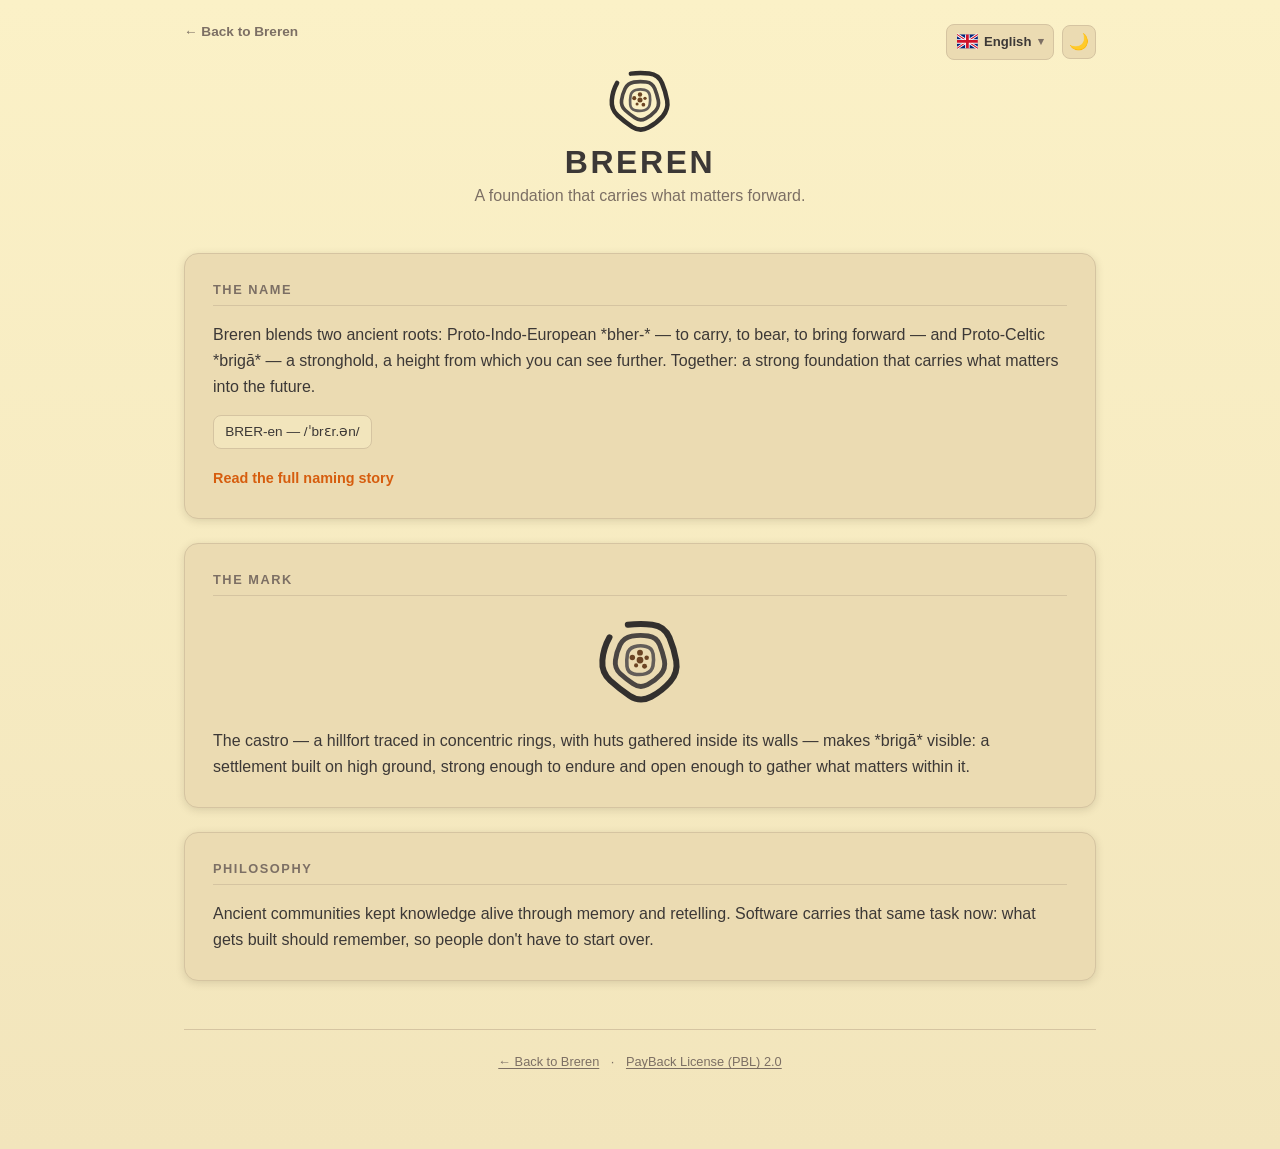
==== about/index.html @ 654175d2 "[A] add a dedicated About Breren page at /about feat: replace the toolbar info-button modal with a s" ====
<!doctype html>
<html lang="gl">
<head>
<meta charset="utf-8">
<meta name="viewport" content="width=device-width, initial-scale=1">
<title>About Breren</title>
<link rel="icon" type="image/svg+xml" href="../icons/breren-logo.svg">
<link rel="alternate icon" href="../icons/breren.ico">
<link rel="stylesheet" href="../common.css">
<style>
  .home-link {
    position: absolute;
    top: 1.5rem;
    left: 1.5rem;
    font: inherit;
    font-size: 0.85rem;
    font-weight: 600;
    color: var(--fg-muted);
    text-decoration: none;
  }
  .home-link:hover { color: var(--accent); }
  .card {
    background: var(--card-bg);
    border: 1px solid var(--card-border);
    border-radius: 14px;
    box-shadow: 0 2px 8px var(--shadow);
    padding: 1.75rem;
    margin-bottom: 1.5rem;
  }
  .card h2 {
    font-size: 0.8rem;
    text-transform: uppercase;
    letter-spacing: 0.12em;
    color: var(--fg-muted);
    margin: 0 0 1rem;
    padding-bottom: 0.5rem;
    border-bottom: 1px solid var(--card-border);
  }
  .card p {
    color: var(--fg);
    line-height: 1.6;
    margin: 0 0 1rem;
  }
  .card p:last-child { margin-bottom: 0; }
  .pronunciation {
    display: inline-block;
    font-size: 0.85rem;
    color: var(--fg-muted);
    background: var(--bg-alt);
    border: 1px solid var(--card-border);
    border-radius: 8px;
    padding: 0.3rem 0.7rem;
    margin: 0 0 1rem;
  }
  .more-link {
    color: var(--accent);
    text-decoration: none;
    font-weight: 600;
    font-size: 0.9rem;
  }
  .more-link:hover { text-decoration: underline; }
  .mark-lockup {
    display: block;
    width: 96px;
    height: 96px;
    margin: 0 auto 1.25rem;
  }
  .mark-lockup svg { display: block; width: 100%; height: 100%; }
</style>
</head>
<body>
<main>
  <a class="home-link" id="home-link" href="../"></a>
  <div class="toolbar">
    <div class="lang-picker">
      <button class="lang-trigger" id="lang-trigger" type="button" aria-haspopup="listbox" aria-expanded="false">
        <span class="flag" id="lang-trigger-flag"></span>
        <span id="lang-trigger-name"></span>
        <span class="chevron">▾</span>
      </button>
      <ul class="lang-menu" id="lang-menu" role="listbox" hidden></ul>
    </div>
    <button class="theme-btn" id="theme-toggle" type="button"></button>
  </div>
  <header>
    <div class="mark" id="logo-mark" role="button" tabindex="0" aria-label="Redraw logo" aria-disabled="false"></div>
    <h1 id="page-title">Breren</h1>
    <p class="tagline" id="page-tagline"></p>
  </header>

  <section class="card">
    <h2 id="name-head"></h2>
    <p id="name-body"></p>
    <p class="pronunciation">BRER-en — /ˈbrɛr.ən/</p>
    <p><a class="more-link" id="more-link" href="https://github.com/Ran-n/breren/blob/main/docs/naming.md" target="_blank" rel="noopener noreferrer"></a></p>
  </section>

  <section class="card">
    <h2 id="mark-head"></h2>
    <div class="mark-lockup" id="mark-lockup"></div>
    <p id="mark-body"></p>
  </section>

  <section class="card">
    <h2 id="philosophy-head"></h2>
    <p id="philosophy-body"></p>
  </section>

  <footer>
    <a id="home-link-2" href="../"></a>
    <span class="footer-sep">·</span>
    <a id="license-link" href="/licenses/pbl">PayBack License (PBL) 2.0</a>
  </footer>
</main>
<script src="../common.js"></script>
<script>
(function () {
  var STRINGS = {
    gl: {
      nameHead: 'O nome',
      markHead: 'A marca',
      markBody: 'O castro — un forte trazado en aneis concéntricos, coas cabanas reunidas dentro das súas murallas — fai visible *brigā*: un asentamento construído en alto, forte dabondo para perdurar e aberto dabondo para reunir o que importa dentro del.',
      philosophyHead: 'Filosofía',
      philosophyBody: 'As comunidades antigas mantiñan viva a sabedoría a través da memoria e do relato. O software carga agora esa mesma tarefa: o que se constrúe debe lembrar, para que a xente non teña que comezar de novo.'
    },
    en: {
      nameHead: 'The name',
      markHead: 'The mark',
      markBody: 'The castro — a hillfort traced in concentric rings, with huts gathered inside its walls — makes *brigā* visible: a settlement built on high ground, strong enough to endure and open enough to gather what matters within it.',
      philosophyHead: 'Philosophy',
      philosophyBody: "Ancient communities kept knowledge alive through memory and retelling. Software carries that same task now: what gets built should remember, so people don't have to start over."
    },
    eo: {
      nameHead: 'La nomo',
      markHead: 'La signo',
      markBody: 'La kastro — fortikaĵo desegnita per koncentraj ringoj, kun kabanoj kolektitaj interne de ĝiaj muroj — igas *brigā*n videbla: loĝejo konstruita sur alteco, sufiĉe forta por daŭri kaj sufiĉe malfermita por kolekti interne tion, kio gravas.',
      philosophyHead: 'Filozofio',
      philosophyBody: 'Antikvaj komunumoj konservis scion vivanta per memoro kaj rerakontado. Programaro nun portas la saman taskon: tio, kio estas konstruita, devas memori, por ke homoj ne devu rekomenci.'
    },
    es: {
      nameHead: 'El nombre',
      markHead: 'La marca',
      markBody: 'El castro — un fuerte trazado en anillos concéntricos, con las cabañas reunidas dentro de sus murallas — hace visible *brigā*: un asentamiento construido en alto, lo bastante fuerte para perdurar y lo bastante abierto para reunir lo que importa en su interior.',
      philosophyHead: 'Filosofía',
      philosophyBody: 'Las comunidades antiguas mantenían viva la sabiduría a través de la memoria y el relato. El software carga ahora esa misma tarea: lo que se construye debe recordar, para que las personas no tengan que empezar de nuevo.'
    },
    fr: {
      nameHead: 'Le nom',
      markHead: 'La marque',
      markBody: "Le castro — une forteresse tracée en anneaux concentriques, avec des huttes rassemblées derrière ses murailles — rend *brigā* visible : une implantation bâtie en hauteur, assez forte pour durer et assez ouverte pour rassembler ce qui compte en son sein.",
      philosophyHead: 'Philosophie',
      philosophyBody: "Les communautés anciennes gardaient le savoir vivant par la mémoire et le récit. Le logiciel porte aujourd'hui cette même tâche : ce qui est construit doit se souvenir, pour que les gens n'aient pas à tout recommencer."
    },
    pt: {
      nameHead: 'O nome',
      markHead: 'A marca',
      markBody: 'O castro — uma fortaleza traçada em anéis concêntricos, com cabanas reunidas dentro das suas muralhas — torna *brigā* visível: um povoado construído em altura, forte o bastante para perdurar e aberto o bastante para reunir o que importa no seu interior.',
      philosophyHead: 'Filosofia',
      philosophyBody: 'As comunidades antigas mantinham o conhecimento vivo através da memória e da narrativa. O software carrega agora essa mesma tarefa: o que é construído deve lembrar, para que as pessoas não precisem recomeçar.'
    },
    de: {
      nameHead: 'Der Name',
      markHead: 'Das Zeichen',
      markBody: 'Der Castro — eine in konzentrischen Ringen angelegte Wallburg mit Hütten innerhalb ihrer Mauern — macht *brigā* sichtbar: eine Siedlung auf einer Anhöhe, stark genug, um zu bestehen, und offen genug, um zu sammeln, was darin zählt.',
      philosophyHead: 'Philosophie',
      philosophyBody: 'Alte Gemeinschaften hielten Wissen durch Erinnerung und Weitererzählen lebendig. Software trägt heute dieselbe Aufgabe: Was gebaut wird, soll sich erinnern, damit Menschen nicht von vorn beginnen müssen.'
    },
    it: {
      nameHead: 'Il nome',
      markHead: 'Il marchio',
      markBody: "Il castro — una fortezza tracciata in anelli concentrici, con capanne raccolte entro le sue mura — rende visibile *brigā*: un insediamento costruito in altura, abbastanza forte da durare e abbastanza aperto da raccogliere ciò che conta al suo interno.",
      philosophyHead: 'Filosofia',
      philosophyBody: 'Le comunità antiche mantenevano viva la conoscenza attraverso la memoria e il racconto. Il software porta oggi lo stesso compito: ciò che si costruisce deve ricordare, perché le persone non debbano ricominciare da capo.'
    },
    ru: {
      nameHead: 'Название',
      markHead: 'Знак',
      markBody: 'Кастро — крепость, очерченная концентрическими кольцами, с хижинами, собранными внутри её стен, — делает *brigā* видимой: поселение, построенное на возвышенности, достаточно прочное, чтобы выстоять, и достаточно открытое, чтобы вместить в себе то, что важно.',
      philosophyHead: 'Философия',
      philosophyBody: 'Древние общины сохраняли знание живым через память и пересказ. Сегодня программное обеспечение несёт ту же задачу: то, что создаётся, должно помнить, чтобы людям не приходилось начинать заново.'
    },
    zh: {
      nameHead: '名字',
      markHead: '标志',
      markBody: '卡斯特罗(castro)——一座以同心环勾勒、内部聚居着房舍的山堡——让 *brigā* 变得可见:一处建于高地的聚落,坚固到足以长存,又开放到足以将重要之物汇聚其中。',
      philosophyHead: '理念',
      philosophyBody: '古代社群靠记忆与口述让知识长存。如今软件承担着同样的任务:被创造出来的东西应当记得,这样人们就不必从头再来。'
    },
    ja: {
      nameHead: '名前',
      markHead: '紋章',
      markBody: 'カストロ——同心円状の環で描かれ、城壁の内側に住居が集まる丘の砦——は *brigā* を目に見える形にしたものです。高台に築かれ、存続できるほど強く、大切なものを内に集められるほど開かれた集落です。',
      philosophyHead: '理念',
      philosophyBody: '古代の共同体は記憶と語り継ぎによって知識を生かし続けました。ソフトウェアは今、その同じ役割を担っています——作られたものは記憶するべきです。人々がゼロからやり直さずに済むように。'
    },
    ko: {
      nameHead: '이름',
      markHead: '상징',
      markBody: '카스트로(castro) — 동심원 모양으로 그려진 성채로, 성벽 안에 오두막들이 모여 있는 — 는 *brigā*를 눈에 보이게 만듭니다: 높은 곳에 세워져 지속될 만큼 튼튼하고, 중요한 것을 안에 모을 만큼 열려 있는 정착지입니다.',
      philosophyHead: '철학',
      philosophyBody: '고대 공동체는 기억과 구전을 통해 지식을 살아 있게 했습니다. 오늘날 소프트웨어가 그 같은 역할을 맡습니다: 만들어진 것은 기억해야 합니다, 사람들이 처음부터 다시 시작하지 않도록.'
    },
    ar: {
      nameHead: 'الاسم',
      markHead: 'الشعار',
      markBody: 'الكاسترو — حصن مرسوم في حلقات متحدة المركز، تتجمع الأكواخ داخل أسواره — يجعل *brigā* مرئية: مستوطنة بُنيت على مرتفع، قوية بما يكفي لتدوم، ومنفتحة بما يكفي لتجمع ما يهم بداخلها.',
      philosophyHead: 'الفلسفة',
      philosophyBody: 'حافظت المجتمعات القديمة على المعرفة حية عبر الذاكرة وإعادة السرد. تحمل البرمجيات اليوم المهمة ذاتها: ما يُبنى يجب أن يتذكر، حتى لا يضطر الناس إلى البدء من جديد.'
    },
    hi: {
      nameHead: 'नाम',
      markHead: 'चिह्न',
      markBody: 'कास्ट्रो — संकेंद्रित छल्लों में बना एक किला, जिसकी दीवारों के भीतर झोपड़ियाँ इकट्ठा हैं — *brigā* को दृश्य रूप देता है: ऊँचाई पर बना एक बसाव, इतना मज़बूत कि टिका रहे और इतना खुला कि जो महत्वपूर्ण है उसे अपने भीतर समेट सके।',
      philosophyHead: 'दर्शन',
      philosophyBody: 'प्राचीन समुदाय स्मृति और पुनः-कथन के ज़रिए ज्ञान को जीवित रखते थे। सॉफ़्टवेयर अब वही काम करता है: जो बनाया जाए उसे याद रखना चाहिए, ताकि लोगों को फिर से शुरुआत न करनी पड़े।'
    },
    bn: {
      nameHead: 'নাম',
      markHead: 'প্রতীক',
      markBody: 'কাস্ত্রো — কেন্দ্রীভূত বলয়ে আঁকা একটি দুর্গ, যার প্রাচীরের ভেতরে কুঁড়েঘরগুলো জড়ো হয়ে আছে — *brigā*-কে দৃশ্যমান করে তোলে: উঁচু জমিতে গড়া একটি বসতি, টিকে থাকার মতো শক্তিশালী এবং গুরুত্বপূর্ণ যা কিছু তার ভেতরে জড়ো করার মতো উন্মুক্ত।',
      philosophyHead: 'দর্শন',
      philosophyBody: 'প্রাচীন সম্প্রদায়গুলো স্মৃতি ও পুনর্কথনের মাধ্যমে জ্ঞানকে জীবন্ত রাখত। সফটওয়্যার এখন সেই একই কাজ বহন করে: যা তৈরি হয় তার মনে রাখা উচিত, যাতে মানুষকে আবার শুরু থেকে শুরু করতে না হয়।'
    },
    ur: {
      nameHead: 'نام',
      markHead: 'نشان',
      markBody: 'کاسترو — ایک قلعہ جو ہم مرکز حلقوں میں بنا ہے، جس کی دیواروں کے اندر جھونپڑیاں جمع ہیں — *brigā* کو نظر آنے کے قابل بناتا ہے: بلندی پر بنی ایک بستی، اتنی مضبوط کہ قائم رہے اور اتنی کھلی کہ اہم چیزوں کو اپنے اندر سمیٹ سکے۔',
      philosophyHead: 'فلسفہ',
      philosophyBody: 'قدیم برادریاں یادداشت اور دوبارہ بیان کے ذریعے علم کو زندہ رکھتی تھیں۔ سافٹ ویئر اب وہی کام سرانجام دیتا ہے: جو کچھ بنایا جائے اسے یاد رکھنا چاہیے، تاکہ لوگوں کو دوبارہ شروع نہ کرنا پڑے۔'
    },
    fa: {
      nameHead: 'نام',
      markHead: 'نشان',
      markBody: 'کاسترو — دژی ترسیم‌شده در حلقه‌های هم‌مرکز، با کلبه‌هایی که درون دیوارهایش گرد آمده‌اند — *brigā* را قابل‌مشاهده می‌کند: سکونتگاهی ساخته‌شده بر بلندا، به اندازه‌ای استوار که دوام بیاورد و به اندازه‌ای باز که آنچه اهمیت دارد را در خود گرد آورد.',
      philosophyHead: 'فلسفه',
      philosophyBody: 'جوامع باستانی دانش را از طریق حافظه و بازگویی زنده نگه می‌داشتند. نرم‌افزار امروز همان وظیفه را بر عهده دارد: آنچه ساخته می‌شود باید به یاد بیاورد، تا مردم مجبور نباشند از نو آغاز کنند.'
    },
    tr: {
      nameHead: 'İsim',
      markHead: 'Simge',
      markBody: "Castro — iç içe halkalar hâlinde çizilmiş, surlarının içinde kulübelerin toplandığı bir kale — *brigā*'yı görünür kılar: yükseklikte kurulmuş, dayanacak kadar güçlü ve içindeki önemli şeyleri toplayacak kadar açık bir yerleşim.",
      philosophyHead: 'Felsefe',
      philosophyBody: 'Eski topluluklar bilgiyi hafıza ve yeniden anlatım yoluyla canlı tutardı. Yazılım artık aynı görevi taşıyor: inşa edilen şey hatırlamalı, böylece insanların baştan başlamasına gerek kalmaz.'
    },
    vi: {
      nameHead: 'Tên gọi',
      markHead: 'Biểu tượng',
      markBody: 'Castro — một pháo đài được vẽ thành các vòng đồng tâm, với những túp lều tụ họp bên trong tường thành — làm cho *brigā* trở nên hữu hình: một khu định cư xây trên cao, đủ vững chắc để tồn tại và đủ rộng mở để quy tụ những điều quan trọng bên trong nó.',
      philosophyHead: 'Triết lý',
      philosophyBody: 'Các cộng đồng cổ xưa giữ cho tri thức sống động qua ký ức và lời kể. Phần mềm ngày nay mang cùng nhiệm vụ đó: những gì được xây dựng nên phải ghi nhớ, để con người không phải bắt đầu lại từ đầu.'
    },
    id: {
      nameHead: 'Nama',
      markHead: 'Lambang',
      markBody: 'Castro — benteng yang digambar dalam cincin konsentris, dengan gubuk-gubuk berkumpul di dalam temboknya — membuat *brigā* menjadi nyata: sebuah permukiman yang dibangun di dataran tinggi, cukup kuat untuk bertahan dan cukup terbuka untuk mengumpulkan hal-hal penting di dalamnya.',
      philosophyHead: 'Filosofi',
      philosophyBody: 'Komunitas kuno menjaga pengetahuan tetap hidup melalui ingatan dan penceritaan kembali. Perangkat lunak kini membawa tugas yang sama: apa yang dibangun harus mengingat, agar orang tidak perlu memulai dari awal lagi.'
    },
    th: {
      nameHead: 'ชื่อ',
      markHead: 'สัญลักษณ์',
      markBody: 'คาสโตร — ป้อมปราการที่ลากเป็นวงแหวนซ้อนกัน มีกระท่อมรวมกันอยู่ภายในกำแพง — ทำให้ *brigā* มองเห็นได้: ถิ่นฐานที่สร้างบนที่สูง แข็งแกร่งพอจะยืนยงและเปิดกว้างพอจะรวบรวมสิ่งสำคัญไว้ภายใน',
      philosophyHead: 'ปรัชญา',
      philosophyBody: 'ชุมชนโบราณรักษาความรู้ให้มีชีวิตผ่านความทรงจำและการเล่าขาน วันนี้ซอฟต์แวร์แบกรับหน้าที่เดียวกันนั้น สิ่งที่ถูกสร้างขึ้นควรจดจำไว้ เพื่อที่ผู้คนจะไม่ต้องเริ่มต้นใหม่'
    },
    sw: {
      nameHead: 'Jina',
      markHead: 'Alama',
      markBody: 'Castro — ngome iliyochorwa kwa miduara inayozunguka kituo kimoja, yenye vibanda vilivyokusanyika ndani ya kuta zake — inafanya *brigā* ionekane: makazi yaliyojengwa juu ya kilele, imara vya kutosha kudumu na wazi vya kutosha kukusanya yaliyo muhimu ndani yake.',
      philosophyHead: 'Falsafa',
      philosophyBody: 'Jamii za kale zilihifadhi maarifa hai kupitia kumbukumbu na usimuliaji. Programu sasa inabeba jukumu hilo hilo: kile kinachojengwa kinapaswa kukumbuka, ili watu wasilazimike kuanza upya.'
    },
    te: {
      nameHead: 'పేరు',
      markHead: 'చిహ్నం',
      markBody: 'కాస్ట్రో — కేంద్రీకృత వలయాలలో గీయబడిన కోట, దాని గోడల లోపల గుడిసెలు సమావేశమై ఉంటాయి — *brigā*ను కనిపించేలా చేస్తుంది: ఎత్తైన ప్రదేశంలో నిర్మించిన ఒక నివాసం, నిలదొక్కుకునేంత బలంగా మరియు ముఖ్యమైనవాటిని తనలో సమకూర్చుకునేంత తెరిచి ఉంటుంది.',
      philosophyHead: 'తత్వం',
      philosophyBody: 'పురాతన సమాజాలు జ్ఞాపకం మరియు తిరిగి చెప్పడం ద్వారా జ్ఞానాన్ని సజీవంగా ఉంచేవి. సాఫ్ట్‌వేర్ ఇప్పుడు అదే పనిని మోస్తుంది: నిర్మించినది గుర్తుంచుకోవాలి, తద్వారా ప్రజలు మళ్లీ మొదటి నుండి ప్రారంభించాల్సిన అవసరం లేకుండా.'
    },
    ta: {
      nameHead: 'பெயர்',
      markHead: 'சின்னம்',
      markBody: 'காஸ்ட்ரோ — செறிவான வளையங்களில் வரையப்பட்ட ஒரு கோட்டை, அதன் சுவர்களுக்குள் குடிசைகள் ஒன்றுகூடியிருக்கும் — *brigā*வை காணக்கூடியதாக ஆக்குகிறது: உயரமான இடத்தில் கட்டப்பட்ட ஒரு குடியேற்றம், நீடிக்கும் அளவுக்கு வலிமையானது மற்றும் முக்கியமானவற்றை தனக்குள் சேகரிக்கும் அளவுக்கு திறந்தது.',
      philosophyHead: 'தத்துவம்',
      philosophyBody: 'பண்டைய சமூகங்கள் நினைவு மற்றும் மறுசொல்லல் மூலம் அறிவை உயிருடன் வைத்திருந்தன. மென்பொருள் இப்போது அதே பணியை சுமக்கிறது: கட்டப்படுவது நினைவில் கொள்ள வேண்டும், மக்கள் மீண்டும் தொடங்க வேண்டியதில்லாதவாறு.'
    },
    pa: {
      nameHead: 'ਨਾਮ',
      markHead: 'ਨਿਸ਼ਾਨ',
      markBody: "ਕਾਸਤਰੋ — ਕੇਂਦਰਿਤ ਰਿੰਗਾਂ ਵਿੱਚ ਬਣਿਆ ਇੱਕ ਕਿਲ੍ਹਾ, ਜਿਸ ਦੀਆਂ ਦੀਵਾਰਾਂ ਅੰਦਰ ਝੌਂਪੜੀਆਂ ਇਕੱਠੀਆਂ ਹੁੰਦੀਆਂ ਹਨ — *brigā* ਨੂੰ ਦਿਖਾਈ ਦੇਣ ਯੋਗ ਬਣਾਉਂਦਾ ਹੈ: ਉਚਾਈ 'ਤੇ ਬਣੀ ਇੱਕ ਬਸਤੀ, ਟਿਕੇ ਰਹਿਣ ਜੋਗੀ ਮਜ਼ਬੂਤ ਅਤੇ ਜ਼ਰੂਰੀ ਚੀਜ਼ਾਂ ਨੂੰ ਆਪਣੇ ਅੰਦਰ ਇਕੱਠਾ ਕਰਨ ਜੋਗੀ ਖੁੱਲ੍ਹੀ।",
      philosophyHead: 'ਦਰਸ਼ਨ',
      philosophyBody: 'ਪ੍ਰਾਚੀਨ ਭਾਈਚਾਰੇ ਯਾਦ ਅਤੇ ਮੁੜ-ਕਥਨ ਰਾਹੀਂ ਗਿਆਨ ਨੂੰ ਜ਼ਿੰਦਾ ਰੱਖਦੇ ਸਨ। ਸਾਫਟਵੇਅਰ ਹੁਣ ਉਹੀ ਕੰਮ ਚੁੱਕਦਾ ਹੈ: ਜੋ ਬਣਾਇਆ ਜਾਂਦਾ ਹੈ ਉਸਨੂੰ ਯਾਦ ਰੱਖਣਾ ਚਾਹੀਦਾ ਹੈ, ਤਾਂ ਜੋ ਲੋਕਾਂ ਨੂੰ ਦੁਬਾਰਾ ਸ਼ੁਰੂ ਨਾ ਕਰਨਾ ਪਵੇ।'
    }
  };

  var currentLang;

  function t(key, vars) {
    var dict = STRINGS[currentLang] || STRINGS.gl;
    var common = BrerenCommon.COMMON_STRINGS[currentLang] || BrerenCommon.COMMON_STRINGS.gl;
    var str = dict[key] || common[key] || STRINGS.gl[key] || BrerenCommon.COMMON_STRINGS.gl[key] || key;
    if (vars) {
      Object.keys(vars).forEach(function (k) {
        str = str.replace('{' + k + '}', vars[k]);
      });
    }
    return str;
  }

  function selectLang(code) {
    currentLang = code;
    localStorage.setItem('breren-lang', code);
    document.documentElement.lang = code;
    BrerenCommon.applyDirection(code);
    applyTexts();
  }

  function applyTexts() {
    document.title = t('aboutTitle');
    document.getElementById('page-tagline').textContent = t('tagline');
    document.getElementById('home-link').textContent = t('backToHome');
    document.getElementById('home-link-2').textContent = t('backToHome');
    document.getElementById('name-head').textContent = t('nameHead');
    document.getElementById('name-body').textContent = t('aboutOrigin');
    document.getElementById('more-link').textContent = t('aboutMore');
    document.getElementById('mark-head').textContent = t('markHead');
    document.getElementById('mark-body').textContent = t('markBody');
    document.getElementById('philosophy-head').textContent = t('philosophyHead');
    document.getElementById('philosophy-body').textContent = t('philosophyBody');
  }

  BrerenCommon.applyIncomingPreset();
  currentLang = BrerenCommon.detectLang();

  BrerenCommon.setupLangPicker(function () { return currentLang; }, selectLang);
  BrerenCommon.setupThemeToggle(t);
  setupLogoMark();
  BrerenCommon.applyTheme(BrerenCommon.effectiveTheme(), t);
  BrerenCommon.applyDirection(currentLang);
  applyTexts();

  // ---- logo mark ----------------------------------------------------
  // Static (non-interactive replay) lockup for the card header, plus the
  // interactive header mark that matches index.html's redraw-on-click.

  function setupLogoMark() {
    var mark = document.getElementById('logo-mark');
    var lockup = document.getElementById('mark-lockup');
    var busy = false;

    fetch('../icons/breren-logo-animated.svg', { cache: 'no-store' })
      .then(function (r) { return r.text(); })
      .then(function (svgText) {
        mark.innerHTML = svgText;
        mark.addEventListener('click', replay);
        mark.addEventListener('keydown', function (e) {
          if (e.key === 'Enter' || e.key === ' ') {
            e.preventDefault();
            replay();
          }
        });
      })
      .catch(function () {}); // decorative; page works without it

    fetch('../icons/breren-logo.svg', { cache: 'no-store' })
      .then(function (r) { return r.text(); })
      .then(function (svgText) { lockup.innerHTML = svgText; })
      .catch(function () {});

    function replay() {
      if (busy) return;
      var animated = mark.querySelectorAll('.rampart, .hut');
      if (animated.length === 0) return;
      if (window.matchMedia('(prefers-reduced-motion: reduce)').matches) return;

      busy = true;
      mark.setAttribute('aria-disabled', 'true');
      var remaining = animated.length;

      Array.prototype.forEach.call(animated, function (el) { el.style.animation = 'none'; });
      void mark.offsetWidth; // force reflow so the animation restarts
      Array.prototype.forEach.call(animated, function (el) {
        el.style.animation = '';
        el.addEventListener('animationend', onEnd);
      });

      function onEnd(e) {
        e.currentTarget.removeEventListener('animationend', onEnd);
        remaining--;
        if (remaining === 0) {
          busy = false;
          mark.setAttribute('aria-disabled', 'false');
        }
      }
    }
  }
})();
</script>
</body>
</html>
---- common.css ----
/*
 * Shared look for every full page on breren.com (index.html, about/index.html,
 * ...): the Gruvbox palette, page shell, and toolbar (language picker + theme
 * toggle). Page-specific content (tile grid, about cards, ...) stays in each
 * page's own <style> block.
 */

/* Gruvbox palette: https://github.com/morhetz/gruvbox */
:root {
  color-scheme: light dark;
}
:root, :root[data-theme="light"] {
  --bg: #fbf1c7;        /* gruvbox light bg0 */
  --bg-alt: #f2e5bc;    /* gruvbox light bg0_s */
  --fg: #3c3836;        /* gruvbox light fg1 */
  --fg-muted: #7c6f64;  /* gruvbox light fg4 */
  --card-bg: #ebdbb2;   /* gruvbox light bg1 */
  --card-border: #d5c4a1; /* gruvbox light bg2 */
  --accent: #d65d0e;    /* gruvbox light orange */
  --shadow: rgba(60, 45, 20, 0.15);
}
@media (prefers-color-scheme: dark) {
  :root {
    --bg: #282828;        /* gruvbox dark bg0 */
    --bg-alt: #1d2021;    /* gruvbox dark bg0_h */
    --fg: #ebdbb2;        /* gruvbox dark fg1 */
    --fg-muted: #a89984;  /* gruvbox dark fg4 */
    --card-bg: #3c3836;   /* gruvbox dark bg1 */
    --card-border: #504945; /* gruvbox dark bg2 */
    --accent: #fe8019;    /* gruvbox dark bright orange */
    --shadow: rgba(0, 0, 0, 0.45);
  }
}
:root[data-theme="dark"] {
  --bg: #282828; --bg-alt: #1d2021; --fg: #ebdbb2; --fg-muted: #a89984;
  --card-bg: #3c3836; --card-border: #504945; --accent: #fe8019;
  --shadow: rgba(0, 0, 0, 0.45);
}

* { box-sizing: border-box; }
html, body {
  margin: 0; padding: 0; min-height: 100%;
  background: linear-gradient(180deg, var(--bg) 0%, var(--bg-alt) 100%);
  color: var(--fg);
  font-family: -apple-system, "Segoe UI", Roboto, Helvetica, Arial, sans-serif;
}
main {
  max-width: 960px;
  margin: 0 auto;
  padding: 4rem 1.5rem 5rem;
  position: relative;
}
.toolbar {
  position: absolute;
  top: 1.5rem;
  right: 1.5rem;
  display: flex;
  align-items: center;
  gap: 0.5rem;
}

/* Language picker */
.lang-picker {
  position: relative;
}
.lang-trigger {
  display: flex;
  align-items: center;
  gap: 0.4rem;
  font: inherit;
  cursor: pointer;
  border: 1px solid var(--card-border);
  border-radius: 8px;
  background: var(--card-bg);
  color: var(--fg);
  padding: 0.4rem 0.6rem;
  font-size: 0.82rem;
  font-weight: 600;
}
.lang-trigger:hover { border-color: var(--accent); }
.lang-trigger .chevron {
  color: var(--fg-muted);
  font-size: 0.7rem;
}
.lang-menu {
  position: absolute;
  top: calc(100% + 0.4rem);
  right: 0;
  margin: 0;
  padding: 0.35rem;
  list-style: none;
  width: 15rem;
  max-height: 20rem;
  overflow-y: auto;
  background: var(--card-bg);
  border: 1px solid var(--card-border);
  border-radius: 10px;
  box-shadow: 0 8px 24px var(--shadow);
  z-index: 20;
}
.lang-menu[hidden] { display: none; }
.lang-option {
  display: flex;
  align-items: center;
  gap: 0.55rem;
  width: 100%;
  font: inherit;
  text-align: left;
  cursor: pointer;
  border: none;
  border-radius: 6px;
  background: transparent;
  color: var(--fg);
  padding: 0.45rem 0.55rem;
  font-size: 0.86rem;
}
.lang-option:hover,
.lang-option:focus-visible {
  background: color-mix(in srgb, var(--accent) 18%, transparent);
  outline: none;
}
.lang-option[aria-selected="true"] {
  font-weight: 700;
  color: var(--accent);
}
.flag {
  flex: none;
  display: inline-flex;
  width: 1.3rem;
  height: 1.3rem;
  line-height: 1.3rem;
  font-size: 1.1rem;
}
.flag svg { width: 100%; height: 100%; border-radius: 2px; }

.theme-btn {
  font: inherit;
  cursor: pointer;
  border: 1px solid var(--card-border);
  border-radius: 8px;
  background: var(--card-bg);
  color: var(--fg-muted);
  width: 2.1rem;
  height: 2.1rem;
  display: flex;
  align-items: center;
  justify-content: center;
  font-size: 1rem;
}
.theme-btn:hover { border-color: var(--accent); }

header {
  text-align: center;
  margin-bottom: 3rem;
}
.mark {
  display: block;
  width: 72px;
  height: 72px;
  margin: 0 auto 0.5rem;
  cursor: pointer;
}
.mark svg { display: block; width: 100%; height: 100%; }
.mark:focus-visible { outline: 2px solid var(--accent); outline-offset: 4px; }
h1 {
  font-size: 2rem;
  letter-spacing: 0.08em;
  text-transform: uppercase;
  margin: 0 0 0.4rem;
  font-weight: 700;
}
.tagline {
  color: var(--fg-muted);
  font-size: 1rem;
  margin: 0;
}
footer {
  margin-top: 3rem;
  padding-top: 1.5rem;
  border-top: 1px solid var(--card-border);
  text-align: center;
  font-size: 0.8rem;
  color: var(--fg-muted);
}
footer a {
  color: var(--fg-muted);
  text-decoration: underline;
  text-underline-offset: 2px;
}
footer a:hover { color: var(--accent); }
footer .footer-sep {
  margin: 0 0.5rem;
}
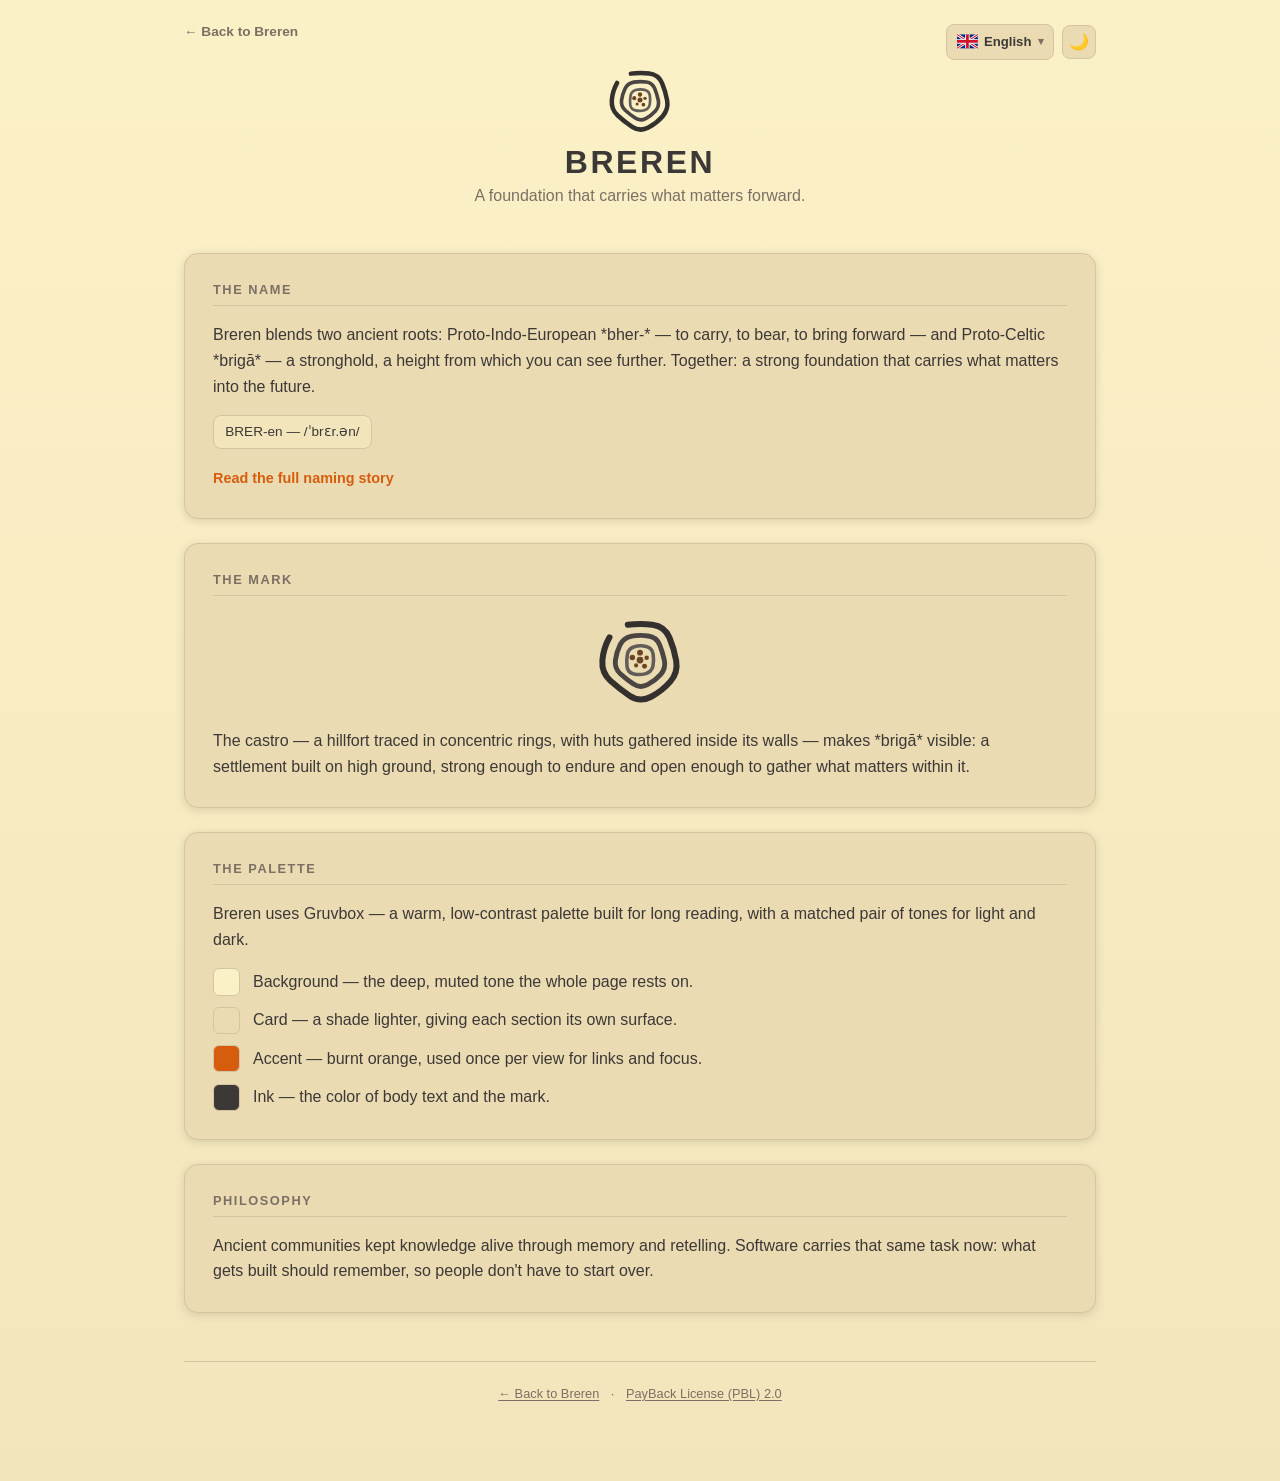
==== commit 656fad75: "[A] add a Palette section to the About page feat: show the Gruvbox background/card/accent/ink swatch" ====
--- a/about/index.html
+++ b/about/index.html
@@ -66,6 +66,28 @@
     margin: 0 auto 1.25rem;
   }
   .mark-lockup svg { display: block; width: 100%; height: 100%; }
+  .swatch-list {
+    display: flex;
+    flex-direction: column;
+    gap: 0.7rem;
+  }
+  .swatch {
+    display: flex;
+    align-items: center;
+    gap: 0.8rem;
+  }
+  .swatch-chip {
+    flex: none;
+    width: 1.7rem;
+    height: 1.7rem;
+    border-radius: 6px;
+    border: 1px solid var(--card-border);
+  }
+  .swatch p {
+    margin: 0;
+    color: var(--fg);
+    line-height: 1.5;
+  }
 </style>
 </head>
 <body>
@@ -102,6 +124,17 @@
   </section>
 
   <section class="card">
+    <h2 id="palette-head"></h2>
+    <p id="palette-body"></p>
+    <div class="swatch-list">
+      <div class="swatch"><span class="swatch-chip" style="background: var(--bg);"></span><p id="swatch-bg"></p></div>
+      <div class="swatch"><span class="swatch-chip" style="background: var(--card-bg);"></span><p id="swatch-card"></p></div>
+      <div class="swatch"><span class="swatch-chip" style="background: var(--accent);"></span><p id="swatch-accent"></p></div>
+      <div class="swatch"><span class="swatch-chip" style="background: var(--fg);"></span><p id="swatch-ink"></p></div>
+    </div>
+  </section>
+
+  <section class="card">
     <h2 id="philosophy-head"></h2>
     <p id="philosophy-body"></p>
   </section>
@@ -121,175 +154,325 @@
       markHead: 'A marca',
       markBody: 'O castro — un forte trazado en aneis concéntricos, coas cabanas reunidas dentro das súas murallas — fai visible *brigā*: un asentamento construído en alto, forte dabondo para perdurar e aberto dabondo para reunir o que importa dentro del.',
       philosophyHead: 'Filosofía',
-      philosophyBody: 'As comunidades antigas mantiñan viva a sabedoría a través da memoria e do relato. O software carga agora esa mesma tarefa: o que se constrúe debe lembrar, para que a xente non teña que comezar de novo.'
+      philosophyBody: 'As comunidades antigas mantiñan viva a sabedoría a través da memoria e do relato. O software carga agora esa mesma tarefa: o que se constrúe debe lembrar, para que a xente non teña que comezar de novo.',
+      paletteHead: 'A paleta',
+      paletteBody: 'Breren usa Gruvbox — unha paleta cálida e de baixo contraste pensada para lecturas longas, cun par de tons equivalente para claro e escuro.',
+      swatchBg: 'Fondo — o ton profundo e apagado sobre o que descansa toda a páxina.',
+      swatchCard: 'Tarxeta — un ton máis claro, que lle dá a cada sección a súa propia superficie.',
+      swatchAccent: 'Acento — laranxa queimado, usado unha vez por vista para as ligazóns e o foco.',
+      swatchInk: 'Tinta — a cor do texto e da marca.'
     },
     en: {
       nameHead: 'The name',
       markHead: 'The mark',
       markBody: 'The castro — a hillfort traced in concentric rings, with huts gathered inside its walls — makes *brigā* visible: a settlement built on high ground, strong enough to endure and open enough to gather what matters within it.',
       philosophyHead: 'Philosophy',
-      philosophyBody: "Ancient communities kept knowledge alive through memory and retelling. Software carries that same task now: what gets built should remember, so people don't have to start over."
+      philosophyBody: "Ancient communities kept knowledge alive through memory and retelling. Software carries that same task now: what gets built should remember, so people don't have to start over.",
+      paletteHead: 'The palette',
+      paletteBody: 'Breren uses Gruvbox — a warm, low-contrast palette built for long reading, with a matched pair of tones for light and dark.',
+      swatchBg: 'Background — the deep, muted tone the whole page rests on.',
+      swatchCard: 'Card — a shade lighter, giving each section its own surface.',
+      swatchAccent: 'Accent — burnt orange, used once per view for links and focus.',
+      swatchInk: 'Ink — the color of body text and the mark.'
     },
     eo: {
       nameHead: 'La nomo',
       markHead: 'La signo',
       markBody: 'La kastro — fortikaĵo desegnita per koncentraj ringoj, kun kabanoj kolektitaj interne de ĝiaj muroj — igas *brigā*n videbla: loĝejo konstruita sur alteco, sufiĉe forta por daŭri kaj sufiĉe malfermita por kolekti interne tion, kio gravas.',
       philosophyHead: 'Filozofio',
-      philosophyBody: 'Antikvaj komunumoj konservis scion vivanta per memoro kaj rerakontado. Programaro nun portas la saman taskon: tio, kio estas konstruita, devas memori, por ke homoj ne devu rekomenci.'
+      philosophyBody: 'Antikvaj komunumoj konservis scion vivanta per memoro kaj rerakontado. Programaro nun portas la saman taskon: tio, kio estas konstruita, devas memori, por ke homoj ne devu rekomenci.',
+      paletteHead: 'La paletro',
+      paletteBody: 'Breren uzas Gruvbox — varman, malaltkontrastan paletron konstruitan por longa legado, kun kongrua paro da tonoj por hela kaj malluma reĝimoj.',
+      swatchBg: 'Fono — la profunda, malbrila tono sur kiu ripozas la tuta paĝo.',
+      swatchCard: 'Karto — iom pli hela tono, donanta al ĉiu sekcio sian propran surfacon.',
+      swatchAccent: 'Akcento — bruligita oranĝo, uzata unufoje per vido por ligiloj kaj fokuso.',
+      swatchInk: 'Inko — la koloro de la teksto kaj de la signo.'
     },
     es: {
       nameHead: 'El nombre',
       markHead: 'La marca',
       markBody: 'El castro — un fuerte trazado en anillos concéntricos, con las cabañas reunidas dentro de sus murallas — hace visible *brigā*: un asentamiento construido en alto, lo bastante fuerte para perdurar y lo bastante abierto para reunir lo que importa en su interior.',
       philosophyHead: 'Filosofía',
-      philosophyBody: 'Las comunidades antiguas mantenían viva la sabiduría a través de la memoria y el relato. El software carga ahora esa misma tarea: lo que se construye debe recordar, para que las personas no tengan que empezar de nuevo.'
+      philosophyBody: 'Las comunidades antiguas mantenían viva la sabiduría a través de la memoria y el relato. El software carga ahora esa misma tarea: lo que se construye debe recordar, para que las personas no tengan que empezar de nuevo.',
+      paletteHead: 'La paleta',
+      paletteBody: 'Breren usa Gruvbox — una paleta cálida y de bajo contraste pensada para lecturas largas, con un par de tonos equivalente para claro y oscuro.',
+      swatchBg: 'Fondo — el tono profundo y apagado sobre el que descansa toda la página.',
+      swatchCard: 'Tarjeta — un tono más claro, que le da a cada sección su propia superficie.',
+      swatchAccent: 'Acento — naranja quemado, usado una vez por vista para los enlaces y el foco.',
+      swatchInk: 'Tinta — el color del texto y de la marca.'
     },
     fr: {
       nameHead: 'Le nom',
       markHead: 'La marque',
       markBody: "Le castro — une forteresse tracée en anneaux concentriques, avec des huttes rassemblées derrière ses murailles — rend *brigā* visible : une implantation bâtie en hauteur, assez forte pour durer et assez ouverte pour rassembler ce qui compte en son sein.",
       philosophyHead: 'Philosophie',
-      philosophyBody: "Les communautés anciennes gardaient le savoir vivant par la mémoire et le récit. Le logiciel porte aujourd'hui cette même tâche : ce qui est construit doit se souvenir, pour que les gens n'aient pas à tout recommencer."
+      philosophyBody: "Les communautés anciennes gardaient le savoir vivant par la mémoire et le récit. Le logiciel porte aujourd'hui cette même tâche : ce qui est construit doit se souvenir, pour que les gens n'aient pas à tout recommencer.",
+      paletteHead: 'La palette',
+      paletteBody: 'Breren utilise Gruvbox — une palette chaude et à faible contraste conçue pour la lecture longue, avec une paire de teintes équivalente pour le clair et le sombre.',
+      swatchBg: 'Fond — la teinte profonde et sourde sur laquelle repose toute la page.',
+      swatchCard: 'Carte — une teinte plus claire, qui donne à chaque section sa propre surface.',
+      swatchAccent: 'Accent — orange brûlé, utilisé une fois par vue pour les liens et le focus.',
+      swatchInk: 'Encre — la couleur du texte et de la marque.'
     },
     pt: {
       nameHead: 'O nome',
       markHead: 'A marca',
       markBody: 'O castro — uma fortaleza traçada em anéis concêntricos, com cabanas reunidas dentro das suas muralhas — torna *brigā* visível: um povoado construído em altura, forte o bastante para perdurar e aberto o bastante para reunir o que importa no seu interior.',
       philosophyHead: 'Filosofia',
-      philosophyBody: 'As comunidades antigas mantinham o conhecimento vivo através da memória e da narrativa. O software carrega agora essa mesma tarefa: o que é construído deve lembrar, para que as pessoas não precisem recomeçar.'
+      philosophyBody: 'As comunidades antigas mantinham o conhecimento vivo através da memória e da narrativa. O software carrega agora essa mesma tarefa: o que é construído deve lembrar, para que as pessoas não precisem recomeçar.',
+      paletteHead: 'A paleta',
+      paletteBody: 'A Breren usa Gruvbox — uma paleta quente e de baixo contraste pensada para leituras longas, com um par de tons equivalente para claro e escuro.',
+      swatchBg: 'Fundo — o tom profundo e suave sobre o qual repousa toda a página.',
+      swatchCard: 'Cartão — um tom mais claro, que dá a cada secção a sua própria superfície.',
+      swatchAccent: 'Destaque — laranja queimado, usado uma vez por vista para os links e o foco.',
+      swatchInk: 'Tinta — a cor do texto e da marca.'
     },
     de: {
       nameHead: 'Der Name',
       markHead: 'Das Zeichen',
       markBody: 'Der Castro — eine in konzentrischen Ringen angelegte Wallburg mit Hütten innerhalb ihrer Mauern — macht *brigā* sichtbar: eine Siedlung auf einer Anhöhe, stark genug, um zu bestehen, und offen genug, um zu sammeln, was darin zählt.',
       philosophyHead: 'Philosophie',
-      philosophyBody: 'Alte Gemeinschaften hielten Wissen durch Erinnerung und Weitererzählen lebendig. Software trägt heute dieselbe Aufgabe: Was gebaut wird, soll sich erinnern, damit Menschen nicht von vorn beginnen müssen.'
+      philosophyBody: 'Alte Gemeinschaften hielten Wissen durch Erinnerung und Weitererzählen lebendig. Software trägt heute dieselbe Aufgabe: Was gebaut wird, soll sich erinnern, damit Menschen nicht von vorn beginnen müssen.',
+      paletteHead: 'Die Palette',
+      paletteBody: 'Breren verwendet Gruvbox — eine warme, kontrastarme Palette für langes Lesen, mit einem passenden Tonpaar für Hell und Dunkel.',
+      swatchBg: 'Hintergrund — der tiefe, gedämpfte Ton, auf dem die ganze Seite ruht.',
+      swatchCard: 'Karte — ein hellerer Ton, der jedem Abschnitt seine eigene Fläche gibt.',
+      swatchAccent: 'Akzent — gebranntes Orange, einmal pro Ansicht für Links und Fokus verwendet.',
+      swatchInk: 'Tinte — die Farbe von Text und Zeichen.'
     },
     it: {
       nameHead: 'Il nome',
       markHead: 'Il marchio',
       markBody: "Il castro — una fortezza tracciata in anelli concentrici, con capanne raccolte entro le sue mura — rende visibile *brigā*: un insediamento costruito in altura, abbastanza forte da durare e abbastanza aperto da raccogliere ciò che conta al suo interno.",
       philosophyHead: 'Filosofia',
-      philosophyBody: 'Le comunità antiche mantenevano viva la conoscenza attraverso la memoria e il racconto. Il software porta oggi lo stesso compito: ciò che si costruisce deve ricordare, perché le persone non debbano ricominciare da capo.'
+      philosophyBody: 'Le comunità antiche mantenevano viva la conoscenza attraverso la memoria e il racconto. Il software porta oggi lo stesso compito: ciò che si costruisce deve ricordare, perché le persone non debbano ricominciare da capo.',
+      paletteHead: 'La palette',
+      paletteBody: 'Breren usa Gruvbox — una palette calda e a basso contrasto pensata per letture lunghe, con una coppia di toni equivalente per chiaro e scuro.',
+      swatchBg: "Sfondo — il tono profondo e smorzato su cui poggia l'intera pagina.",
+      swatchCard: 'Scheda — un tono più chiaro, che dà a ogni sezione la propria superficie.',
+      swatchAccent: 'Accento — arancio bruciato, usato una volta per vista per i link e il focus.',
+      swatchInk: 'Inchiostro — il colore del testo e del marchio.'
     },
     ru: {
       nameHead: 'Название',
       markHead: 'Знак',
       markBody: 'Кастро — крепость, очерченная концентрическими кольцами, с хижинами, собранными внутри её стен, — делает *brigā* видимой: поселение, построенное на возвышенности, достаточно прочное, чтобы выстоять, и достаточно открытое, чтобы вместить в себе то, что важно.',
       philosophyHead: 'Философия',
-      philosophyBody: 'Древние общины сохраняли знание живым через память и пересказ. Сегодня программное обеспечение несёт ту же задачу: то, что создаётся, должно помнить, чтобы людям не приходилось начинать заново.'
+      philosophyBody: 'Древние общины сохраняли знание живым через память и пересказ. Сегодня программное обеспечение несёт ту же задачу: то, что создаётся, должно помнить, чтобы людям не приходилось начинать заново.',
+      paletteHead: 'Палитра',
+      paletteBody: 'Breren использует Gruvbox — тёплую палитру с низким контрастом, созданную для долгого чтения, с согласованной парой оттенков для светлой и тёмной темы.',
+      swatchBg: 'Фон — глубокий, приглушённый тон, на котором держится вся страница.',
+      swatchCard: 'Карточка — тон светлее, дающий каждому разделу свою поверхность.',
+      swatchAccent: 'Акцент — жжёный оранжевый, используется один раз на экран для ссылок и фокуса.',
+      swatchInk: 'Чернила — цвет текста и знака.'
     },
     zh: {
       nameHead: '名字',
       markHead: '标志',
       markBody: '卡斯特罗(castro)——一座以同心环勾勒、内部聚居着房舍的山堡——让 *brigā* 变得可见:一处建于高地的聚落,坚固到足以长存,又开放到足以将重要之物汇聚其中。',
       philosophyHead: '理念',
-      philosophyBody: '古代社群靠记忆与口述让知识长存。如今软件承担着同样的任务:被创造出来的东西应当记得,这样人们就不必从头再来。'
+      philosophyBody: '古代社群靠记忆与口述让知识长存。如今软件承担着同样的任务:被创造出来的东西应当记得,这样人们就不必从头再来。',
+      paletteHead: '配色',
+      paletteBody: 'Breren 使用 Gruvbox——一套为长时间阅读设计的暖色调低对比度配色方案,浅色与深色各有一套对应的色调。',
+      swatchBg: '背景——整个页面所依托的深沉柔和色调。',
+      swatchCard: '卡片——较浅的色调,让每个区块拥有自己的表面。',
+      swatchAccent: '强调色——烧橙色,每个页面仅用于链接与焦点状态。',
+      swatchInk: '墨色——文字与标志的颜色。'
     },
     ja: {
       nameHead: '名前',
       markHead: '紋章',
       markBody: 'カストロ——同心円状の環で描かれ、城壁の内側に住居が集まる丘の砦——は *brigā* を目に見える形にしたものです。高台に築かれ、存続できるほど強く、大切なものを内に集められるほど開かれた集落です。',
       philosophyHead: '理念',
-      philosophyBody: '古代の共同体は記憶と語り継ぎによって知識を生かし続けました。ソフトウェアは今、その同じ役割を担っています——作られたものは記憶するべきです。人々がゼロからやり直さずに済むように。'
+      philosophyBody: '古代の共同体は記憶と語り継ぎによって知識を生かし続けました。ソフトウェアは今、その同じ役割を担っています——作られたものは記憶するべきです。人々がゼロからやり直さずに済むように。',
+      paletteHead: 'カラーパレット',
+      paletteBody: 'Breren は Gruvbox を使用しています——長時間の読書のために作られた、暖かく低コントラストなパレットで、ライトとダークそれぞれに対応する色調のペアがあります。',
+      swatchBg: '背景——ページ全体を支える、深く落ち着いた色調。',
+      swatchCard: 'カード——各セクションに独自の面を与える、やや明るい色調。',
+      swatchAccent: 'アクセント——焦がしたオレンジ。1画面につき一度、リンクやフォーカスに使用します。',
+      swatchInk: 'インク——本文とマークの色。'
     },
     ko: {
       nameHead: '이름',
       markHead: '상징',
       markBody: '카스트로(castro) — 동심원 모양으로 그려진 성채로, 성벽 안에 오두막들이 모여 있는 — 는 *brigā*를 눈에 보이게 만듭니다: 높은 곳에 세워져 지속될 만큼 튼튼하고, 중요한 것을 안에 모을 만큼 열려 있는 정착지입니다.',
       philosophyHead: '철학',
-      philosophyBody: '고대 공동체는 기억과 구전을 통해 지식을 살아 있게 했습니다. 오늘날 소프트웨어가 그 같은 역할을 맡습니다: 만들어진 것은 기억해야 합니다, 사람들이 처음부터 다시 시작하지 않도록.'
+      philosophyBody: '고대 공동체는 기억과 구전을 통해 지식을 살아 있게 했습니다. 오늘날 소프트웨어가 그 같은 역할을 맡습니다: 만들어진 것은 기억해야 합니다, 사람들이 처음부터 다시 시작하지 않도록.',
+      paletteHead: '팔레트',
+      paletteBody: 'Breren은 Gruvbox를 사용합니다 — 오랜 읽기를 위해 만들어진 따뜻하고 저대비인 팔레트로, 라이트와 다크 각각에 어울리는 색조 쌍을 갖추고 있습니다.',
+      swatchBg: '배경 — 페이지 전체가 놓이는 깊고 차분한 색조.',
+      swatchCard: '카드 — 각 섹션에 고유한 표면을 주는 더 밝은 색조.',
+      swatchAccent: '강조색 — 그을린 오렌지, 화면마다 한 번 링크와 포커스에 사용됩니다.',
+      swatchInk: '잉크 — 본문과 마크의 색상.'
     },
     ar: {
       nameHead: 'الاسم',
       markHead: 'الشعار',
       markBody: 'الكاسترو — حصن مرسوم في حلقات متحدة المركز، تتجمع الأكواخ داخل أسواره — يجعل *brigā* مرئية: مستوطنة بُنيت على مرتفع، قوية بما يكفي لتدوم، ومنفتحة بما يكفي لتجمع ما يهم بداخلها.',
       philosophyHead: 'الفلسفة',
-      philosophyBody: 'حافظت المجتمعات القديمة على المعرفة حية عبر الذاكرة وإعادة السرد. تحمل البرمجيات اليوم المهمة ذاتها: ما يُبنى يجب أن يتذكر، حتى لا يضطر الناس إلى البدء من جديد.'
+      philosophyBody: 'حافظت المجتمعات القديمة على المعرفة حية عبر الذاكرة وإعادة السرد. تحمل البرمجيات اليوم المهمة ذاتها: ما يُبنى يجب أن يتذكر، حتى لا يضطر الناس إلى البدء من جديد.',
+      paletteHead: 'لوحة الألوان',
+      paletteBody: 'تستخدم Breren لوحة Gruvbox — لوحة دافئة ومنخفضة التباين مصممة للقراءة الطويلة، بزوج ألوان متكافئ للوضعين الفاتح والداكن.',
+      swatchBg: 'الخلفية — الدرجة العميقة والخافتة التي ترتكز عليها الصفحة بأكملها.',
+      swatchCard: 'البطاقة — درجة أفتح، تمنح كل قسم سطحه الخاص.',
+      swatchAccent: 'اللون المميز — برتقالي محروق، يُستخدم مرة واحدة في كل عرض للروابط والتركيز.',
+      swatchInk: 'الحبر — لون النص والشعار.'
     },
     hi: {
       nameHead: 'नाम',
       markHead: 'चिह्न',
       markBody: 'कास्ट्रो — संकेंद्रित छल्लों में बना एक किला, जिसकी दीवारों के भीतर झोपड़ियाँ इकट्ठा हैं — *brigā* को दृश्य रूप देता है: ऊँचाई पर बना एक बसाव, इतना मज़बूत कि टिका रहे और इतना खुला कि जो महत्वपूर्ण है उसे अपने भीतर समेट सके।',
       philosophyHead: 'दर्शन',
-      philosophyBody: 'प्राचीन समुदाय स्मृति और पुनः-कथन के ज़रिए ज्ञान को जीवित रखते थे। सॉफ़्टवेयर अब वही काम करता है: जो बनाया जाए उसे याद रखना चाहिए, ताकि लोगों को फिर से शुरुआत न करनी पड़े।'
+      philosophyBody: 'प्राचीन समुदाय स्मृति और पुनः-कथन के ज़रिए ज्ञान को जीवित रखते थे। सॉफ़्टवेयर अब वही काम करता है: जो बनाया जाए उसे याद रखना चाहिए, ताकि लोगों को फिर से शुरुआत न करनी पड़े।',
+      paletteHead: 'रंग पैलेट',
+      paletteBody: 'Breren Gruvbox का उपयोग करता है — लंबे समय तक पढ़ने के लिए बनाया गया एक गर्म, कम-कंट्रास्ट पैलेट, जिसमें हल्के और गहरे के लिए मेल खाते रंगों की जोड़ी है।',
+      swatchBg: 'पृष्ठभूमि — वह गहरा, मद्धम रंग जिस पर पूरा पृष्ठ टिका है।',
+      swatchCard: 'कार्ड — थोड़ा हल्का रंग, जो हर सेक्शन को अपनी सतह देता है।',
+      swatchAccent: 'एक्सेंट — जला हुआ नारंगी, हर दृश्य में एक बार लिंक और फ़ोकस के लिए उपयोग होता है।',
+      swatchInk: 'स्याही — मुख्य पाठ और चिह्न का रंग।'
     },
     bn: {
       nameHead: 'নাম',
       markHead: 'প্রতীক',
       markBody: 'কাস্ত্রো — কেন্দ্রীভূত বলয়ে আঁকা একটি দুর্গ, যার প্রাচীরের ভেতরে কুঁড়েঘরগুলো জড়ো হয়ে আছে — *brigā*-কে দৃশ্যমান করে তোলে: উঁচু জমিতে গড়া একটি বসতি, টিকে থাকার মতো শক্তিশালী এবং গুরুত্বপূর্ণ যা কিছু তার ভেতরে জড়ো করার মতো উন্মুক্ত।',
       philosophyHead: 'দর্শন',
-      philosophyBody: 'প্রাচীন সম্প্রদায়গুলো স্মৃতি ও পুনর্কথনের মাধ্যমে জ্ঞানকে জীবন্ত রাখত। সফটওয়্যার এখন সেই একই কাজ বহন করে: যা তৈরি হয় তার মনে রাখা উচিত, যাতে মানুষকে আবার শুরু থেকে শুরু করতে না হয়।'
+      philosophyBody: 'প্রাচীন সম্প্রদায়গুলো স্মৃতি ও পুনর্কথনের মাধ্যমে জ্ঞানকে জীবন্ত রাখত। সফটওয়্যার এখন সেই একই কাজ বহন করে: যা তৈরি হয় তার মনে রাখা উচিত, যাতে মানুষকে আবার শুরু থেকে শুরু করতে না হয়।',
+      paletteHead: 'রঙ প্যালেট',
+      paletteBody: 'Breren Gruvbox ব্যবহার করে — দীর্ঘ পড়ার জন্য তৈরি একটি উষ্ণ, কম-কনট্রাস্ট প্যালেট, যেখানে হালকা ও গাঢ়ের জন্য মিলে যাওয়া রঙের জোড়া রয়েছে।',
+      swatchBg: 'পটভূমি — গভীর, নিস্তেজ রঙ যার উপর পুরো পৃষ্ঠা দাঁড়িয়ে আছে।',
+      swatchCard: 'কার্ড — কিছুটা হালকা রঙ, যা প্রতিটি অংশকে নিজস্ব পৃষ্ঠতল দেয়।',
+      swatchAccent: 'অ্যাকসেন্ট — পোড়া কমলা, প্রতিটি দৃশ্যে একবার লিঙ্ক ও ফোকাসের জন্য ব্যবহৃত।',
+      swatchInk: 'কালি — মূল লেখা ও প্রতীকের রঙ।'
     },
     ur: {
       nameHead: 'نام',
       markHead: 'نشان',
       markBody: 'کاسترو — ایک قلعہ جو ہم مرکز حلقوں میں بنا ہے، جس کی دیواروں کے اندر جھونپڑیاں جمع ہیں — *brigā* کو نظر آنے کے قابل بناتا ہے: بلندی پر بنی ایک بستی، اتنی مضبوط کہ قائم رہے اور اتنی کھلی کہ اہم چیزوں کو اپنے اندر سمیٹ سکے۔',
       philosophyHead: 'فلسفہ',
-      philosophyBody: 'قدیم برادریاں یادداشت اور دوبارہ بیان کے ذریعے علم کو زندہ رکھتی تھیں۔ سافٹ ویئر اب وہی کام سرانجام دیتا ہے: جو کچھ بنایا جائے اسے یاد رکھنا چاہیے، تاکہ لوگوں کو دوبارہ شروع نہ کرنا پڑے۔'
+      philosophyBody: 'قدیم برادریاں یادداشت اور دوبارہ بیان کے ذریعے علم کو زندہ رکھتی تھیں۔ سافٹ ویئر اب وہی کام سرانجام دیتا ہے: جو کچھ بنایا جائے اسے یاد رکھنا چاہیے، تاکہ لوگوں کو دوبارہ شروع نہ کرنا پڑے۔',
+      paletteHead: 'رنگ پیلیٹ',
+      paletteBody: 'Breren Gruvbox استعمال کرتا ہے — ایک گرم، کم کنٹراسٹ پیلیٹ جو طویل مطالعے کے لیے بنایا گیا ہے، جس میں ہلکے اور گہرے رنگوں کا ملتا جلتا جوڑا ہے۔',
+      swatchBg: 'پس منظر — وہ گہرا، دھیما رنگ جس پر پورا صفحہ ٹکا ہے۔',
+      swatchCard: 'کارڈ — قدرے ہلکا رنگ، جو ہر حصے کو اپنی سطح دیتا ہے۔',
+      swatchAccent: 'نمایاں رنگ — جلا ہوا نارنجی، ہر منظر میں ایک بار روابط اور فوکس کے لیے استعمال ہوتا ہے۔',
+      swatchInk: 'روشنائی — متن اور نشان کا رنگ۔'
     },
     fa: {
       nameHead: 'نام',
       markHead: 'نشان',
       markBody: 'کاسترو — دژی ترسیم‌شده در حلقه‌های هم‌مرکز، با کلبه‌هایی که درون دیوارهایش گرد آمده‌اند — *brigā* را قابل‌مشاهده می‌کند: سکونتگاهی ساخته‌شده بر بلندا، به اندازه‌ای استوار که دوام بیاورد و به اندازه‌ای باز که آنچه اهمیت دارد را در خود گرد آورد.',
       philosophyHead: 'فلسفه',
-      philosophyBody: 'جوامع باستانی دانش را از طریق حافظه و بازگویی زنده نگه می‌داشتند. نرم‌افزار امروز همان وظیفه را بر عهده دارد: آنچه ساخته می‌شود باید به یاد بیاورد، تا مردم مجبور نباشند از نو آغاز کنند.'
+      philosophyBody: 'جوامع باستانی دانش را از طریق حافظه و بازگویی زنده نگه می‌داشتند. نرم‌افزار امروز همان وظیفه را بر عهده دارد: آنچه ساخته می‌شود باید به یاد بیاورد، تا مردم مجبور نباشند از نو آغاز کنند.',
+      paletteHead: 'پالت رنگ',
+      paletteBody: 'Breren از Gruvbox استفاده می‌کند — پالتی گرم و کم‌کنتراست که برای خواندن طولانی طراحی شده، با جفتی از رنگ‌های همتراز برای حالت روشن و تیره.',
+      swatchBg: 'پس‌زمینه — رنگ عمیق و ملایمی که کل صفحه بر آن استوار است.',
+      swatchCard: 'کارت — رنگی روشن‌تر که به هر بخش سطح مخصوص خودش را می‌دهد.',
+      swatchAccent: 'رنگ برجسته — نارنجی سوخته، یک‌بار در هر نما برای پیوندها و فوکوس استفاده می‌شود.',
+      swatchInk: 'جوهر — رنگ متن و نشان.'
     },
     tr: {
       nameHead: 'İsim',
       markHead: 'Simge',
       markBody: "Castro — iç içe halkalar hâlinde çizilmiş, surlarının içinde kulübelerin toplandığı bir kale — *brigā*'yı görünür kılar: yükseklikte kurulmuş, dayanacak kadar güçlü ve içindeki önemli şeyleri toplayacak kadar açık bir yerleşim.",
       philosophyHead: 'Felsefe',
-      philosophyBody: 'Eski topluluklar bilgiyi hafıza ve yeniden anlatım yoluyla canlı tutardı. Yazılım artık aynı görevi taşıyor: inşa edilen şey hatırlamalı, böylece insanların baştan başlamasına gerek kalmaz.'
+      philosophyBody: 'Eski topluluklar bilgiyi hafıza ve yeniden anlatım yoluyla canlı tutardı. Yazılım artık aynı görevi taşıyor: inşa edilen şey hatırlamalı, böylece insanların baştan başlamasına gerek kalmaz.',
+      paletteHead: 'Palet',
+      paletteBody: "Breren, uzun okumalar için tasarlanmış sıcak, düşük kontrastlı bir palet olan Gruvbox'ı kullanır; açık ve koyu için birbirine denk bir ton çifti içerir.",
+      swatchBg: 'Arka plan — tüm sayfanın üzerine oturduğu derin, mat ton.',
+      swatchCard: 'Kart — her bölüme kendi yüzeyini veren daha açık bir ton.',
+      swatchAccent: 'Vurgu — yanık turuncu, her görünümde bir kez bağlantılar ve odak için kullanılır.',
+      swatchInk: 'Mürekkep — metnin ve işaretin rengi.'
     },
     vi: {
       nameHead: 'Tên gọi',
       markHead: 'Biểu tượng',
       markBody: 'Castro — một pháo đài được vẽ thành các vòng đồng tâm, với những túp lều tụ họp bên trong tường thành — làm cho *brigā* trở nên hữu hình: một khu định cư xây trên cao, đủ vững chắc để tồn tại và đủ rộng mở để quy tụ những điều quan trọng bên trong nó.',
       philosophyHead: 'Triết lý',
-      philosophyBody: 'Các cộng đồng cổ xưa giữ cho tri thức sống động qua ký ức và lời kể. Phần mềm ngày nay mang cùng nhiệm vụ đó: những gì được xây dựng nên phải ghi nhớ, để con người không phải bắt đầu lại từ đầu.'
+      philosophyBody: 'Các cộng đồng cổ xưa giữ cho tri thức sống động qua ký ức và lời kể. Phần mềm ngày nay mang cùng nhiệm vụ đó: những gì được xây dựng nên phải ghi nhớ, để con người không phải bắt đầu lại từ đầu.',
+      paletteHead: 'Bảng màu',
+      paletteBody: 'Breren sử dụng Gruvbox — một bảng màu ấm, độ tương phản thấp, được thiết kế cho việc đọc lâu, với một cặp tông màu tương ứng cho chế độ sáng và tối.',
+      swatchBg: 'Nền — tông màu sâu, dịu mà toàn bộ trang dựa vào.',
+      swatchCard: 'Thẻ — tông màu sáng hơn một chút, mang lại cho mỗi phần bề mặt riêng.',
+      swatchAccent: 'Điểm nhấn — cam cháy, được dùng một lần trên mỗi màn hình cho liên kết và tiêu điểm.',
+      swatchInk: 'Mực — màu của văn bản và biểu tượng.'
     },
     id: {
       nameHead: 'Nama',
       markHead: 'Lambang',
       markBody: 'Castro — benteng yang digambar dalam cincin konsentris, dengan gubuk-gubuk berkumpul di dalam temboknya — membuat *brigā* menjadi nyata: sebuah permukiman yang dibangun di dataran tinggi, cukup kuat untuk bertahan dan cukup terbuka untuk mengumpulkan hal-hal penting di dalamnya.',
       philosophyHead: 'Filosofi',
-      philosophyBody: 'Komunitas kuno menjaga pengetahuan tetap hidup melalui ingatan dan penceritaan kembali. Perangkat lunak kini membawa tugas yang sama: apa yang dibangun harus mengingat, agar orang tidak perlu memulai dari awal lagi.'
+      philosophyBody: 'Komunitas kuno menjaga pengetahuan tetap hidup melalui ingatan dan penceritaan kembali. Perangkat lunak kini membawa tugas yang sama: apa yang dibangun harus mengingat, agar orang tidak perlu memulai dari awal lagi.',
+      paletteHead: 'Palet warna',
+      paletteBody: 'Breren menggunakan Gruvbox — palet hangat berkontras rendah yang dirancang untuk membaca lama, dengan pasangan nada yang setara untuk mode terang dan gelap.',
+      swatchBg: 'Latar belakang — nada dalam dan redup tempat seluruh halaman bertumpu.',
+      swatchCard: 'Kartu — nada yang sedikit lebih terang, memberi setiap bagian permukaannya sendiri.',
+      swatchAccent: 'Aksen — oranye gosong, digunakan sekali per tampilan untuk tautan dan fokus.',
+      swatchInk: 'Tinta — warna teks utama dan lambang.'
     },
     th: {
       nameHead: 'ชื่อ',
       markHead: 'สัญลักษณ์',
       markBody: 'คาสโตร — ป้อมปราการที่ลากเป็นวงแหวนซ้อนกัน มีกระท่อมรวมกันอยู่ภายในกำแพง — ทำให้ *brigā* มองเห็นได้: ถิ่นฐานที่สร้างบนที่สูง แข็งแกร่งพอจะยืนยงและเปิดกว้างพอจะรวบรวมสิ่งสำคัญไว้ภายใน',
       philosophyHead: 'ปรัชญา',
-      philosophyBody: 'ชุมชนโบราณรักษาความรู้ให้มีชีวิตผ่านความทรงจำและการเล่าขาน วันนี้ซอฟต์แวร์แบกรับหน้าที่เดียวกันนั้น สิ่งที่ถูกสร้างขึ้นควรจดจำไว้ เพื่อที่ผู้คนจะไม่ต้องเริ่มต้นใหม่'
+      philosophyBody: 'ชุมชนโบราณรักษาความรู้ให้มีชีวิตผ่านความทรงจำและการเล่าขาน วันนี้ซอฟต์แวร์แบกรับหน้าที่เดียวกันนั้น สิ่งที่ถูกสร้างขึ้นควรจดจำไว้ เพื่อที่ผู้คนจะไม่ต้องเริ่มต้นใหม่',
+      paletteHead: 'ชุดสี',
+      paletteBody: 'Breren ใช้ Gruvbox — ชุดสีโทนอุ่นคอนทราสต์ต่ำที่ออกแบบมาเพื่อการอ่านนาน ๆ พร้อมคู่โทนสีที่เข้าชุดกันสำหรับโหมดสว่างและมืด',
+      swatchBg: 'พื้นหลัง — โทนสีเข้มนุ่มที่ทั้งหน้ารองรับอยู่',
+      swatchCard: 'การ์ด — โทนสีที่สว่างขึ้นเล็กน้อย ให้แต่ละส่วนมีพื้นผิวของตัวเอง',
+      swatchAccent: 'สีเน้น — ส้มไหม้ ใช้ครั้งเดียวต่อหน้าจอสำหรับลิงก์และโฟกัส',
+      swatchInk: 'หมึก — สีของข้อความและสัญลักษณ์'
     },
     sw: {
       nameHead: 'Jina',
       markHead: 'Alama',
       markBody: 'Castro — ngome iliyochorwa kwa miduara inayozunguka kituo kimoja, yenye vibanda vilivyokusanyika ndani ya kuta zake — inafanya *brigā* ionekane: makazi yaliyojengwa juu ya kilele, imara vya kutosha kudumu na wazi vya kutosha kukusanya yaliyo muhimu ndani yake.',
       philosophyHead: 'Falsafa',
-      philosophyBody: 'Jamii za kale zilihifadhi maarifa hai kupitia kumbukumbu na usimuliaji. Programu sasa inabeba jukumu hilo hilo: kile kinachojengwa kinapaswa kukumbuka, ili watu wasilazimike kuanza upya.'
+      philosophyBody: 'Jamii za kale zilihifadhi maarifa hai kupitia kumbukumbu na usimuliaji. Programu sasa inabeba jukumu hilo hilo: kile kinachojengwa kinapaswa kukumbuka, ili watu wasilazimike kuanza upya.',
+      paletteHead: 'Mchoro wa rangi',
+      paletteBody: 'Breren hutumia Gruvbox — mchoro wa rangi za joto, tofauti ndogo, ulioundwa kwa ajili ya usomaji wa muda mrefu, ukiwa na jozi ya rangi zinazolingana kwa hali nyepesi na nyeusi.',
+      swatchBg: 'Mandhari — rangi ya kina, iliyopoa ambayo ukurasa mzima hukaa juu yake.',
+      swatchCard: 'Kadi — rangi nyepesi kidogo, inayotoa kila sehemu uso wake.',
+      swatchAccent: 'Msisitizo — rangi ya machungwa iliyoungua, inayotumika mara moja kwa kila mwonekano kwa viungo na umakini.',
+      swatchInk: 'Wino — rangi ya maandishi na alama.'
     },
     te: {
       nameHead: 'పేరు',
       markHead: 'చిహ్నం',
       markBody: 'కాస్ట్రో — కేంద్రీకృత వలయాలలో గీయబడిన కోట, దాని గోడల లోపల గుడిసెలు సమావేశమై ఉంటాయి — *brigā*ను కనిపించేలా చేస్తుంది: ఎత్తైన ప్రదేశంలో నిర్మించిన ఒక నివాసం, నిలదొక్కుకునేంత బలంగా మరియు ముఖ్యమైనవాటిని తనలో సమకూర్చుకునేంత తెరిచి ఉంటుంది.',
       philosophyHead: 'తత్వం',
-      philosophyBody: 'పురాతన సమాజాలు జ్ఞాపకం మరియు తిరిగి చెప్పడం ద్వారా జ్ఞానాన్ని సజీవంగా ఉంచేవి. సాఫ్ట్‌వేర్ ఇప్పుడు అదే పనిని మోస్తుంది: నిర్మించినది గుర్తుంచుకోవాలి, తద్వారా ప్రజలు మళ్లీ మొదటి నుండి ప్రారంభించాల్సిన అవసరం లేకుండా.'
+      philosophyBody: 'పురాతన సమాజాలు జ్ఞాపకం మరియు తిరిగి చెప్పడం ద్వారా జ్ఞానాన్ని సజీవంగా ఉంచేవి. సాఫ్ట్‌వేర్ ఇప్పుడు అదే పనిని మోస్తుంది: నిర్మించినది గుర్తుంచుకోవాలి, తద్వారా ప్రజలు మళ్లీ మొదటి నుండి ప్రారంభించాల్సిన అవసరం లేకుండా.',
+      paletteHead: 'వర్ణ పలిత',
+      paletteBody: 'Breren Gruvbox ఉపయోగిస్తుంది — దీర్ఘకాల చదవడానికి రూపొందించిన వెచ్చని, తక్కువ-వ్యత్యాస పలిత, తేలికపాటి మరియు చీకటి కోసం సరిపోలే రంగుల జత తో.',
+      swatchBg: 'నేపథ్యం — మొత్తం పేజీ ఆధారపడిన లోతైన, మసక రంగు.',
+      swatchCard: 'కార్డ్ — కొంచెం తేలికైన రంగు, ఇది ప్రతి విభాగానికి దాని స్వంత ఉపరితలం ఇస్తుంది.',
+      swatchAccent: 'యాక్సెంట్ — కాలిన నారింజ, ప్రతి వీక్షణలో ఒకసారి లింకులు మరియు ఫోకస్ కోసం ఉపయోగించబడుతుంది.',
+      swatchInk: 'సిరా — వచనం మరియు గుర్తు యొక్క రంగు.'
     },
     ta: {
       nameHead: 'பெயர்',
       markHead: 'சின்னம்',
       markBody: 'காஸ்ட்ரோ — செறிவான வளையங்களில் வரையப்பட்ட ஒரு கோட்டை, அதன் சுவர்களுக்குள் குடிசைகள் ஒன்றுகூடியிருக்கும் — *brigā*வை காணக்கூடியதாக ஆக்குகிறது: உயரமான இடத்தில் கட்டப்பட்ட ஒரு குடியேற்றம், நீடிக்கும் அளவுக்கு வலிமையானது மற்றும் முக்கியமானவற்றை தனக்குள் சேகரிக்கும் அளவுக்கு திறந்தது.',
       philosophyHead: 'தத்துவம்',
-      philosophyBody: 'பண்டைய சமூகங்கள் நினைவு மற்றும் மறுசொல்லல் மூலம் அறிவை உயிருடன் வைத்திருந்தன. மென்பொருள் இப்போது அதே பணியை சுமக்கிறது: கட்டப்படுவது நினைவில் கொள்ள வேண்டும், மக்கள் மீண்டும் தொடங்க வேண்டியதில்லாதவாறு.'
+      philosophyBody: 'பண்டைய சமூகங்கள் நினைவு மற்றும் மறுசொல்லல் மூலம் அறிவை உயிருடன் வைத்திருந்தன. மென்பொருள் இப்போது அதே பணியை சுமக்கிறது: கட்டப்படுவது நினைவில் கொள்ள வேண்டும், மக்கள் மீண்டும் தொடங்க வேண்டியதில்லாதவாறு.',
+      paletteHead: 'வண்ணத் தட்டு',
+      paletteBody: 'Breren Gruvbox-ஐப் பயன்படுத்துகிறது — நீண்ட நேர வாசிப்பிற்காக வடிவமைக்கப்பட்ட வெதுவெதுப்பான, குறைந்த மாறுபாடு கொண்ட வண்ணத் தட்டு, வெளிச்சம் மற்றும் இருள் நிலைகளுக்கு பொருந்தும் நிற ஜோடியுடன்.',
+      swatchBg: 'பின்னணி — முழுப் பக்கமும் சார்ந்திருக்கும் ஆழமான, மங்கலான நிறம்.',
+      swatchCard: 'அட்டை — ஒவ்வொரு பகுதிக்கும் அதன் சொந்த மேற்பரப்பைத் தரும் சற்று வெளிர் நிறம்.',
+      swatchAccent: 'முதன்மைச் சாயல் — எரிந்த ஆரஞ்சு, ஒவ்வொரு காட்சிக்கும் ஒருமுறை இணைப்புகள் மற்றும் கவனத்திற்குப் பயன்படுத்தப்படுகிறது.',
+      swatchInk: 'மை — உரை மற்றும் சின்னத்தின் நிறம்.'
     },
     pa: {
       nameHead: 'ਨਾਮ',
       markHead: 'ਨਿਸ਼ਾਨ',
       markBody: "ਕਾਸਤਰੋ — ਕੇਂਦਰਿਤ ਰਿੰਗਾਂ ਵਿੱਚ ਬਣਿਆ ਇੱਕ ਕਿਲ੍ਹਾ, ਜਿਸ ਦੀਆਂ ਦੀਵਾਰਾਂ ਅੰਦਰ ਝੌਂਪੜੀਆਂ ਇਕੱਠੀਆਂ ਹੁੰਦੀਆਂ ਹਨ — *brigā* ਨੂੰ ਦਿਖਾਈ ਦੇਣ ਯੋਗ ਬਣਾਉਂਦਾ ਹੈ: ਉਚਾਈ 'ਤੇ ਬਣੀ ਇੱਕ ਬਸਤੀ, ਟਿਕੇ ਰਹਿਣ ਜੋਗੀ ਮਜ਼ਬੂਤ ਅਤੇ ਜ਼ਰੂਰੀ ਚੀਜ਼ਾਂ ਨੂੰ ਆਪਣੇ ਅੰਦਰ ਇਕੱਠਾ ਕਰਨ ਜੋਗੀ ਖੁੱਲ੍ਹੀ।",
       philosophyHead: 'ਦਰਸ਼ਨ',
-      philosophyBody: 'ਪ੍ਰਾਚੀਨ ਭਾਈਚਾਰੇ ਯਾਦ ਅਤੇ ਮੁੜ-ਕਥਨ ਰਾਹੀਂ ਗਿਆਨ ਨੂੰ ਜ਼ਿੰਦਾ ਰੱਖਦੇ ਸਨ। ਸਾਫਟਵੇਅਰ ਹੁਣ ਉਹੀ ਕੰਮ ਚੁੱਕਦਾ ਹੈ: ਜੋ ਬਣਾਇਆ ਜਾਂਦਾ ਹੈ ਉਸਨੂੰ ਯਾਦ ਰੱਖਣਾ ਚਾਹੀਦਾ ਹੈ, ਤਾਂ ਜੋ ਲੋਕਾਂ ਨੂੰ ਦੁਬਾਰਾ ਸ਼ੁਰੂ ਨਾ ਕਰਨਾ ਪਵੇ।'
+      philosophyBody: 'ਪ੍ਰਾਚੀਨ ਭਾਈਚਾਰੇ ਯਾਦ ਅਤੇ ਮੁੜ-ਕਥਨ ਰਾਹੀਂ ਗਿਆਨ ਨੂੰ ਜ਼ਿੰਦਾ ਰੱਖਦੇ ਸਨ। ਸਾਫਟਵੇਅਰ ਹੁਣ ਉਹੀ ਕੰਮ ਚੁੱਕਦਾ ਹੈ: ਜੋ ਬਣਾਇਆ ਜਾਂਦਾ ਹੈ ਉਸਨੂੰ ਯਾਦ ਰੱਖਣਾ ਚਾਹੀਦਾ ਹੈ, ਤਾਂ ਜੋ ਲੋਕਾਂ ਨੂੰ ਦੁਬਾਰਾ ਸ਼ੁਰੂ ਨਾ ਕਰਨਾ ਪਵੇ।',
+      paletteHead: 'ਰੰਗ ਪੈਲੇਟ',
+      paletteBody: 'Breren Gruvbox ਵਰਤਦਾ ਹੈ — ਲੰਬੇ ਸਮੇਂ ਲਈ ਪੜ੍ਹਨ ਵਾਸਤੇ ਬਣਾਇਆ ਗਰਮ, ਘੱਟ-ਕੰਟਰਾਸਟ ਪੈਲੇਟ, ਜਿਸ ਵਿੱਚ ਹਲਕੇ ਅਤੇ ਗੂੜ੍ਹੇ ਲਈ ਮੇਲ ਖਾਂਦੇ ਰੰਗਾਂ ਦਾ ਜੋੜਾ ਹੈ।',
+      swatchBg: 'ਪਿਛੋਕੜ — ਡੂੰਘਾ, ਮੱਧਮ ਰੰਗ ਜਿਸ ਉੱਤੇ ਪੂਰਾ ਸਫ਼ਾ ਟਿਕਿਆ ਹੈ।',
+      swatchCard: 'ਕਾਰਡ — ਥੋੜ੍ਹਾ ਹਲਕਾ ਰੰਗ, ਜੋ ਹਰੇਕ ਭਾਗ ਨੂੰ ਆਪਣੀ ਸਤਹ ਦਿੰਦਾ ਹੈ।',
+      swatchAccent: 'ਉਭਾਰ — ਸੜਿਆ ਸੰਤਰੀ, ਹਰੇਕ ਦ੍ਰਿਸ਼ ਵਿੱਚ ਇੱਕ ਵਾਰ ਲਿੰਕਾਂ ਅਤੇ ਫੋਕਸ ਲਈ ਵਰਤਿਆ ਜਾਂਦਾ ਹੈ।',
+      swatchInk: 'ਸਿਆਹੀ — ਲਿਖਤ ਅਤੇ ਨਿਸ਼ਾਨ ਦਾ ਰੰਗ।'
     }
   };
 
@@ -325,6 +508,12 @@
     document.getElementById('more-link').textContent = t('aboutMore');
     document.getElementById('mark-head').textContent = t('markHead');
     document.getElementById('mark-body').textContent = t('markBody');
+    document.getElementById('palette-head').textContent = t('paletteHead');
+    document.getElementById('palette-body').textContent = t('paletteBody');
+    document.getElementById('swatch-bg').textContent = t('swatchBg');
+    document.getElementById('swatch-card').textContent = t('swatchCard');
+    document.getElementById('swatch-accent').textContent = t('swatchAccent');
+    document.getElementById('swatch-ink').textContent = t('swatchInk');
     document.getElementById('philosophy-head').textContent = t('philosophyHead');
     document.getElementById('philosophy-body').textContent = t('philosophyBody');
   }
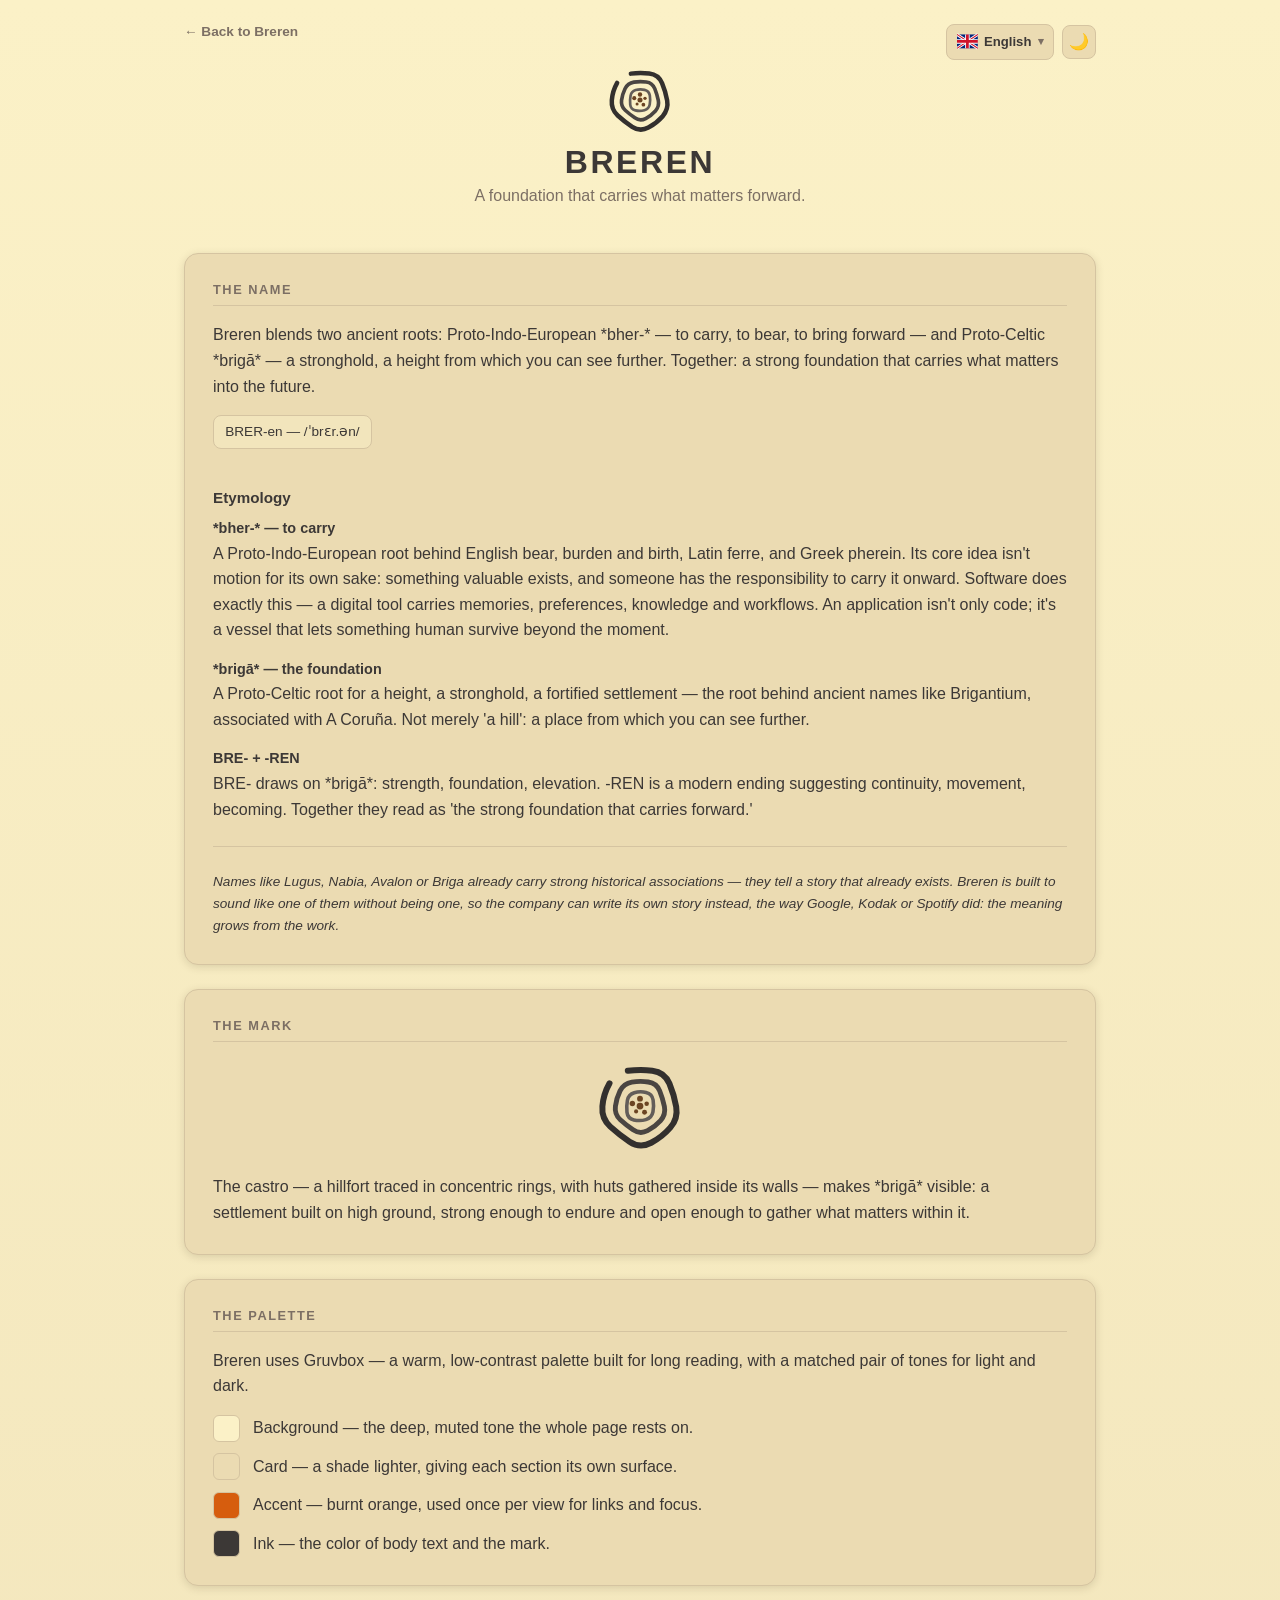
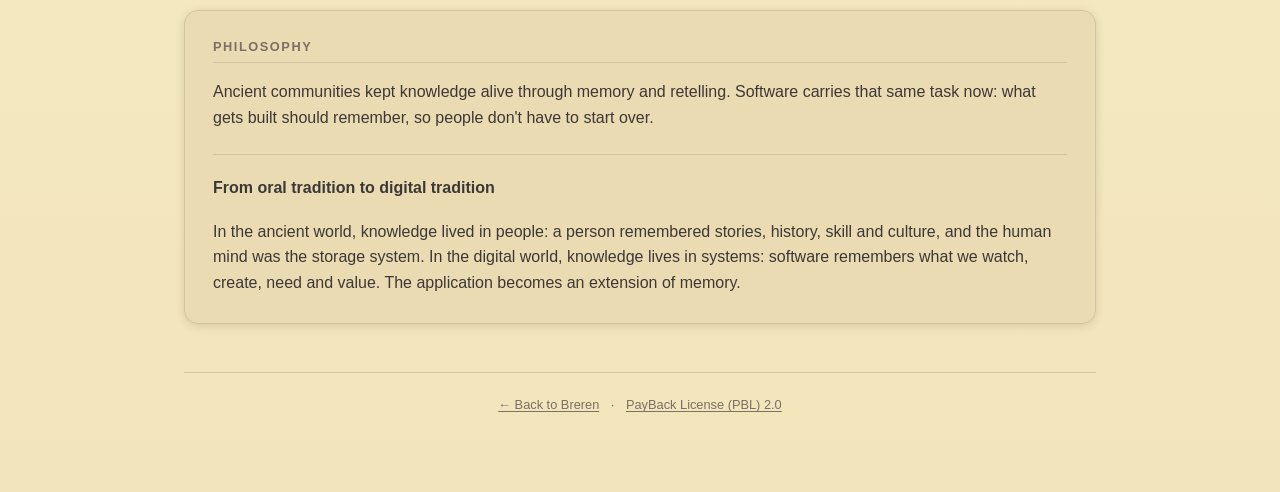
==== commit 449116aa: "[R] integrate the full naming story into the About page feat: replace the external "read the full na" ====
--- a/about/index.html
+++ b/about/index.html
@@ -52,13 +52,35 @@
     padding: 0.3rem 0.7rem;
     margin: 0 0 1rem;
   }
-  .more-link {
-    color: var(--accent);
-    text-decoration: none;
+  .section-head {
+    font-size: 0.95rem;
+    font-weight: 700;
+    margin: 1.5rem 0 0.9rem;
+    color: var(--fg);
+  }
+  .pair {
+    margin: 0 0 1.1rem;
+  }
+  .pair:last-child { margin-bottom: 0; }
+  .pair h4 {
+    font-size: 0.9rem;
     font-weight: 600;
-    font-size: 0.9rem;
-  }
-  .more-link:hover { text-decoration: underline; }
+    margin: 0 0 0.3rem;
+    color: var(--fg);
+  }
+  .pair p { margin: 0; line-height: 1.6; }
+  .divider {
+    border: none;
+    border-top: 1px solid var(--card-border);
+    margin: 1.5rem 0;
+  }
+  .aside {
+    font-style: italic;
+    color: var(--fg-muted);
+    font-size: 0.85rem;
+    line-height: 1.6;
+    margin: 0;
+  }
   .mark-lockup {
     display: block;
     width: 96px;
@@ -114,7 +136,23 @@
     <h2 id="name-head"></h2>
     <p id="name-body"></p>
     <p class="pronunciation">BRER-en — /ˈbrɛr.ən/</p>
-    <p><a class="more-link" id="more-link" href="https://github.com/Ran-n/breren/blob/main/docs/naming.md" target="_blank" rel="noopener noreferrer"></a></p>
+
+    <h3 class="section-head" id="etymology-head"></h3>
+    <div class="pair">
+      <h4 id="bher-head"></h4>
+      <p id="bher-body"></p>
+    </div>
+    <div class="pair">
+      <h4 id="briga-head"></h4>
+      <p id="briga-body"></p>
+    </div>
+    <div class="pair">
+      <h4 id="combining-head"></h4>
+      <p id="combining-body"></p>
+    </div>
+
+    <hr class="divider">
+    <p class="aside" id="why-not-aside"></p>
   </section>
 
   <section class="card">
@@ -137,6 +175,9 @@
   <section class="card">
     <h2 id="philosophy-head"></h2>
     <p id="philosophy-body"></p>
+    <hr class="divider">
+    <h4 id="oral-digital-head"></h4>
+    <p id="oral-digital-body"></p>
   </section>
 
   <footer>
@@ -153,6 +194,16 @@
       nameHead: 'O nome',
       markHead: 'A marca',
       markBody: 'O castro — un forte trazado en aneis concéntricos, coas cabanas reunidas dentro das súas murallas — fai visible *brigā*: un asentamento construído en alto, forte dabondo para perdurar e aberto dabondo para reunir o que importa dentro del.',
+      etymologyHead: 'Etimoloxía',
+      bherHead: '*bher-* — levar',
+      bherBody: 'Unha raíz protoindoeuropea detrás do inglés bear, burden e birth, do latín ferre e do grego pherein. A idea central non é o movemento en si: algo valioso existe, e alguén ten a responsabilidade de levalo adiante. O software fai exactamente iso — unha ferramenta dixital leva memorias, preferencias, coñecemento e fluxos de traballo. Unha aplicación non é só código; é un recipiente que permite que algo humano sobreviva máis alá do momento.',
+      brigaHead: '*brigā* — o alicerce',
+      brigaBody: 'Unha raíz protoceltra para unha altura, unha fortaleza, un asentamento fortificado — a raíz detrás de nomes antigos coma Brigantium, asociado á antiga A Coruña. Non é só "un outeiro": é un lugar desde o que se ve máis lonxe.',
+      combiningHead: 'BRE- + -REN',
+      combiningBody: 'BRE- parte de *brigā*: forza, alicerce, elevación. -REN é unha terminación moderna que suxire continuidade, movemento, devir. Xuntas lense coma "o alicerce forte que leva adiante".',
+      oralDigitalHead: 'Da tradición oral á tradición dixital',
+      oralDigitalBody: 'No mundo antigo, o coñecemento vivía nas persoas: alguén lembraba historias, historia, oficio e cultura, e a mente humana era o sistema de almacenamento. No mundo dixital, o coñecemento vive nos sistemas: o software lembra o que vemos, creamos, precisamos e valoramos. A aplicación convértese nunha extensión da memoria.',
+      whyNotAside: 'Nomes coma Lugus, Nabia, Avalon ou Briga xa levan asociacións históricas fortes — contan unha historia que xa existe. Breren está feito para soar coma un deses nomes sen selo, para que a compañía poida escribir a súa propia historia, tal e como fixeron Google, Kodak ou Spotify: o significado medra a partir do traballo.',
       philosophyHead: 'Filosofía',
       philosophyBody: 'As comunidades antigas mantiñan viva a sabedoría a través da memoria e do relato. O software carga agora esa mesma tarefa: o que se constrúe debe lembrar, para que a xente non teña que comezar de novo.',
       paletteHead: 'A paleta',
@@ -166,6 +217,16 @@
       nameHead: 'The name',
       markHead: 'The mark',
       markBody: 'The castro — a hillfort traced in concentric rings, with huts gathered inside its walls — makes *brigā* visible: a settlement built on high ground, strong enough to endure and open enough to gather what matters within it.',
+      etymologyHead: 'Etymology',
+      bherHead: '*bher-* — to carry',
+      bherBody: 'A Proto-Indo-European root behind English bear, burden and birth, Latin ferre, and Greek pherein. Its core idea isn\'t motion for its own sake: something valuable exists, and someone has the responsibility to carry it onward. Software does exactly this — a digital tool carries memories, preferences, knowledge and workflows. An application isn\'t only code; it\'s a vessel that lets something human survive beyond the moment.',
+      brigaHead: '*brigā* — the foundation',
+      brigaBody: 'A Proto-Celtic root for a height, a stronghold, a fortified settlement — the root behind ancient names like Brigantium, associated with A Coruña. Not merely \'a hill\': a place from which you can see further.',
+      combiningHead: 'BRE- + -REN',
+      combiningBody: 'BRE- draws on *brigā*: strength, foundation, elevation. -REN is a modern ending suggesting continuity, movement, becoming. Together they read as \'the strong foundation that carries forward.\'',
+      oralDigitalHead: 'From oral tradition to digital tradition',
+      oralDigitalBody: 'In the ancient world, knowledge lived in people: a person remembered stories, history, skill and culture, and the human mind was the storage system. In the digital world, knowledge lives in systems: software remembers what we watch, create, need and value. The application becomes an extension of memory.',
+      whyNotAside: 'Names like Lugus, Nabia, Avalon or Briga already carry strong historical associations — they tell a story that already exists. Breren is built to sound like one of them without being one, so the company can write its own story instead, the way Google, Kodak or Spotify did: the meaning grows from the work.',
       philosophyHead: 'Philosophy',
       philosophyBody: "Ancient communities kept knowledge alive through memory and retelling. Software carries that same task now: what gets built should remember, so people don't have to start over.",
       paletteHead: 'The palette',
@@ -179,6 +240,16 @@
       nameHead: 'La nomo',
       markHead: 'La signo',
       markBody: 'La kastro — fortikaĵo desegnita per koncentraj ringoj, kun kabanoj kolektitaj interne de ĝiaj muroj — igas *brigā*n videbla: loĝejo konstruita sur alteco, sufiĉe forta por daŭri kaj sufiĉe malfermita por kolekti interne tion, kio gravas.',
+      etymologyHead: 'Etimologio',
+      bherHead: '*bher-* — porti',
+      bherBody: 'Praindeŭropa radiko malantaŭ la angla bear, burden kaj birth, la latina ferre, kaj la greka pherein. Ĝia kerna ideo ne estas movado por si mem: io valora ekzistas, kaj iu havas la respondecon porti ĝin plu. Programaro faras ĝuste tion — cifereca ilo portas memorojn, preferojn, scion kaj laborfluojn. Aplikaĵo ne estas nur kodo; ĝi estas ujo, kiu lasas ion homan postvivi la momenton.',
+      brigaHead: '*brigā* — la fundamento',
+      brigaBody: 'Prakelta radiko por alto, fortikaĵo, fortikigita loĝejo — la radiko malantaŭ antikvaj nomoj kiel Brigantium, asociita kun la antikva A Coruña. Ne simple "monteto": loko de kie oni vidas pli malproksimen.',
+      combiningHead: 'BRE- + -REN',
+      combiningBody: 'BRE- ĉerpas el *brigā*: forto, fundamento, alteco. -REN estas moderna finaĵo sugestanta kontinuecon, moviĝon, iĝon. Kune ili legiĝas kiel "la forta fundamento kiu portas antaŭen".',
+      oralDigitalHead: 'De buŝa tradicio al cifereca tradicio',
+      oralDigitalBody: 'En la antikva mondo, scio vivis en homoj: iu memoris rakontojn, historion, lertecon kaj kulturon, kaj la homa menso estis la stokada sistemo. En la cifereca mondo, scio vivas en sistemoj: programaro memoras kion ni spektas, kreas, bezonas kaj valoras. La aplikaĵo iĝas etendo de memoro.',
+      whyNotAside: 'Nomoj kiel Lugus, Nabia, Avalon aŭ Briga jam portas fortajn historiajn asociojn — ili rakontas historion jam ekzistantan. Breren estas konstruita por soni kiel unu el ili sen esti tia, por ke la kompanio povu skribi sian propran historion, kiel faris Google, Kodak aŭ Spotify: la signifo kreskas el la laboro.',
       philosophyHead: 'Filozofio',
       philosophyBody: 'Antikvaj komunumoj konservis scion vivanta per memoro kaj rerakontado. Programaro nun portas la saman taskon: tio, kio estas konstruita, devas memori, por ke homoj ne devu rekomenci.',
       paletteHead: 'La paletro',
@@ -192,6 +263,16 @@
       nameHead: 'El nombre',
       markHead: 'La marca',
       markBody: 'El castro — un fuerte trazado en anillos concéntricos, con las cabañas reunidas dentro de sus murallas — hace visible *brigā*: un asentamiento construido en alto, lo bastante fuerte para perdurar y lo bastante abierto para reunir lo que importa en su interior.',
+      etymologyHead: 'Etimología',
+      bherHead: '*bher-* — llevar',
+      bherBody: 'Una raíz protoindoeuropea detrás del inglés bear, burden y birth, del latín ferre y del griego pherein. Su idea central no es el movimiento por sí mismo: algo valioso existe, y alguien tiene la responsabilidad de llevarlo hacia adelante. El software hace exactamente eso — una herramienta digital lleva recuerdos, preferencias, conocimiento y flujos de trabajo. Una aplicación no es solo código; es un recipiente que permite que algo humano sobreviva más allá del momento.',
+      brigaHead: '*brigā* — el fundamento',
+      brigaBody: 'Una raíz protoceltal para una altura, una fortaleza, un asentamiento fortificado — la raíz detrás de nombres antiguos como Brigantium, asociado a la antigua A Coruña. No es solo "una colina": es un lugar desde el que se ve más lejos.',
+      combiningHead: 'BRE- + -REN',
+      combiningBody: 'BRE- parte de *brigā*: fuerza, fundamento, elevación. -REN es una terminación moderna que sugiere continuidad, movimiento, devenir. Juntas se leen como "el fundamento fuerte que impulsa hacia adelante".',
+      oralDigitalHead: 'De la tradición oral a la tradición digital',
+      oralDigitalBody: 'En el mundo antiguo, el conocimiento vivía en las personas: alguien recordaba historias, historia, oficio y cultura, y la mente humana era el sistema de almacenamiento. En el mundo digital, el conocimiento vive en los sistemas: el software recuerda lo que vemos, creamos, necesitamos y valoramos. La aplicación se convierte en una extensión de la memoria.',
+      whyNotAside: 'Nombres como Lugus, Nabia, Avalon o Briga ya llevan asociaciones históricas fuertes — cuentan una historia que ya existe. Breren está construido para sonar como uno de ellos sin serlo, para que la compañía pueda escribir su propia historia, como hicieron Google, Kodak o Spotify: el significado crece a partir del trabajo.',
       philosophyHead: 'Filosofía',
       philosophyBody: 'Las comunidades antiguas mantenían viva la sabiduría a través de la memoria y el relato. El software carga ahora esa misma tarea: lo que se construye debe recordar, para que las personas no tengan que empezar de nuevo.',
       paletteHead: 'La paleta',
@@ -205,6 +286,16 @@
       nameHead: 'Le nom',
       markHead: 'La marque',
       markBody: "Le castro — une forteresse tracée en anneaux concentriques, avec des huttes rassemblées derrière ses murailles — rend *brigā* visible : une implantation bâtie en hauteur, assez forte pour durer et assez ouverte pour rassembler ce qui compte en son sein.",
+      etymologyHead: 'Étymologie',
+      bherHead: '*bher-* — porter',
+      bherBody: 'Une racine proto-indo-européenne à l\'origine de l\'anglais bear, burden et birth, du latin ferre et du grec pherein. Son idée centrale n\'est pas le mouvement pour lui-même : quelque chose de précieux existe, et quelqu\'un a la responsabilité de le porter plus loin. Le logiciel fait exactement cela — un outil numérique porte des souvenirs, des préférences, des connaissances et des habitudes de travail. Une application n\'est pas seulement du code ; c\'est un vase qui permet à quelque chose d\'humain de survivre au-delà de l\'instant.',
+      brigaHead: '*brigā* — la fondation',
+      brigaBody: 'Une racine proto-celtique désignant une hauteur, une forteresse, une implantation fortifiée — la racine derrière des noms anciens comme Brigantium, associé à l\'ancienne A Coruña. Pas simplement « une colline » : un lieu d\'où l\'on voit plus loin.',
+      combiningHead: 'BRE- + -REN',
+      combiningBody: 'BRE- s\'inspire de *brigā* : force, fondation, élévation. -REN est une terminaison moderne suggérant la continuité, le mouvement, le devenir. Ensemble, elles se lisent comme « la fondation solide qui fait avancer ».',
+      oralDigitalHead: 'De la tradition orale à la tradition numérique',
+      oralDigitalBody: 'Dans le monde ancien, le savoir vivait dans les personnes : quelqu\'un se souvenait des récits, de l\'histoire, du savoir-faire et de la culture, et l\'esprit humain était le système de stockage. Dans le monde numérique, le savoir vit dans les systèmes : le logiciel se souvient de ce que nous regardons, créons, cherchons et valorisons. L\'application devient une extension de la mémoire.',
+      whyNotAside: 'Des noms comme Lugus, Nabia, Avalon ou Briga portent déjà de fortes associations historiques — ils racontent une histoire qui existe déjà. Breren est conçu pour sonner comme l\'un d\'eux sans l\'être, afin que l\'entreprise puisse écrire sa propre histoire, comme l\'ont fait Google, Kodak ou Spotify : le sens naît du travail.',
       philosophyHead: 'Philosophie',
       philosophyBody: "Les communautés anciennes gardaient le savoir vivant par la mémoire et le récit. Le logiciel porte aujourd'hui cette même tâche : ce qui est construit doit se souvenir, pour que les gens n'aient pas à tout recommencer.",
       paletteHead: 'La palette',
@@ -218,6 +309,16 @@
       nameHead: 'O nome',
       markHead: 'A marca',
       markBody: 'O castro — uma fortaleza traçada em anéis concêntricos, com cabanas reunidas dentro das suas muralhas — torna *brigā* visível: um povoado construído em altura, forte o bastante para perdurar e aberto o bastante para reunir o que importa no seu interior.',
+      etymologyHead: 'Etimologia',
+      bherHead: '*bher-* — levar',
+      bherBody: 'Uma raiz proto-indo-europeia por trás do inglês bear, burden e birth, do latim ferre e do grego pherein. A sua ideia central não é o movimento por si só: algo valioso existe, e alguém tem a responsabilidade de o levar adiante. O software faz exatamente isso — uma ferramenta digital carrega memórias, preferências, conhecimento e fluxos de trabalho. Uma aplicação não é apenas código; é um recipiente que permite que algo humano sobreviva além do momento.',
+      brigaHead: '*brigā* — a base',
+      brigaBody: 'Uma raiz proto-celta para uma altura, uma fortaleza, um povoado fortificado — a raiz por trás de nomes antigos como Brigantium, associado à antiga A Coruña. Não é apenas "uma colina": é um lugar de onde se vê mais longe.',
+      combiningHead: 'BRE- + -REN',
+      combiningBody: 'BRE- parte de *brigā*: força, base, elevação. -REN é uma terminação moderna que sugere continuidade, movimento, devir. Juntas lêem-se como "a base forte que leva adiante".',
+      oralDigitalHead: 'Da tradição oral à tradição digital',
+      oralDigitalBody: 'No mundo antigo, o conhecimento vivia nas pessoas: alguém lembrava histórias, história, ofício e cultura, e a mente humana era o sistema de armazenamento. No mundo digital, o conhecimento vive nos sistemas: o software lembra o que vemos, criamos, precisamos e valorizamos. A aplicação torna-se uma extensão da memória.',
+      whyNotAside: 'Nomes como Lugus, Nabia, Avalon ou Briga já carregam fortes associações históricas — contam uma história que já existe. A Breren foi construída para soar como um deles sem o ser, para que a empresa possa escrever a sua própria história, como fizeram a Google, a Kodak ou o Spotify: o significado cresce a partir do trabalho.',
       philosophyHead: 'Filosofia',
       philosophyBody: 'As comunidades antigas mantinham o conhecimento vivo através da memória e da narrativa. O software carrega agora essa mesma tarefa: o que é construído deve lembrar, para que as pessoas não precisem recomeçar.',
       paletteHead: 'A paleta',
@@ -231,6 +332,16 @@
       nameHead: 'Der Name',
       markHead: 'Das Zeichen',
       markBody: 'Der Castro — eine in konzentrischen Ringen angelegte Wallburg mit Hütten innerhalb ihrer Mauern — macht *brigā* sichtbar: eine Siedlung auf einer Anhöhe, stark genug, um zu bestehen, und offen genug, um zu sammeln, was darin zählt.',
+      etymologyHead: 'Etymologie',
+      bherHead: '*bher-* — tragen',
+      bherBody: 'Eine urindogermanische Wurzel hinter dem englischen bear, burden und birth, dem lateinischen ferre und dem griechischen pherein. Ihr Kerngedanke ist nicht Bewegung um ihrer selbst willen: Etwas Wertvolles existiert, und jemand trägt die Verantwortung, es weiterzutragen. Genau das tut Software — ein digitales Werkzeug trägt Erinnerungen, Vorlieben, Wissen und Arbeitsabläufe. Eine Anwendung ist nicht nur Code; sie ist ein Gefäß, das etwas Menschliches den Moment überdauern lässt.',
+      brigaHead: '*brigā* — das Fundament',
+      brigaBody: 'Eine urkeltische Wurzel für eine Anhöhe, eine Festung, eine befestigte Siedlung — die Wurzel hinter alten Namen wie Brigantium, verbunden mit dem antiken A Coruña. Nicht nur „ein Hügel": ein Ort, von dem aus man weiter sieht.',
+      combiningHead: 'BRE- + -REN',
+      combiningBody: 'BRE- schöpft aus *brigā*: Stärke, Fundament, Erhöhung. -REN ist eine moderne Endung, die Kontinuität, Bewegung, Werden andeutet. Zusammen lesen sie sich als „das starke Fundament, das weiterträgt".',
+      oralDigitalHead: 'Von der mündlichen zur digitalen Überlieferung',
+      oralDigitalBody: 'In der alten Welt lebte Wissen in Menschen: Jemand erinnerte sich an Geschichten, Historie, Handwerk und Kultur, und der menschliche Geist war das Speichersystem. In der digitalen Welt lebt Wissen in Systemen: Software erinnert sich, was wir sehen, schaffen, brauchen und schätzen. Die Anwendung wird zu einer Erweiterung des Gedächtnisses.',
+      whyNotAside: 'Namen wie Lugus, Nabia, Avalon oder Briga tragen bereits starke historische Assoziationen — sie erzählen eine Geschichte, die schon existiert. Breren ist so gebaut, dass es wie einer dieser Namen klingt, ohne einer zu sein, damit das Unternehmen seine eigene Geschichte schreiben kann, so wie es Google, Kodak oder Spotify getan haben: Die Bedeutung wächst aus der Arbeit.',
       philosophyHead: 'Philosophie',
       philosophyBody: 'Alte Gemeinschaften hielten Wissen durch Erinnerung und Weitererzählen lebendig. Software trägt heute dieselbe Aufgabe: Was gebaut wird, soll sich erinnern, damit Menschen nicht von vorn beginnen müssen.',
       paletteHead: 'Die Palette',
@@ -244,6 +355,16 @@
       nameHead: 'Il nome',
       markHead: 'Il marchio',
       markBody: "Il castro — una fortezza tracciata in anelli concentrici, con capanne raccolte entro le sue mura — rende visibile *brigā*: un insediamento costruito in altura, abbastanza forte da durare e abbastanza aperto da raccogliere ciò che conta al suo interno.",
+      etymologyHead: 'Etimologia',
+      bherHead: '*bher-* — portare',
+      bherBody: 'Una radice proto-indoeuropea dietro l\'inglese bear, burden e birth, il latino ferre e il greco pherein. La sua idea centrale non è il movimento fine a se stesso: qualcosa di prezioso esiste, e qualcuno ha la responsabilità di portarlo avanti. Il software fa esattamente questo — uno strumento digitale porta ricordi, preferenze, conoscenza e flussi di lavoro. Un\'applicazione non è solo codice; è un recipiente che permette a qualcosa di umano di sopravvivere oltre l\'istante.',
+      brigaHead: '*brigā* — la fondazione',
+      brigaBody: 'Una radice proto-celtica per un\'altura, una fortezza, un insediamento fortificato — la radice dietro nomi antichi come Brigantium, associato all\'antica A Coruña. Non semplicemente \'una collina\': un luogo da cui si vede più lontano.',
+      combiningHead: 'BRE- + -REN',
+      combiningBody: 'BRE- attinge a *brigā*: forza, fondazione, elevazione. -REN è una desinenza moderna che suggerisce continuità, movimento, divenire. Insieme si leggono come \'la solida fondazione che porta avanti\'.',
+      oralDigitalHead: 'Dalla tradizione orale alla tradizione digitale',
+      oralDigitalBody: 'Nel mondo antico, la conoscenza viveva nelle persone: qualcuno ricordava storie, storia, mestiere e cultura, e la mente umana era il sistema di archiviazione. Nel mondo digitale, la conoscenza vive nei sistemi: il software ricorda ciò che guardiamo, creiamo, ci serve e apprezziamo. L\'applicazione diventa un\'estensione della memoria.',
+      whyNotAside: 'Nomi come Lugus, Nabia, Avalon o Briga portano già forti associazioni storiche — raccontano una storia che esiste già. Breren è costruito per suonare come uno di loro senza esserlo, così l\'azienda può scrivere la propria storia, come hanno fatto Google, Kodak o Spotify: il significato cresce dal lavoro.',
       philosophyHead: 'Filosofia',
       philosophyBody: 'Le comunità antiche mantenevano viva la conoscenza attraverso la memoria e il racconto. Il software porta oggi lo stesso compito: ciò che si costruisce deve ricordare, perché le persone non debbano ricominciare da capo.',
       paletteHead: 'La palette',
@@ -257,6 +378,16 @@
       nameHead: 'Название',
       markHead: 'Знак',
       markBody: 'Кастро — крепость, очерченная концентрическими кольцами, с хижинами, собранными внутри её стен, — делает *brigā* видимой: поселение, построенное на возвышенности, достаточно прочное, чтобы выстоять, и достаточно открытое, чтобы вместить в себе то, что важно.',
+      etymologyHead: 'Этимология',
+      bherHead: '*bher-* — нести',
+      bherBody: 'Праиндоевропейский корень, лежащий в основе английских bear, burden и birth, латинского ferre и греческого pherein. Его суть не в движении ради движения: существует нечто ценное, и кто-то несёт ответственность нести это дальше. Именно это делает программное обеспечение — цифровой инструмент несёт воспоминания, предпочтения, знания и рабочие процессы. Приложение — не просто код; это сосуд, позволяющий чему-то человеческому пережить момент.',
+      brigaHead: '*brigā* — основа',
+      brigaBody: 'Пракельтский корень со значением возвышенности, крепости, укреплённого поселения — корень, лежащий в основе древних названий вроде Brigantium, связанного с древней А-Коруньей. Не просто «холм»: место, с которого видно дальше.',
+      combiningHead: 'BRE- + -REN',
+      combiningBody: 'BRE- опирается на *brigā*: сила, основа, возвышение. -REN — современное окончание, намекающее на непрерывность, движение, становление. Вместе они читаются как «прочная основа, несущая вперёд».',
+      oralDigitalHead: 'От устной традиции к цифровой',
+      oralDigitalBody: 'В древнем мире знание жило в людях: человек помнил истории, историю, ремесло и культуру, и человеческий разум был хранилищем. В цифровом мире знание живёт в системах: программное обеспечение помнит, что мы смотрим, создаём, нуждаемся и ценим. Приложение становится продолжением памяти.',
+      whyNotAside: 'Такие имена, как Lugus, Nabia, Avalon или Briga, уже несут сильные исторические ассоциации — они рассказывают уже существующую историю. Breren создано так, чтобы звучать как одно из них, не являясь им, чтобы компания могла написать свою собственную историю, как это сделали Google, Kodak или Spotify: смысл вырастает из самой работы.',
       philosophyHead: 'Философия',
       philosophyBody: 'Древние общины сохраняли знание живым через память и пересказ. Сегодня программное обеспечение несёт ту же задачу: то, что создаётся, должно помнить, чтобы людям не приходилось начинать заново.',
       paletteHead: 'Палитра',
@@ -270,6 +401,16 @@
       nameHead: '名字',
       markHead: '标志',
       markBody: '卡斯特罗(castro)——一座以同心环勾勒、内部聚居着房舍的山堡——让 *brigā* 变得可见:一处建于高地的聚落,坚固到足以长存,又开放到足以将重要之物汇聚其中。',
+      etymologyHead: '词源',
+      bherHead: '*bher-*——承载',
+      bherBody: '这是一个原始印欧语词根,是英语 bear、burden、birth,拉丁语 ferre,以及希腊语 pherein 的共同来源。它的核心并非单纯的移动:某种有价值的东西存在着,而某人有责任将它继续传递下去。软件正是如此——一款数字工具承载着记忆、偏好、知识与工作流程。一个应用程序不仅仅是代码;它是一个容器,让某种属于人的东西得以在当下之外延续。',
+      brigaHead: '*brigā*——根基',
+      brigaBody: '这是一个原始凯尔特语词根,意为高地、堡垒、设防的聚落——正是它孕育了诸如 Brigantium(与古代 A 科鲁尼亚相关)之类的古老地名。它不仅仅是"一座山丘",而是一处能望得更远的地方。',
+      combiningHead: 'BRE- + -REN',
+      combiningBody: 'BRE- 取自 *brigā*:力量、根基、高度。-REN 是一个现代词尾,暗示着延续、运动与生成。合在一起,便读作"承载向前的坚实根基"。',
+      oralDigitalHead: '从口述传统到数字传统',
+      oralDigitalBody: '在古代世界,知识存活于人之中:一个人记得故事、历史、技艺与文化,人的心智便是存储系统。在数字世界,知识存活于系统之中:软件记得我们观看、创造、需要与珍视的东西。应用程序由此成为记忆的延伸。',
+      whyNotAside: '像 Lugus、Nabia、Avalon 或 Briga 这样的名字早已带有强烈的历史联想——它们讲述的是一个已然存在的故事。Breren 被设计成听起来像其中之一,却并非真的如此,这样公司才能书写属于自己的故事,正如 Google、柯达(Kodak)或 Spotify 所做的那样:意义从实际的作为中生长出来。',
       philosophyHead: '理念',
       philosophyBody: '古代社群靠记忆与口述让知识长存。如今软件承担着同样的任务:被创造出来的东西应当记得,这样人们就不必从头再来。',
       paletteHead: '配色',
@@ -283,6 +424,16 @@
       nameHead: '名前',
       markHead: '紋章',
       markBody: 'カストロ——同心円状の環で描かれ、城壁の内側に住居が集まる丘の砦——は *brigā* を目に見える形にしたものです。高台に築かれ、存続できるほど強く、大切なものを内に集められるほど開かれた集落です。',
+      etymologyHead: '語源',
+      bherHead: '*bher-*——運ぶ',
+      bherBody: '英語の bear、burden、birth、ラテン語の ferre、ギリシャ語の pherein の背後にある印欧祖語の語根です。その核心にあるのは、単なる移動ではありません——価値あるものが存在し、誰かがそれを運び続ける責任を負う、という考えです。ソフトウェアはまさにそれを行います——デジタルツールは記憶、好み、知識、ワークフローを運びます。アプリケーションは単なるコードではなく、人間的な何かをその瞬間を超えて生き続けさせる器なのです。',
+      brigaHead: '*brigā*——土台',
+      brigaBody: '高台、砦、防備を固めた集落を意味するケルト祖語の語根で、古代 A コルーニャに関連する Brigantium のような古い地名の由来です。単なる「丘」ではなく、そこからより遠くを見渡せる場所を意味します。',
+      combiningHead: 'BRE- + -REN',
+      combiningBody: 'BRE- は *brigā* に由来し、強さ、土台、高さを表します。-REN は継続、動き、生成を示唆する現代的な語尾です。合わせると「前へと運ぶ強固な土台」と読めます。',
+      oralDigitalHead: '口承の伝統からデジタルの伝統へ',
+      oralDigitalBody: '古代の世界では、知識は人の中に生きていました——人は物語、歴史、技能、文化を記憶し、人間の心が記憶装置そのものでした。デジタルの世界では、知識はシステムの中に生きています——ソフトウェアは私たちが見るもの、作るもの、必要とするもの、大切にするものを記憶します。アプリケーションは記憶の延長となるのです。',
+      whyNotAside: 'Lugus、Nabia、Avalon、Briga のような名前は、すでに強い歴史的連想を帯びています——それらはすでに存在する物語を語っています。Breren はそのような名前の一つのように響くよう作られていますが、実際にはそうではありません。それによって、Google、Kodak、Spotify がそうしてきたように、この会社は自らの物語を書くことができるのです——意味は仕事そのものから育っていきます。',
       philosophyHead: '理念',
       philosophyBody: '古代の共同体は記憶と語り継ぎによって知識を生かし続けました。ソフトウェアは今、その同じ役割を担っています——作られたものは記憶するべきです。人々がゼロからやり直さずに済むように。',
       paletteHead: 'カラーパレット',
@@ -296,6 +447,16 @@
       nameHead: '이름',
       markHead: '상징',
       markBody: '카스트로(castro) — 동심원 모양으로 그려진 성채로, 성벽 안에 오두막들이 모여 있는 — 는 *brigā*를 눈에 보이게 만듭니다: 높은 곳에 세워져 지속될 만큼 튼튼하고, 중요한 것을 안에 모을 만큼 열려 있는 정착지입니다.',
+      etymologyHead: '어원',
+      bherHead: '*bher-* — 나르다',
+      bherBody: '영어 bear, burden, birth, 라틴어 ferre, 그리스어 pherein의 뿌리가 된 인도유럽조어 어근입니다. 그 핵심은 단순한 이동이 아닙니다 — 가치 있는 무언가가 존재하고, 누군가가 그것을 계속 나를 책임을 진다는 것입니다. 소프트웨어가 하는 일이 바로 그것입니다 — 디지털 도구는 기억, 선호, 지식, 작업 흐름을 나릅니다. 애플리케이션은 단순한 코드가 아니라, 인간적인 무언가가 그 순간을 넘어 살아남게 하는 그릇입니다.',
+      brigaHead: '*brigā* — 토대',
+      brigaBody: '높은 곳, 요새, 방어된 정착지를 뜻하는 켈트조어 어근으로, 고대 A 코루냐와 연관된 Brigantium 같은 옛 지명의 뿌리입니다. 단순한 "언덕"이 아니라 더 멀리 볼 수 있는 곳을 뜻합니다.',
+      combiningHead: 'BRE- + -REN',
+      combiningBody: 'BRE-는 *brigā*에서 왔습니다: 힘, 토대, 높이. -REN은 지속, 움직임, 되어감을 암시하는 현대적 어미입니다. 함께 읽으면 "앞으로 나아가게 하는 튼튼한 토대"가 됩니다.',
+      oralDigitalHead: '구전 전통에서 디지털 전통으로',
+      oralDigitalBody: '고대 세계에서 지식은 사람 안에 살아 있었습니다: 누군가가 이야기, 역사, 기술, 문화를 기억했고, 인간의 정신이 저장 시스템이었습니다. 디지털 세계에서 지식은 시스템 안에 살아 있습니다: 소프트웨어는 우리가 보고, 만들고, 필요로 하고, 소중히 여기는 것을 기억합니다. 애플리케이션은 기억의 확장이 됩니다.',
+      whyNotAside: 'Lugus, Nabia, Avalon, Briga 같은 이름들은 이미 강한 역사적 연상을 지니고 있습니다 — 그것들은 이미 존재하는 이야기를 들려줍니다. Breren은 그런 이름처럼 들리도록 만들어졌지만 실제로 그런 이름은 아닙니다. 그래서 Google, Kodak, Spotify가 그랬듯 회사가 스스로의 이야기를 써 내려갈 수 있습니다: 의미는 일 자체에서 자라납니다.',
       philosophyHead: '철학',
       philosophyBody: '고대 공동체는 기억과 구전을 통해 지식을 살아 있게 했습니다. 오늘날 소프트웨어가 그 같은 역할을 맡습니다: 만들어진 것은 기억해야 합니다, 사람들이 처음부터 다시 시작하지 않도록.',
       paletteHead: '팔레트',
@@ -309,6 +470,16 @@
       nameHead: 'الاسم',
       markHead: 'الشعار',
       markBody: 'الكاسترو — حصن مرسوم في حلقات متحدة المركز، تتجمع الأكواخ داخل أسواره — يجعل *brigā* مرئية: مستوطنة بُنيت على مرتفع، قوية بما يكفي لتدوم، ومنفتحة بما يكفي لتجمع ما يهم بداخلها.',
+      etymologyHead: 'أصل الكلمة',
+      bherHead: '*bher-* — يحمل',
+      bherBody: 'جذر هندي أوروبي بدائي يقف وراء الإنجليزية bear وburden وbirth، واللاتينية ferre، واليونانية pherein. فكرته الجوهرية ليست الحركة لذاتها: شيء ثمين موجود، وعلى أحد مسؤولية حمله إلى الأمام. هذا بالضبط ما تفعله البرمجيات — أداة رقمية تحمل الذكريات والتفضيلات والمعرفة وسير العمل. التطبيق ليس مجرد شيفرة؛ إنه وعاء يتيح لشيء إنساني أن يبقى بعد اللحظة.',
+      brigaHead: '*brigā* — الأساس',
+      brigaBody: 'جذر سلتي بدائي يعني مرتفعًا أو حصنًا أو مستوطنة محصّنة — الجذر وراء أسماء قديمة مثل Brigantium، المرتبطة بمدينة A Coruña القديمة. ليست مجرد "تلة": بل مكان يُرى منه أبعد.',
+      combiningHead: 'BRE- + -REN',
+      combiningBody: 'يستمد BRE- من *brigā*: القوة والأساس والارتفاع. أما -REN فهو لاحقة حديثة توحي بالاستمرارية والحركة والصيرورة. معًا تُقرآن كـ"الأساس القوي الذي يحمل إلى الأمام".',
+      oralDigitalHead: 'من التقليد الشفهي إلى التقليد الرقمي',
+      oralDigitalBody: 'في العالم القديم، كانت المعرفة تعيش في الناس: كان الشخص يتذكر القصص والتاريخ والحرفة والثقافة، وكان العقل البشري هو نظام التخزين. في العالم الرقمي، تعيش المعرفة في الأنظمة: تتذكر البرمجيات ما نشاهده ونصنعه ونحتاجه ونقدّره. يصبح التطبيق امتدادًا للذاكرة.',
+      whyNotAside: 'أسماء مثل Lugus وNabia وAvalon أو Briga تحمل بالفعل ارتباطات تاريخية قوية — فهي تروي قصة موجودة سلفًا. صُمم اسم Breren ليبدو كأحد هذه الأسماء دون أن يكون كذلك، لتتمكن الشركة من كتابة قصتها الخاصة بدلًا من ذلك، كما فعلت Google وKodak وSpotify: المعنى ينمو من العمل نفسه.',
       philosophyHead: 'الفلسفة',
       philosophyBody: 'حافظت المجتمعات القديمة على المعرفة حية عبر الذاكرة وإعادة السرد. تحمل البرمجيات اليوم المهمة ذاتها: ما يُبنى يجب أن يتذكر، حتى لا يضطر الناس إلى البدء من جديد.',
       paletteHead: 'لوحة الألوان',
@@ -322,6 +493,16 @@
       nameHead: 'नाम',
       markHead: 'चिह्न',
       markBody: 'कास्ट्रो — संकेंद्रित छल्लों में बना एक किला, जिसकी दीवारों के भीतर झोपड़ियाँ इकट्ठा हैं — *brigā* को दृश्य रूप देता है: ऊँचाई पर बना एक बसाव, इतना मज़बूत कि टिका रहे और इतना खुला कि जो महत्वपूर्ण है उसे अपने भीतर समेट सके।',
+      etymologyHead: 'व्युत्पत्ति',
+      bherHead: '*bher-* — ले जाना',
+      bherBody: 'एक प्रोटो-इंडो-यूरोपीय मूल जो अंग्रेज़ी के bear, burden और birth, लातिन के ferre, और यूनानी के pherein के पीछे है। इसका मूल विचार केवल गति नहीं है: कुछ मूल्यवान अस्तित्व में है, और किसी की ज़िम्मेदारी है उसे आगे ले जाना। सॉफ़्टवेयर ठीक यही करता है — एक डिजिटल उपकरण यादें, प्राथमिकताएँ, ज्ञान और कार्यप्रवाह ले जाता है। एक ऐप केवल कोड नहीं है; यह एक पात्र है जो किसी मानवीय चीज़ को उस पल से आगे जीवित रहने देता है।',
+      brigaHead: '*brigā* — नींव',
+      brigaBody: 'एक प्रोटो-सेल्टिक मूल जिसका अर्थ है ऊँचाई, किला, सुरक्षित बस्ती — यह Brigantium जैसे प्राचीन नामों के पीछे की जड़ है, जो प्राचीन A Coruña से जुड़ा है। केवल "एक पहाड़ी" नहीं: वह स्थान जहाँ से और दूर तक देखा जा सके।',
+      combiningHead: 'BRE- + -REN',
+      combiningBody: 'BRE- *brigā* से लिया गया है: शक्ति, नींव, ऊँचाई। -REN एक आधुनिक अंत है जो निरंतरता, गति, बनते जाने का संकेत देता है। साथ में इन्हें "आगे ले जाने वाली मज़बूत नींव" के रूप में पढ़ा जा सकता है।',
+      oralDigitalHead: 'मौखिक परंपरा से डिजिटल परंपरा तक',
+      oralDigitalBody: 'प्राचीन दुनिया में, ज्ञान लोगों में जीवित रहता था: कोई व्यक्ति कहानियाँ, इतिहास, कौशल और संस्कृति याद रखता था, और मानव मन ही भंडारण प्रणाली था। डिजिटल दुनिया में, ज्ञान प्रणालियों में रहता है: सॉफ़्टवेयर याद रखता है कि हम क्या देखते हैं, बनाते हैं, चाहते हैं और महत्व देते हैं। ऐप स्मृति का विस्तार बन जाता है।',
+      whyNotAside: 'Lugus, Nabia, Avalon या Briga जैसे नाम पहले से ही मज़बूत ऐतिहासिक जुड़ाव रखते हैं — वे एक ऐसी कहानी बताते हैं जो पहले से मौजूद है। Breren को इनमें से किसी एक जैसा लगने के लिए बनाया गया है, बिना वैसा हुए, ताकि कंपनी अपनी खुद की कहानी लिख सके, जैसा Google, Kodak या Spotify ने किया: अर्थ काम से ही उभरता है।',
       philosophyHead: 'दर्शन',
       philosophyBody: 'प्राचीन समुदाय स्मृति और पुनः-कथन के ज़रिए ज्ञान को जीवित रखते थे। सॉफ़्टवेयर अब वही काम करता है: जो बनाया जाए उसे याद रखना चाहिए, ताकि लोगों को फिर से शुरुआत न करनी पड़े।',
       paletteHead: 'रंग पैलेट',
@@ -335,6 +516,16 @@
       nameHead: 'নাম',
       markHead: 'প্রতীক',
       markBody: 'কাস্ত্রো — কেন্দ্রীভূত বলয়ে আঁকা একটি দুর্গ, যার প্রাচীরের ভেতরে কুঁড়েঘরগুলো জড়ো হয়ে আছে — *brigā*-কে দৃশ্যমান করে তোলে: উঁচু জমিতে গড়া একটি বসতি, টিকে থাকার মতো শক্তিশালী এবং গুরুত্বপূর্ণ যা কিছু তার ভেতরে জড়ো করার মতো উন্মুক্ত।',
+      etymologyHead: 'ব্যুৎপত্তি',
+      bherHead: '*bher-* — বহন করা',
+      bherBody: 'একটি প্রোটো-ইন্দো-ইউরোপীয় মূল, যা ইংরেজি bear, burden ও birth, ল্যাটিন ferre এবং গ্রিক pherein-এর পেছনে রয়েছে। এর মূল ভাব শুধু গতি নয়: মূল্যবান কিছু বিদ্যমান, এবং কারো দায়িত্ব তা সামনে বহন করে নেওয়া। সফটওয়্যার ঠিক এটাই করে — একটি ডিজিটাল হাতিয়ার স্মৃতি, পছন্দ, জ্ঞান ও কর্মপ্রবাহ বহন করে। একটি অ্যাপ কেবল কোড নয়; এটি এমন এক পাত্র যা মানবিক কিছুকে মুহূর্তের পরেও টিকে থাকতে দেয়।',
+      brigaHead: '*brigā* — ভিত্তি',
+      brigaBody: 'উচ্চতা, দুর্গ, সুরক্ষিত বসতির অর্থে একটি প্রোটো-কেল্টিক মূল — Brigantium-এর মতো প্রাচীন নামের পেছনের মূল, যা প্রাচীন A Coruña-র সাথে যুক্ত। শুধু "একটি পাহাড়" নয়: এমন একটি জায়গা যেখান থেকে আরও দূর দেখা যায়।',
+      combiningHead: 'BRE- + -REN',
+      combiningBody: 'BRE- এসেছে *brigā* থেকে: শক্তি, ভিত্তি, উচ্চতা। -REN একটি আধুনিক প্রত্যয় যা ধারাবাহিকতা, গতি, রূপান্তরের ইঙ্গিত দেয়। একসাথে এগুলো পড়া যায় "সামনে এগিয়ে নেওয়া শক্তিশালী ভিত্তি" হিসেবে।',
+      oralDigitalHead: 'মৌখিক ঐতিহ্য থেকে ডিজিটাল ঐতিহ্যে',
+      oralDigitalBody: 'প্রাচীন বিশ্বে জ্ঞান বাস করত মানুষের মধ্যে: কেউ গল্প, ইতিহাস, দক্ষতা ও সংস্কৃতি মনে রাখত, আর মানুষের মন ছিল সংরক্ষণ ব্যবস্থা। ডিজিটাল বিশ্বে জ্ঞান বাস করে সিস্টেমে: সফটওয়্যার মনে রাখে আমরা কী দেখি, তৈরি করি, প্রয়োজন করি ও মূল্য দিই। অ্যাপটি স্মৃতির সম্প্রসারণ হয়ে ওঠে।',
+      whyNotAside: 'Lugus, Nabia, Avalon বা Briga-র মতো নামগুলো ইতিমধ্যেই শক্তিশালী ঐতিহাসিক সংযোগ বহন করে — তারা এমন একটি গল্প বলে যা আগে থেকেই আছে। Breren তৈরি করা হয়েছে এমনভাবে যাতে এটি তাদের একটির মতো শোনায়, কিন্তু আসলে তা নয়, যাতে কোম্পানিটি নিজের গল্প লিখতে পারে, যেমনটা করেছে Google, Kodak বা Spotify: অর্থ জন্ম নেয় কাজ থেকেই।',
       philosophyHead: 'দর্শন',
       philosophyBody: 'প্রাচীন সম্প্রদায়গুলো স্মৃতি ও পুনর্কথনের মাধ্যমে জ্ঞানকে জীবন্ত রাখত। সফটওয়্যার এখন সেই একই কাজ বহন করে: যা তৈরি হয় তার মনে রাখা উচিত, যাতে মানুষকে আবার শুরু থেকে শুরু করতে না হয়।',
       paletteHead: 'রঙ প্যালেট',
@@ -348,6 +539,16 @@
       nameHead: 'نام',
       markHead: 'نشان',
       markBody: 'کاسترو — ایک قلعہ جو ہم مرکز حلقوں میں بنا ہے، جس کی دیواروں کے اندر جھونپڑیاں جمع ہیں — *brigā* کو نظر آنے کے قابل بناتا ہے: بلندی پر بنی ایک بستی، اتنی مضبوط کہ قائم رہے اور اتنی کھلی کہ اہم چیزوں کو اپنے اندر سمیٹ سکے۔',
+      etymologyHead: 'اشتقاقیات',
+      bherHead: '*bher-* — لے جانا',
+      bherBody: 'ایک پروٹو-انڈو-یورپی جڑ جو انگریزی کے bear، burden اور birth، لاطینی کے ferre، اور یونانی کے pherein کے پیچھے ہے۔ اس کا بنیادی خیال محض حرکت نہیں: کوئی قیمتی چیز موجود ہے، اور کسی کی ذمہ داری ہے اسے آگے لے جانا۔ سافٹ ویئر بالکل یہی کرتا ہے — ایک ڈیجیٹل ٹول یادیں، ترجیحات، علم اور ورک فلو لے جاتا ہے۔ ایک ایپ محض کوڈ نہیں؛ یہ ایک برتن ہے جو کسی انسانی چیز کو اُس لمحے سے آگے زندہ رہنے دیتا ہے۔',
+      brigaHead: '*brigā* — بنیاد',
+      brigaBody: 'بلندی، قلعہ، محفوظ بستی کے معنی میں ایک پروٹو-سیلٹک جڑ — Brigantium جیسے قدیم ناموں کے پیچھے کی جڑ، جو قدیم A Coruña سے منسلک ہے۔ محض "ایک ٹیلہ" نہیں: ایک ایسی جگہ جہاں سے مزید دور دیکھا جا سکے۔',
+      combiningHead: 'BRE- + -REN',
+      combiningBody: 'BRE- کا ماخذ *brigā* ہے: طاقت، بنیاد، بلندی۔ -REN ایک جدید لاحقہ ہے جو تسلسل، حرکت، بننے کی طرف اشارہ کرتا ہے۔ ملا کر انہیں "آگے لے جانے والی مضبوط بنیاد" پڑھا جا سکتا ہے۔',
+      oralDigitalHead: 'زبانی روایت سے ڈیجیٹل روایت تک',
+      oralDigitalBody: 'قدیم دنیا میں، علم لوگوں میں زندہ رہتا تھا: کوئی شخص کہانیاں، تاریخ، ہنر اور ثقافت یاد رکھتا تھا، اور انسانی ذہن ہی ذخیرہ کرنے کا نظام تھا۔ ڈیجیٹل دنیا میں، علم نظاموں میں زندہ رہتا ہے: سافٹ ویئر یاد رکھتا ہے کہ ہم کیا دیکھتے، بناتے، چاہتے اور قدر کرتے ہیں۔ ایپ یادداشت کی توسیع بن جاتی ہے۔',
+      whyNotAside: 'Lugus، Nabia، Avalon یا Briga جیسے نام پہلے ہی مضبوط تاریخی وابستگیاں رکھتے ہیں — وہ ایک ایسی کہانی سناتے ہیں جو پہلے سے موجود ہے۔ Breren کو ایسا بنایا گیا ہے کہ وہ ان میں سے کسی ایک جیسا لگے بغیر ویسا ہوئے، تاکہ کمپنی اپنی کہانی خود لکھ سکے، جیسا کہ Google، Kodak یا Spotify نے کیا: معنی کام سے ہی جنم لیتا ہے۔',
       philosophyHead: 'فلسفہ',
       philosophyBody: 'قدیم برادریاں یادداشت اور دوبارہ بیان کے ذریعے علم کو زندہ رکھتی تھیں۔ سافٹ ویئر اب وہی کام سرانجام دیتا ہے: جو کچھ بنایا جائے اسے یاد رکھنا چاہیے، تاکہ لوگوں کو دوبارہ شروع نہ کرنا پڑے۔',
       paletteHead: 'رنگ پیلیٹ',
@@ -361,6 +562,16 @@
       nameHead: 'نام',
       markHead: 'نشان',
       markBody: 'کاسترو — دژی ترسیم‌شده در حلقه‌های هم‌مرکز، با کلبه‌هایی که درون دیوارهایش گرد آمده‌اند — *brigā* را قابل‌مشاهده می‌کند: سکونتگاهی ساخته‌شده بر بلندا، به اندازه‌ای استوار که دوام بیاورد و به اندازه‌ای باز که آنچه اهمیت دارد را در خود گرد آورد.',
+      etymologyHead: 'ریشه‌شناسی',
+      bherHead: '*bher-* — بردن',
+      bherBody: 'ریشه‌ای پروتوهندواروپایی که پشت واژه‌های انگلیسی bear، burden و birth، لاتین ferre، و یونانی pherein قرار دارد. ایده اصلی آن صرفاً حرکت نیست: چیزی ارزشمند وجود دارد و کسی مسئولیت دارد آن را به پیش ببرد. نرم‌افزار دقیقاً همین کار را می‌کند — ابزاری دیجیتال خاطرات، ترجیحات، دانش و روندهای کاری را حمل می‌کند. یک برنامه صرفاً کد نیست؛ ظرفی است که اجازه می‌دهد چیزی انسانی از آن لحظه فراتر باقی بماند.',
+      brigaHead: '*brigā* — بنیاد',
+      brigaBody: 'ریشه‌ای پروتوکلتیک به معنای بلندا، دژ، سکونتگاه مستحکم — ریشه‌ای پشت نام‌های باستانی مانند Brigantium، مرتبط با A Coruña باستانی. نه صرفاً «یک تپه»: مکانی که از آن دورتر می‌توان دید.',
+      combiningHead: 'BRE- + -REN',
+      combiningBody: 'BRE- برگرفته از *brigā* است: قدرت، بنیاد، بلندا. -REN پسوندی مدرن است که تداوم، حرکت و شدن را القا می‌کند. با هم به معنای «بنیاد استواری که به پیش می‌برد» خوانده می‌شوند.',
+      oralDigitalHead: 'از سنت شفاهی تا سنت دیجیتال',
+      oralDigitalBody: 'در دنیای باستان، دانش در وجود انسان‌ها زندگی می‌کرد: کسی داستان‌ها، تاریخ، مهارت و فرهنگ را به یاد می‌سپرد، و ذهن انسان همان سامانه ذخیره‌سازی بود. در دنیای دیجیتال، دانش در سامانه‌ها زندگی می‌کند: نرم‌افزار آنچه را می‌بینیم، می‌سازیم، نیاز داریم و ارزش می‌گذاریم به خاطر می‌سپارد. برنامه به بسطی از حافظه تبدیل می‌شود.',
+      whyNotAside: 'نام‌هایی مانند Lugus، Nabia، Avalon یا Briga از پیش پیوندهای تاریخی قدرتمندی دارند — آن‌ها داستانی را روایت می‌کنند که از پیش وجود دارد. Breren طوری ساخته شده که مانند یکی از آن‌ها به نظر برسد بی‌آنکه واقعاً چنین باشد، تا شرکت بتواند داستان خودش را بنویسد، همان‌طور که Google، Kodak یا Spotify این کار را کردند: معنا از دل کار می‌روید.',
       philosophyHead: 'فلسفه',
       philosophyBody: 'جوامع باستانی دانش را از طریق حافظه و بازگویی زنده نگه می‌داشتند. نرم‌افزار امروز همان وظیفه را بر عهده دارد: آنچه ساخته می‌شود باید به یاد بیاورد، تا مردم مجبور نباشند از نو آغاز کنند.',
       paletteHead: 'پالت رنگ',
@@ -374,6 +585,16 @@
       nameHead: 'İsim',
       markHead: 'Simge',
       markBody: "Castro — iç içe halkalar hâlinde çizilmiş, surlarının içinde kulübelerin toplandığı bir kale — *brigā*'yı görünür kılar: yükseklikte kurulmuş, dayanacak kadar güçlü ve içindeki önemli şeyleri toplayacak kadar açık bir yerleşim.",
+      etymologyHead: 'Köken bilgisi',
+      bherHead: '*bher-* — taşımak',
+      bherBody: 'İngilizce bear, burden ve birth, Latince ferre ve Yunanca pherein\'in ardındaki Proto-Hint-Avrupa kökü. Temel fikri kendi başına hareket değildir: değerli bir şey vardır ve birinin onu ileriye taşıma sorumluluğu vardır. Yazılım tam olarak bunu yapar — dijital bir araç anıları, tercihleri, bilgiyi ve iş akışlarını taşır. Bir uygulama yalnızca kod değildir; insani bir şeyin o andan öteye hayatta kalmasını sağlayan bir kaptır.',
+      brigaHead: '*brigā* — temel',
+      brigaBody: 'Bir yükseklik, kale, tahkim edilmiş yerleşim anlamına gelen Proto-Kelt kökü — antik A Coruña ile ilişkilendirilen Brigantium gibi eski isimlerin arkasındaki kök. Sadece \'bir tepe\' değil: daha uzağı görebileceğiniz bir yer.',
+      combiningHead: 'BRE- + -REN',
+      combiningBody: 'BRE-, *brigā*\'dan gelir: güç, temel, yükseklik. -REN, süreklilik, hareket, oluş çağrıştıran modern bir ek. Birlikte \'ileriye taşıyan güçlü temel\' olarak okunurlar.',
+      oralDigitalHead: 'Sözlü gelenekten dijital geleneğe',
+      oralDigitalBody: 'Antik dünyada bilgi insanlarda yaşardı: biri hikâyeleri, tarihi, zanaatı ve kültürü hatırlardı ve insan zihni depolama sistemiydi. Dijital dünyada bilgi sistemlerde yaşar: yazılım izlediklerimizi, yarattıklarımızı, ihtiyaç duyduklarımızı ve değer verdiklerimizi hatırlar. Uygulama, belleğin bir uzantısı hâline gelir.',
+      whyNotAside: 'Lugus, Nabia, Avalon ya da Briga gibi isimler zaten güçlü tarihsel çağrışımlar taşır — zaten var olan bir hikâyeyi anlatırlar. Breren, Google, Kodak ya da Spotify\'ın yaptığı gibi şirketin kendi hikâyesini yazabilmesi için, onlardan biri gibi ama biri olmadan ses çıkaracak şekilde tasarlandı: anlam, işin kendisinden büyür.',
       philosophyHead: 'Felsefe',
       philosophyBody: 'Eski topluluklar bilgiyi hafıza ve yeniden anlatım yoluyla canlı tutardı. Yazılım artık aynı görevi taşıyor: inşa edilen şey hatırlamalı, böylece insanların baştan başlamasına gerek kalmaz.',
       paletteHead: 'Palet',
@@ -387,6 +608,16 @@
       nameHead: 'Tên gọi',
       markHead: 'Biểu tượng',
       markBody: 'Castro — một pháo đài được vẽ thành các vòng đồng tâm, với những túp lều tụ họp bên trong tường thành — làm cho *brigā* trở nên hữu hình: một khu định cư xây trên cao, đủ vững chắc để tồn tại và đủ rộng mở để quy tụ những điều quan trọng bên trong nó.',
+      etymologyHead: 'Từ nguyên',
+      bherHead: '*bher-* — mang',
+      bherBody: 'Một gốc từ Tiền Ấn-Âu đứng sau tiếng Anh bear, burden và birth, tiếng Latin ferre, và tiếng Hy Lạp pherein. Ý tưởng cốt lõi của nó không phải là sự chuyển động vì bản thân nó: một điều gì đó quý giá tồn tại, và ai đó có trách nhiệm mang nó tiếp tục về phía trước. Phần mềm làm chính xác điều đó — một công cụ số mang theo ký ức, sở thích, kiến thức và quy trình làm việc. Một ứng dụng không chỉ là mã nguồn; nó là một vật chứa cho phép điều gì đó thuộc về con người tồn tại vượt khỏi khoảnh khắc.',
+      brigaHead: '*brigā* — nền tảng',
+      brigaBody: 'Một gốc từ Tiền Celt mang nghĩa độ cao, pháo đài, khu định cư kiên cố — gốc từ đứng sau các địa danh cổ như Brigantium, gắn với A Coruña cổ đại. Không chỉ đơn thuần là "một ngọn đồi": mà là nơi có thể nhìn xa hơn.',
+      combiningHead: 'BRE- + -REN',
+      combiningBody: 'BRE- bắt nguồn từ *brigā*: sức mạnh, nền tảng, độ cao. -REN là một hậu tố hiện đại gợi ý sự tiếp nối, chuyển động, sự trở thành. Kết hợp lại, chúng đọc như "nền tảng vững chắc mang tới tương lai".',
+      oralDigitalHead: 'Từ truyền thống truyền miệng đến truyền thống số',
+      oralDigitalBody: 'Trong thế giới cổ đại, tri thức sống trong con người: một người ghi nhớ những câu chuyện, lịch sử, kỹ năng và văn hóa, và tâm trí con người chính là hệ thống lưu trữ. Trong thế giới số, tri thức sống trong các hệ thống: phần mềm ghi nhớ những gì chúng ta xem, tạo ra, cần và trân trọng. Ứng dụng trở thành phần mở rộng của ký ức.',
+      whyNotAside: 'Những cái tên như Lugus, Nabia, Avalon hay Briga đã mang những liên tưởng lịch sử mạnh mẽ — chúng kể một câu chuyện đã tồn tại sẵn. Breren được xây dựng để nghe giống một trong số đó mà không thực sự là như vậy, để công ty có thể viết nên câu chuyện của riêng mình, như cách Google, Kodak hay Spotify đã làm: ý nghĩa lớn lên từ chính công việc.',
       philosophyHead: 'Triết lý',
       philosophyBody: 'Các cộng đồng cổ xưa giữ cho tri thức sống động qua ký ức và lời kể. Phần mềm ngày nay mang cùng nhiệm vụ đó: những gì được xây dựng nên phải ghi nhớ, để con người không phải bắt đầu lại từ đầu.',
       paletteHead: 'Bảng màu',
@@ -400,6 +631,16 @@
       nameHead: 'Nama',
       markHead: 'Lambang',
       markBody: 'Castro — benteng yang digambar dalam cincin konsentris, dengan gubuk-gubuk berkumpul di dalam temboknya — membuat *brigā* menjadi nyata: sebuah permukiman yang dibangun di dataran tinggi, cukup kuat untuk bertahan dan cukup terbuka untuk mengumpulkan hal-hal penting di dalamnya.',
+      etymologyHead: 'Etimologi',
+      bherHead: '*bher-* — membawa',
+      bherBody: 'Akar Proto-Indo-Eropa di balik bahasa Inggris bear, burden, dan birth, bahasa Latin ferre, dan bahasa Yunani pherein. Gagasan intinya bukan sekadar gerakan: sesuatu yang berharga ada, dan seseorang memiliki tanggung jawab untuk membawanya maju. Perangkat lunak melakukan persis itu — alat digital membawa kenangan, preferensi, pengetahuan, dan alur kerja. Sebuah aplikasi bukan hanya kode; ia adalah wadah yang memungkinkan sesuatu yang manusiawi bertahan melampaui momennya.',
+      brigaHead: '*brigā* — fondasi',
+      brigaBody: 'Akar Proto-Celtic untuk ketinggian, benteng, permukiman berbenteng — akar di balik nama-nama kuno seperti Brigantium, yang terkait dengan A Coruña kuno. Bukan sekadar "bukit": tempat untuk memandang lebih jauh.',
+      combiningHead: 'BRE- + -REN',
+      combiningBody: 'BRE- berasal dari *brigā*: kekuatan, fondasi, ketinggian. -REN adalah akhiran modern yang menyiratkan kesinambungan, gerakan, dan menjadi. Bersama-sama, keduanya terbaca sebagai "fondasi kuat yang membawa maju".',
+      oralDigitalHead: 'Dari tradisi lisan ke tradisi digital',
+      oralDigitalBody: 'Di dunia kuno, pengetahuan hidup dalam diri manusia: seseorang mengingat cerita, sejarah, keterampilan, dan budaya, dan pikiran manusia adalah sistem penyimpanannya. Di dunia digital, pengetahuan hidup dalam sistem: perangkat lunak mengingat apa yang kita tonton, ciptakan, butuhkan, dan hargai. Aplikasi menjadi perpanjangan dari ingatan.',
+      whyNotAside: 'Nama-nama seperti Lugus, Nabia, Avalon, atau Briga sudah membawa asosiasi historis yang kuat — mereka menceritakan kisah yang sudah ada. Breren dibangun untuk terdengar seperti salah satunya tanpa benar-benar menjadi itu, sehingga perusahaan bisa menulis kisahnya sendiri, seperti yang dilakukan Google, Kodak, atau Spotify: makna tumbuh dari karya itu sendiri.',
       philosophyHead: 'Filosofi',
       philosophyBody: 'Komunitas kuno menjaga pengetahuan tetap hidup melalui ingatan dan penceritaan kembali. Perangkat lunak kini membawa tugas yang sama: apa yang dibangun harus mengingat, agar orang tidak perlu memulai dari awal lagi.',
       paletteHead: 'Palet warna',
@@ -413,6 +654,16 @@
       nameHead: 'ชื่อ',
       markHead: 'สัญลักษณ์',
       markBody: 'คาสโตร — ป้อมปราการที่ลากเป็นวงแหวนซ้อนกัน มีกระท่อมรวมกันอยู่ภายในกำแพง — ทำให้ *brigā* มองเห็นได้: ถิ่นฐานที่สร้างบนที่สูง แข็งแกร่งพอจะยืนยงและเปิดกว้างพอจะรวบรวมสิ่งสำคัญไว้ภายใน',
+      etymologyHead: 'รากศัพท์',
+      bherHead: '*bher-* — แบก',
+      bherBody: 'รากศัพท์ Proto-Indo-European ที่อยู่เบื้องหลังคำภาษาอังกฤษ bear, burden และ birth, ภาษาละติน ferre และภาษากรีก pherein แนวคิดหลักของมันไม่ใช่การเคลื่อนไหวเพื่อตัวมันเอง แต่คือ สิ่งมีค่าบางอย่างมีอยู่ และมีใครสักคนมีหน้าที่นำพามันต่อไปข้างหน้า ซอฟต์แวร์ทำสิ่งนี้เป๊ะ ๆ — เครื่องมือดิจิทัลแบกความทรงจำ ความชอบ ความรู้ และขั้นตอนการทำงาน แอปพลิเคชันไม่ใช่แค่โค้ด แต่เป็นภาชนะที่ทำให้สิ่งที่เป็นมนุษย์อยู่รอดเกินกว่าช่วงเวลานั้น',
+      brigaHead: '*brigā* — รากฐาน',
+      brigaBody: 'รากศัพท์ Proto-Celtic ที่หมายถึงที่สูง ป้อมปราการ ถิ่นฐานที่มีการป้องกัน — รากศัพท์เบื้องหลังชื่อโบราณอย่าง Brigantium ซึ่งเชื่อมโยงกับ A Coruña โบราณ ไม่ใช่แค่ "เนินเขา" แต่เป็นสถานที่ที่มองเห็นได้ไกลกว่า',
+      combiningHead: 'BRE- + -REN',
+      combiningBody: 'BRE- นำมาจาก *brigā*: พลัง รากฐาน ความสูง ส่วน -REN เป็นคำลงท้ายสมัยใหม่ที่สื่อถึงความต่อเนื่อง การเคลื่อนไหว การกลายเป็น เมื่อรวมกันจะอ่านได้ว่า "รากฐานที่มั่นคงซึ่งนำพาไปข้างหน้า"',
+      oralDigitalHead: 'จากประเพณีมุขปาฐะสู่ประเพณีดิจิทัล',
+      oralDigitalBody: 'ในโลกโบราณ ความรู้อาศัยอยู่ในตัวผู้คน คนคนหนึ่งจดจำเรื่องเล่า ประวัติศาสตร์ ฝีมือ และวัฒนธรรม จิตใจมนุษย์คือระบบจัดเก็บข้อมูล ในโลกดิจิทัล ความรู้อาศัยอยู่ในระบบ ซอฟต์แวร์จดจำสิ่งที่เราดู สร้าง ต้องการ และให้คุณค่า แอปพลิเคชันจึงกลายเป็นส่วนขยายของความทรงจำ',
+      whyNotAside: 'ชื่ออย่าง Lugus, Nabia, Avalon หรือ Briga ล้วนมีความเชื่อมโยงทางประวัติศาสตร์ที่แข็งแรงอยู่แล้ว พวกมันเล่าเรื่องราวที่มีอยู่แล้ว Breren ถูกสร้างขึ้นให้ฟังดูเหมือนหนึ่งในชื่อเหล่านั้นโดยไม่ได้เป็นชื่อนั้นจริง ๆ เพื่อให้บริษัทสามารถเขียนเรื่องราวของตัวเองได้ เช่นเดียวกับที่ Google, Kodak หรือ Spotify เคยทำ ความหมายเติบโตขึ้นจากงานที่ทำ',
       philosophyHead: 'ปรัชญา',
       philosophyBody: 'ชุมชนโบราณรักษาความรู้ให้มีชีวิตผ่านความทรงจำและการเล่าขาน วันนี้ซอฟต์แวร์แบกรับหน้าที่เดียวกันนั้น สิ่งที่ถูกสร้างขึ้นควรจดจำไว้ เพื่อที่ผู้คนจะไม่ต้องเริ่มต้นใหม่',
       paletteHead: 'ชุดสี',
@@ -426,6 +677,16 @@
       nameHead: 'Jina',
       markHead: 'Alama',
       markBody: 'Castro — ngome iliyochorwa kwa miduara inayozunguka kituo kimoja, yenye vibanda vilivyokusanyika ndani ya kuta zake — inafanya *brigā* ionekane: makazi yaliyojengwa juu ya kilele, imara vya kutosha kudumu na wazi vya kutosha kukusanya yaliyo muhimu ndani yake.',
+      etymologyHead: 'Asili ya neno',
+      bherHead: '*bher-* — kubeba',
+      bherBody: 'Mzizi wa Proto-Indo-European ulio nyuma ya maneno ya Kiingereza bear, burden na birth, Kilatini ferre, na Kigiriki pherein. Wazo lake kuu si mwendo wenyewe: kitu chenye thamani kipo, na mtu ana jukumu la kukibeba mbele. Programu hufanya hivyo hasa — chombo cha kidijitali hubeba kumbukumbu, mapendeleo, maarifa na mtiririko wa kazi. Programu si msimbo tu; ni chombo kinachoruhusu jambo la kibinadamu kuendelea kuishi zaidi ya wakati huo.',
+      brigaHead: '*brigā* — msingi',
+      brigaBody: 'Mzizi wa Proto-Celtic wenye maana ya kilele, ngome, makazi yaliyoimarishwa — mzizi ulio nyuma ya majina ya kale kama Brigantium, yanayohusiana na A Coruña ya kale. Si tu "kilima": ni mahali ambapo unaweza kuona mbali zaidi.',
+      combiningHead: 'BRE- + -REN',
+      combiningBody: 'BRE- hutokana na *brigā*: nguvu, msingi, kimo. -REN ni kiambishi cha kisasa kinachoashiria mwendelezo, mwendo, kuwa. Pamoja husomeka kama "msingi imara unaopeleka mbele".',
+      oralDigitalHead: 'Kutoka mapokeo ya mdomo hadi mapokeo ya kidijitali',
+      oralDigitalBody: 'Katika dunia ya kale, maarifa yaliishi ndani ya watu: mtu alikumbuka hadithi, historia, ustadi na utamaduni, na akili ya binadamu ndiyo iliyokuwa mfumo wa kuhifadhi. Katika dunia ya kidijitali, maarifa huishi ndani ya mifumo: programu hukumbuka tunachotazama, kuunda, kuhitaji na kuthamini. Programu inakuwa upanuzi wa kumbukumbu.',
+      whyNotAside: 'Majina kama Lugus, Nabia, Avalon au Briga tayari yana miunganiko mikubwa ya kihistoria — yanasimulia hadithi iliyokwishakuwepo. Breren limeundwa lisikike kama mojawapo yao bila kuwa hivyo, ili kampuni iweze kuandika hadithi yake yenyewe, kama walivyofanya Google, Kodak au Spotify: maana hukua kutoka kwenye kazi yenyewe.',
       philosophyHead: 'Falsafa',
       philosophyBody: 'Jamii za kale zilihifadhi maarifa hai kupitia kumbukumbu na usimuliaji. Programu sasa inabeba jukumu hilo hilo: kile kinachojengwa kinapaswa kukumbuka, ili watu wasilazimike kuanza upya.',
       paletteHead: 'Mchoro wa rangi',
@@ -439,6 +700,16 @@
       nameHead: 'పేరు',
       markHead: 'చిహ్నం',
       markBody: 'కాస్ట్రో — కేంద్రీకృత వలయాలలో గీయబడిన కోట, దాని గోడల లోపల గుడిసెలు సమావేశమై ఉంటాయి — *brigā*ను కనిపించేలా చేస్తుంది: ఎత్తైన ప్రదేశంలో నిర్మించిన ఒక నివాసం, నిలదొక్కుకునేంత బలంగా మరియు ముఖ్యమైనవాటిని తనలో సమకూర్చుకునేంత తెరిచి ఉంటుంది.',
+      etymologyHead: 'పదవ్యుత్పత్తి',
+      bherHead: '*bher-* — మోయడం',
+      bherBody: 'ఆంగ్లంలోని bear, burden మరియు birth, లాటిన్ ferre, గ్రీక్ pherein వెనుక ఉన్న ప్రోటో-ఇండో-యూరోపియన్ మూలం. దీని ప్రధాన భావన కేవలం కదలిక కాదు: విలువైనది ఏదో ఉంది, మరియు దానిని ముందుకు మోసుకెళ్లే బాధ్యత ఎవరికైనా ఉంది. సాఫ్ట్‌వేర్ సరిగ్గా అదే చేస్తుంది — డిజిటల్ సాధనం జ్ఞాపకాలు, ప్రాధాన్యతలు, జ్ఞానం మరియు కార్యప్రవాహాలను మోస్తుంది. యాప్ కేవలం కోడ్ కాదు; అది మానవీయమైనది ఆ క్షణాన్ని దాటి మనుగడ సాగించేలా చేసే పాత్ర.',
+      brigaHead: '*brigā* — పునాది',
+      brigaBody: 'ఎత్తు, కోట, రక్షిత నివాసం అనే అర్థంలో ప్రోటో-సెల్టిక్ మూలం — పురాతన A Coruña తో ముడిపడిన Brigantium వంటి పురాతన పేర్ల వెనుక ఉన్న మూలం. కేవలం "కొండ" కాదు: మరింత దూరం చూడగలిగే ప్రదేశం.',
+      combiningHead: 'BRE- + -REN',
+      combiningBody: 'BRE- *brigā* నుండి వచ్చింది: శక్తి, పునాది, ఎత్తు. -REN అనేది కొనసాగింపు, కదలిక, మారుతూ ఉండటం సూచించే ఆధునిక ప్రత్యయం. కలిపి చదివితే "ముందుకు తీసుకెళ్లే బలమైన పునాది"గా అర్థమవుతుంది.',
+      oralDigitalHead: 'మౌఖిక సంప్రదాయం నుండి డిజిటల్ సంప్రదాయానికి',
+      oralDigitalBody: 'పురాతన ప్రపంచంలో, జ్ఞానం ప్రజల్లో జీవించింది: ఒక వ్యక్తి కథలు, చరిత్ర, నైపుణ్యం మరియు సంస్కృతిని గుర్తుంచుకునేవాడు, మానవ మనస్సే నిల్వ వ్యవస్థగా ఉండేది. డిజిటల్ ప్రపంచంలో, జ్ఞానం వ్యవస్థల్లో జీవిస్తుంది: మనం చూసేది, సృష్టించేది, అవసరమైనది మరియు విలువైనదాన్ని సాఫ్ట్‌వేర్ గుర్తుంచుకుంటుంది. యాప్ జ్ఞాపకశక్తికి పొడిగింపుగా మారుతుంది.',
+      whyNotAside: 'Lugus, Nabia, Avalon లేదా Briga వంటి పేర్లు ఇప్పటికే బలమైన చారిత్రక అనుబంధాలను కలిగి ఉన్నాయి — అవి ఇప్పటికే ఉన్న కథను చెబుతాయి. Breren వాటిలో ఒకదానిలా వినిపించేలా రూపొందించబడింది కానీ నిజంగా అది కాదు, తద్వారా Google, Kodak లేదా Spotify చేసినట్లుగా కంపెనీ తన స్వంత కథను రాసుకోగలదు: అర్థం పనినుండే పెరుగుతుంది.',
       philosophyHead: 'తత్వం',
       philosophyBody: 'పురాతన సమాజాలు జ్ఞాపకం మరియు తిరిగి చెప్పడం ద్వారా జ్ఞానాన్ని సజీవంగా ఉంచేవి. సాఫ్ట్‌వేర్ ఇప్పుడు అదే పనిని మోస్తుంది: నిర్మించినది గుర్తుంచుకోవాలి, తద్వారా ప్రజలు మళ్లీ మొదటి నుండి ప్రారంభించాల్సిన అవసరం లేకుండా.',
       paletteHead: 'వర్ణ పలిత',
@@ -452,6 +723,16 @@
       nameHead: 'பெயர்',
       markHead: 'சின்னம்',
       markBody: 'காஸ்ட்ரோ — செறிவான வளையங்களில் வரையப்பட்ட ஒரு கோட்டை, அதன் சுவர்களுக்குள் குடிசைகள் ஒன்றுகூடியிருக்கும் — *brigā*வை காணக்கூடியதாக ஆக்குகிறது: உயரமான இடத்தில் கட்டப்பட்ட ஒரு குடியேற்றம், நீடிக்கும் அளவுக்கு வலிமையானது மற்றும் முக்கியமானவற்றை தனக்குள் சேகரிக்கும் அளவுக்கு திறந்தது.',
+      etymologyHead: 'சொல் வரலாறு',
+      bherHead: '*bher-* — சுமப்பது',
+      bherBody: 'ஆங்கிலத்தில் bear, burden, birth, லத்தீனில் ferre, கிரேக்கத்தில் pherein ஆகியவற்றுக்குப் பின்னால் உள்ள புரோட்டோ-இந்தோ-ஐரோப்பிய வேர். இதன் மையக் கருத்து வெறும் இயக்கம் அல்ல: மதிப்புமிக்க ஏதோ ஒன்று உள்ளது, அதை முன்னோக்கி சுமக்கும் பொறுப்பு ஒருவருக்கு உண்டு. மென்பொருள் சரியாக அதையே செய்கிறது — ஒரு டிஜிட்டல் கருவி நினைவுகள், விருப்பங்கள், அறிவு மற்றும் பணிப்பாய்வுகளை சுமக்கிறது. ஒரு பயன்பாடு வெறும் குறியீடு அல்ல; அது மனிதத்தன்மை கொண்ட ஏதோ ஒன்று அந்த தருணத்தைக் கடந்து உயிர்வாழ அனுமதிக்கும் ஒரு பாத்திரம்.',
+      brigaHead: '*brigā* — அடித்தளம்',
+      brigaBody: 'உயரம், கோட்டை, பாதுகாக்கப்பட்ட குடியேற்றம் என்ற பொருளில் ஒரு புரோட்டோ-கெல்டிக் வேர் — பண்டைய A Coruña உடன் தொடர்புடைய Brigantium போன்ற பண்டைய பெயர்களுக்குப் பின்னால் உள்ள வேர். வெறும் "மலை" அல்ல: மேலும் தொலைவைப் பார்க்கக்கூடிய ஒரு இடம்.',
+      combiningHead: 'BRE- + -REN',
+      combiningBody: 'BRE- *brigā*விலிருந்து பெறப்பட்டது: வலிமை, அடித்தளம், உயரம். -REN என்பது தொடர்ச்சி, இயக்கம், மாறிக்கொண்டிருத்தலைக் குறிக்கும் நவீன விகுதி. ஒன்றாக அவை "முன்னோக்கி கொண்டு செல்லும் வலுவான அடித்தளம்" என வாசிக்கப்படுகின்றன.',
+      oralDigitalHead: 'வாய்மொழி மரபிலிருந்து டிஜிட்டல் மரபிற்கு',
+      oralDigitalBody: 'பண்டைய உலகில், அறிவு மனிதர்களில் வாழ்ந்தது: ஒருவர் கதைகள், வரலாறு, திறமை மற்றும் கலாச்சாரத்தை நினைவில் வைத்திருந்தார், மனித மனமே சேமிப்பு அமைப்பாக இருந்தது. டிஜிட்டல் உலகில், அறிவு அமைப்புகளில் வாழ்கிறது: நாம் பார்ப்பது, உருவாக்குவது, தேவைப்படுவது மற்றும் மதிப்பதை மென்பொருள் நினைவில் வைத்திருக்கிறது. பயன்பாடு நினைவகத்தின் நீட்டிப்பாக மாறுகிறது.',
+      whyNotAside: 'Lugus, Nabia, Avalon அல்லது Briga போன்ற பெயர்கள் ஏற்கனவே வலுவான வரலாற்றுத் தொடர்புகளைக் கொண்டுள்ளன — அவை ஏற்கனவே இருக்கும் ஒரு கதையைச் சொல்கின்றன. Breren அவற்றில் ஒன்றைப் போல ஒலிக்குமாறு, ஆனால் உண்மையில் அதுவாக இல்லாமல் வடிவமைக்கப்பட்டுள்ளது, இதனால் Google, Kodak அல்லது Spotify செய்ததைப் போல நிறுவனம் தனது சொந்தக் கதையை எழுத முடியும்: அர்த்தம் வேலையிலிருந்தே வளர்கிறது.',
       philosophyHead: 'தத்துவம்',
       philosophyBody: 'பண்டைய சமூகங்கள் நினைவு மற்றும் மறுசொல்லல் மூலம் அறிவை உயிருடன் வைத்திருந்தன. மென்பொருள் இப்போது அதே பணியை சுமக்கிறது: கட்டப்படுவது நினைவில் கொள்ள வேண்டும், மக்கள் மீண்டும் தொடங்க வேண்டியதில்லாதவாறு.',
       paletteHead: 'வண்ணத் தட்டு',
@@ -465,6 +746,16 @@
       nameHead: 'ਨਾਮ',
       markHead: 'ਨਿਸ਼ਾਨ',
       markBody: "ਕਾਸਤਰੋ — ਕੇਂਦਰਿਤ ਰਿੰਗਾਂ ਵਿੱਚ ਬਣਿਆ ਇੱਕ ਕਿਲ੍ਹਾ, ਜਿਸ ਦੀਆਂ ਦੀਵਾਰਾਂ ਅੰਦਰ ਝੌਂਪੜੀਆਂ ਇਕੱਠੀਆਂ ਹੁੰਦੀਆਂ ਹਨ — *brigā* ਨੂੰ ਦਿਖਾਈ ਦੇਣ ਯੋਗ ਬਣਾਉਂਦਾ ਹੈ: ਉਚਾਈ 'ਤੇ ਬਣੀ ਇੱਕ ਬਸਤੀ, ਟਿਕੇ ਰਹਿਣ ਜੋਗੀ ਮਜ਼ਬੂਤ ਅਤੇ ਜ਼ਰੂਰੀ ਚੀਜ਼ਾਂ ਨੂੰ ਆਪਣੇ ਅੰਦਰ ਇਕੱਠਾ ਕਰਨ ਜੋਗੀ ਖੁੱਲ੍ਹੀ।",
+      etymologyHead: 'ਵਿਉਤਪਤੀ',
+      bherHead: '*bher-* — ਚੁੱਕਣਾ',
+      bherBody: 'ਇੱਕ ਪ੍ਰੋਟੋ-ਇੰਡੋ-ਯੂਰਪੀਅਨ ਜੜ੍ਹ ਜੋ ਅੰਗਰੇਜ਼ੀ ਦੇ bear, burden ਅਤੇ birth, ਲਾਤੀਨੀ ਦੇ ferre, ਅਤੇ ਯੂਨਾਨੀ ਦੇ pherein ਪਿੱਛੇ ਹੈ। ਇਸਦਾ ਮੂਲ ਵਿਚਾਰ ਸਿਰਫ਼ ਹਿਲਜੁਲ ਨਹੀਂ: ਕੁਝ ਕੀਮਤੀ ਮੌਜੂਦ ਹੈ, ਅਤੇ ਕਿਸੇ ਦੀ ਜ਼ਿੰਮੇਵਾਰੀ ਹੈ ਇਸਨੂੰ ਅੱਗੇ ਲਿਜਾਣਾ। ਸਾਫਟਵੇਅਰ ਬਿਲਕੁਲ ਇਹੀ ਕਰਦਾ ਹੈ — ਇੱਕ ਡਿਜੀਟਲ ਸੰਦ ਯਾਦਾਂ, ਪਸੰਦਾਂ, ਗਿਆਨ ਅਤੇ ਕੰਮ-ਪ੍ਰਵਾਹ ਲੈ ਕੇ ਜਾਂਦਾ ਹੈ। ਇੱਕ ਐਪ ਸਿਰਫ਼ ਕੋਡ ਨਹੀਂ; ਇਹ ਇੱਕ ਭਾਂਡਾ ਹੈ ਜੋ ਕਿਸੇ ਮਨੁੱਖੀ ਚੀਜ਼ ਨੂੰ ਉਸ ਪਲ ਤੋਂ ਅੱਗੇ ਜਿਊਂਦਾ ਰਹਿਣ ਦਿੰਦਾ ਹੈ।',
+      brigaHead: '*brigā* — ਬੁਨਿਆਦ',
+      brigaBody: 'ਉਚਾਈ, ਕਿਲ੍ਹਾ, ਸੁਰੱਖਿਅਤ ਬਸਤੀ ਦੇ ਅਰਥ ਵਿੱਚ ਇੱਕ ਪ੍ਰੋਟੋ-ਸੈਲਟਿਕ ਜੜ੍ਹ — Brigantium ਵਰਗੇ ਪ੍ਰਾਚੀਨ ਨਾਵਾਂ ਪਿੱਛੇ ਦੀ ਜੜ੍ਹ, ਜੋ ਪ੍ਰਾਚੀਨ A Coruña ਨਾਲ ਜੁੜੀ ਹੈ। ਸਿਰਫ਼ \'ਇੱਕ ਪਹਾੜੀ\' ਨਹੀਂ: ਇੱਕ ਅਜਿਹੀ ਥਾਂ ਜਿੱਥੋਂ ਹੋਰ ਦੂਰ ਤੱਕ ਦੇਖਿਆ ਜਾ ਸਕੇ।',
+      combiningHead: 'BRE- + -REN',
+      combiningBody: 'BRE- *brigā* ਤੋਂ ਲਿਆ ਗਿਆ ਹੈ: ਤਾਕਤ, ਬੁਨਿਆਦ, ਉਚਾਈ। -REN ਇੱਕ ਆਧੁਨਿਕ ਅੰਤ ਹੈ ਜੋ ਨਿਰੰਤਰਤਾ, ਹਿਲਜੁਲ, ਬਣਨ ਵੱਲ ਇਸ਼ਾਰਾ ਕਰਦਾ ਹੈ। ਇਕੱਠੇ ਇਹਨਾਂ ਨੂੰ "ਅੱਗੇ ਲਿਜਾਣ ਵਾਲੀ ਮਜ਼ਬੂਤ ਬੁਨਿਆਦ" ਵਜੋਂ ਪੜ੍ਹਿਆ ਜਾ ਸਕਦਾ ਹੈ।',
+      oralDigitalHead: 'ਮੌਖਿਕ ਪਰੰਪਰਾ ਤੋਂ ਡਿਜੀਟਲ ਪਰੰਪਰਾ ਤੱਕ',
+      oralDigitalBody: 'ਪ੍ਰਾਚੀਨ ਸੰਸਾਰ ਵਿੱਚ, ਗਿਆਨ ਲੋਕਾਂ ਵਿੱਚ ਜਿਊਂਦਾ ਰਹਿੰਦਾ ਸੀ: ਕੋਈ ਵਿਅਕਤੀ ਕਹਾਣੀਆਂ, ਇਤਿਹਾਸ, ਹੁਨਰ ਅਤੇ ਸੱਭਿਆਚਾਰ ਯਾਦ ਰੱਖਦਾ ਸੀ, ਅਤੇ ਮਨੁੱਖੀ ਮਨ ਹੀ ਸਟੋਰੇਜ ਪ੍ਰਣਾਲੀ ਸੀ। ਡਿਜੀਟਲ ਸੰਸਾਰ ਵਿੱਚ, ਗਿਆਨ ਪ੍ਰਣਾਲੀਆਂ ਵਿੱਚ ਰਹਿੰਦਾ ਹੈ: ਸਾਫਟਵੇਅਰ ਯਾਦ ਰੱਖਦਾ ਹੈ ਕਿ ਅਸੀਂ ਕੀ ਦੇਖਦੇ, ਬਣਾਉਂਦੇ, ਲੋੜੀਂਦੇ ਅਤੇ ਮਹੱਤਵ ਦਿੰਦੇ ਹਾਂ। ਐਪ ਯਾਦਾਸ਼ਤ ਦਾ ਵਿਸਥਾਰ ਬਣ ਜਾਂਦੀ ਹੈ।',
+      whyNotAside: 'Lugus, Nabia, Avalon ਜਾਂ Briga ਵਰਗੇ ਨਾਮ ਪਹਿਲਾਂ ਹੀ ਮਜ਼ਬੂਤ ਇਤਿਹਾਸਕ ਸੰਬੰਧ ਰੱਖਦੇ ਹਨ — ਉਹ ਇੱਕ ਅਜਿਹੀ ਕਹਾਣੀ ਦੱਸਦੇ ਹਨ ਜੋ ਪਹਿਲਾਂ ਤੋਂ ਮੌਜੂਦ ਹੈ। Breren ਨੂੰ ਇਹਨਾਂ ਵਿੱਚੋਂ ਕਿਸੇ ਇੱਕ ਵਰਗਾ ਲੱਗਣ ਲਈ ਬਣਾਇਆ ਗਿਆ ਹੈ, ਬਿਨਾਂ ਉਹ ਹੋਏ, ਤਾਂ ਜੋ ਕੰਪਨੀ ਆਪਣੀ ਖੁਦ ਦੀ ਕਹਾਣੀ ਲਿਖ ਸਕੇ, ਜਿਵੇਂ Google, Kodak ਜਾਂ Spotify ਨੇ ਕੀਤਾ: ਅਰਥ ਕੰਮ ਤੋਂ ਹੀ ਉੱਭਰਦਾ ਹੈ।',
       philosophyHead: 'ਦਰਸ਼ਨ',
       philosophyBody: 'ਪ੍ਰਾਚੀਨ ਭਾਈਚਾਰੇ ਯਾਦ ਅਤੇ ਮੁੜ-ਕਥਨ ਰਾਹੀਂ ਗਿਆਨ ਨੂੰ ਜ਼ਿੰਦਾ ਰੱਖਦੇ ਸਨ। ਸਾਫਟਵੇਅਰ ਹੁਣ ਉਹੀ ਕੰਮ ਚੁੱਕਦਾ ਹੈ: ਜੋ ਬਣਾਇਆ ਜਾਂਦਾ ਹੈ ਉਸਨੂੰ ਯਾਦ ਰੱਖਣਾ ਚਾਹੀਦਾ ਹੈ, ਤਾਂ ਜੋ ਲੋਕਾਂ ਨੂੰ ਦੁਬਾਰਾ ਸ਼ੁਰੂ ਨਾ ਕਰਨਾ ਪਵੇ।',
       paletteHead: 'ਰੰਗ ਪੈਲੇਟ',
@@ -505,7 +796,14 @@
     document.getElementById('home-link-2').textContent = t('backToHome');
     document.getElementById('name-head').textContent = t('nameHead');
     document.getElementById('name-body').textContent = t('aboutOrigin');
-    document.getElementById('more-link').textContent = t('aboutMore');
+    document.getElementById('etymology-head').textContent = t('etymologyHead');
+    document.getElementById('bher-head').textContent = t('bherHead');
+    document.getElementById('bher-body').textContent = t('bherBody');
+    document.getElementById('briga-head').textContent = t('brigaHead');
+    document.getElementById('briga-body').textContent = t('brigaBody');
+    document.getElementById('combining-head').textContent = t('combiningHead');
+    document.getElementById('combining-body').textContent = t('combiningBody');
+    document.getElementById('why-not-aside').textContent = t('whyNotAside');
     document.getElementById('mark-head').textContent = t('markHead');
     document.getElementById('mark-body').textContent = t('markBody');
     document.getElementById('palette-head').textContent = t('paletteHead');
@@ -516,6 +814,8 @@
     document.getElementById('swatch-ink').textContent = t('swatchInk');
     document.getElementById('philosophy-head').textContent = t('philosophyHead');
     document.getElementById('philosophy-body').textContent = t('philosophyBody');
+    document.getElementById('oral-digital-head').textContent = t('oralDigitalHead');
+    document.getElementById('oral-digital-body').textContent = t('oralDigitalBody');
   }
 
   BrerenCommon.applyIncomingPreset();
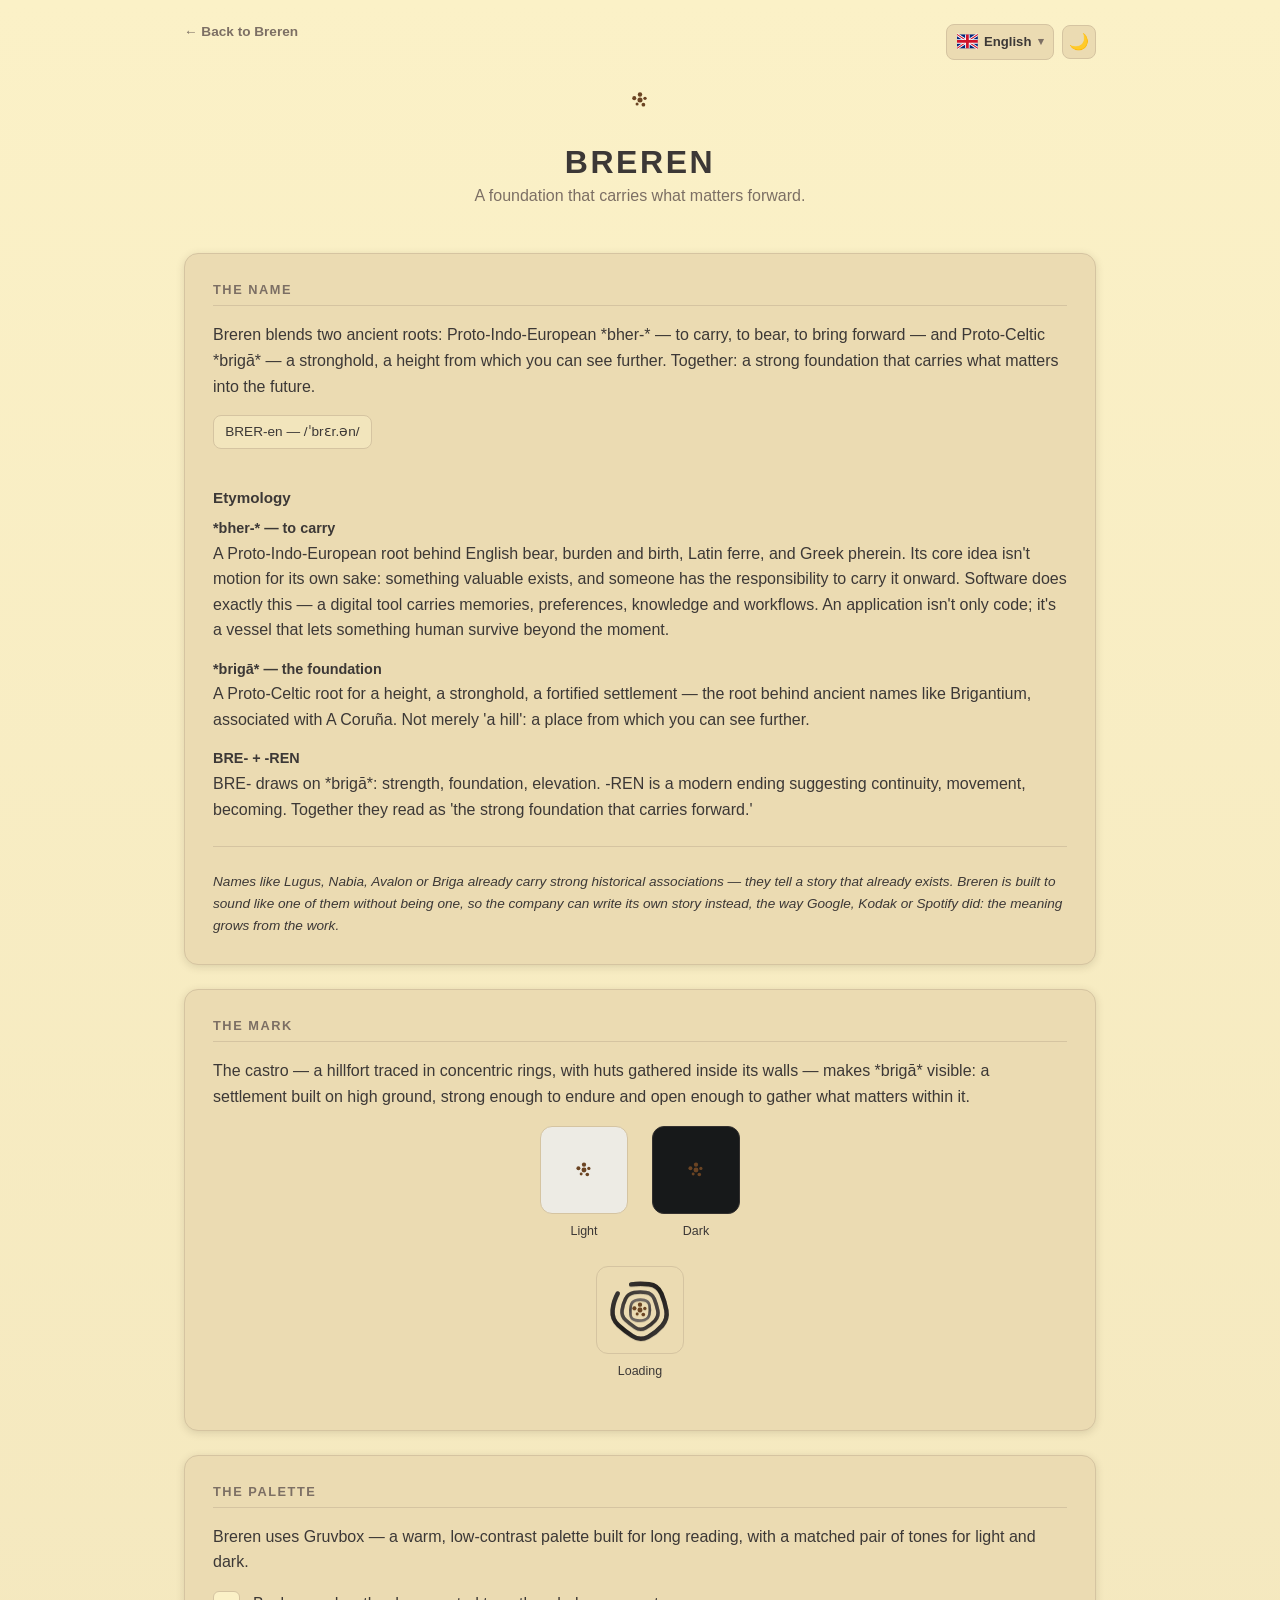
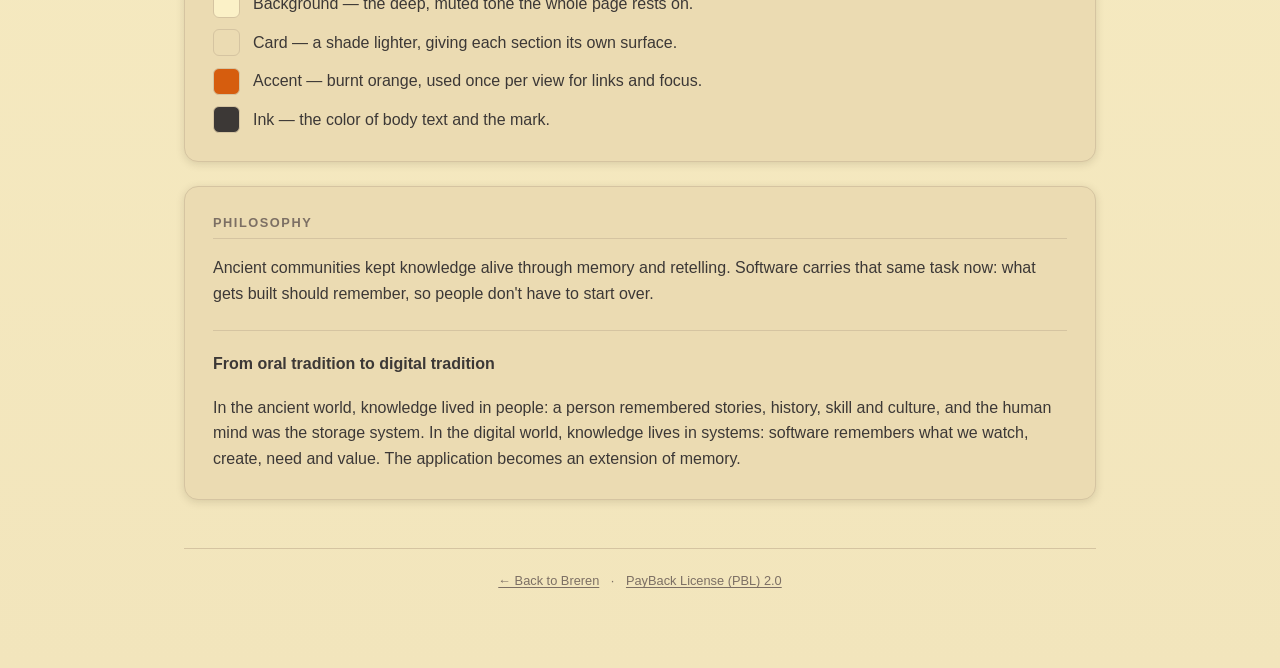
==== commit defc705b: "[A] show the mark in light/dark and spinning on the About page feat: pair the draw-in reveal on a fi" ====
--- a/about/index.html
+++ b/about/index.html
@@ -81,13 +81,43 @@
     line-height: 1.6;
     margin: 0;
   }
-  .mark-lockup {
-    display: block;
-    width: 96px;
-    height: 96px;
-    margin: 0 auto 1.25rem;
-  }
-  .mark-lockup svg { display: block; width: 100%; height: 100%; }
+  .mark-demo {
+    display: flex;
+    flex-direction: column;
+    align-items: center;
+    gap: 1.5rem;
+    margin: 0.25rem 0 1.25rem;
+  }
+  .lockup-pair {
+    display: flex;
+    gap: 1.5rem;
+    flex-wrap: wrap;
+    justify-content: center;
+  }
+  .lockup-item {
+    display: flex;
+    flex-direction: column;
+    align-items: center;
+    gap: 0.5rem;
+  }
+  .lockup-frame {
+    width: 88px;
+    height: 88px;
+    border-radius: 12px;
+    padding: 8px;
+    cursor: pointer;
+  }
+  .lockup-frame svg { display: block; width: 100%; height: 100%; }
+  .lockup-frame:focus-visible { outline: 2px solid var(--accent); outline-offset: 3px; }
+  .lockup-light { background: #edebe4; border: 1px solid #d5c4a1; }
+  .lockup-dark  { background: #17191a; border: 1px solid #33302e; }
+  .lockup-spin  { background: var(--card-bg); border: 1px solid var(--card-border); cursor: default; }
+  .lockup-caption {
+    margin: 0;
+    font-size: 0.78rem;
+    color: var(--fg-muted);
+    text-align: center;
+  }
   .swatch-list {
     display: flex;
     flex-direction: column;
@@ -157,8 +187,24 @@
 
   <section class="card">
     <h2 id="mark-head"></h2>
-    <div class="mark-lockup" id="mark-lockup"></div>
     <p id="mark-body"></p>
+
+    <div class="mark-demo">
+      <div class="lockup-pair">
+        <div class="lockup-item">
+          <div class="lockup-frame lockup-light" id="lockup-light" role="button" tabindex="0" aria-label="Redraw logo"></div>
+          <p class="lockup-caption" id="lockup-light-caption"></p>
+        </div>
+        <div class="lockup-item">
+          <div class="lockup-frame lockup-dark" id="lockup-dark" role="button" tabindex="0" aria-label="Redraw logo"></div>
+          <p class="lockup-caption" id="lockup-dark-caption"></p>
+        </div>
+      </div>
+      <div class="lockup-item">
+        <div class="lockup-frame lockup-spin" id="lockup-spin" aria-hidden="true"></div>
+        <p class="lockup-caption" id="lockup-spin-caption"></p>
+      </div>
+    </div>
   </section>
 
   <section class="card">
@@ -194,6 +240,9 @@
       nameHead: 'O nome',
       markHead: 'A marca',
       markBody: 'O castro — un forte trazado en aneis concéntricos, coas cabanas reunidas dentro das súas murallas — fai visible *brigā*: un asentamento construído en alto, forte dabondo para perdurar e aberto dabondo para reunir o que importa dentro del.',
+      lockupLight: 'Claro',
+      lockupDark: 'Escuro',
+      lockupSpin: 'Cargando',
       etymologyHead: 'Etimoloxía',
       bherHead: '*bher-* — levar',
       bherBody: 'Unha raíz protoindoeuropea detrás do inglés bear, burden e birth, do latín ferre e do grego pherein. A idea central non é o movemento en si: algo valioso existe, e alguén ten a responsabilidade de levalo adiante. O software fai exactamente iso — unha ferramenta dixital leva memorias, preferencias, coñecemento e fluxos de traballo. Unha aplicación non é só código; é un recipiente que permite que algo humano sobreviva máis alá do momento.',
@@ -217,6 +266,9 @@
       nameHead: 'The name',
       markHead: 'The mark',
       markBody: 'The castro — a hillfort traced in concentric rings, with huts gathered inside its walls — makes *brigā* visible: a settlement built on high ground, strong enough to endure and open enough to gather what matters within it.',
+      lockupLight: 'Light',
+      lockupDark: 'Dark',
+      lockupSpin: 'Loading',
       etymologyHead: 'Etymology',
       bherHead: '*bher-* — to carry',
       bherBody: 'A Proto-Indo-European root behind English bear, burden and birth, Latin ferre, and Greek pherein. Its core idea isn\'t motion for its own sake: something valuable exists, and someone has the responsibility to carry it onward. Software does exactly this — a digital tool carries memories, preferences, knowledge and workflows. An application isn\'t only code; it\'s a vessel that lets something human survive beyond the moment.',
@@ -240,6 +292,9 @@
       nameHead: 'La nomo',
       markHead: 'La signo',
       markBody: 'La kastro — fortikaĵo desegnita per koncentraj ringoj, kun kabanoj kolektitaj interne de ĝiaj muroj — igas *brigā*n videbla: loĝejo konstruita sur alteco, sufiĉe forta por daŭri kaj sufiĉe malfermita por kolekti interne tion, kio gravas.',
+      lockupLight: 'Hela',
+      lockupDark: 'Malluma',
+      lockupSpin: 'Ŝargante',
       etymologyHead: 'Etimologio',
       bherHead: '*bher-* — porti',
       bherBody: 'Praindeŭropa radiko malantaŭ la angla bear, burden kaj birth, la latina ferre, kaj la greka pherein. Ĝia kerna ideo ne estas movado por si mem: io valora ekzistas, kaj iu havas la respondecon porti ĝin plu. Programaro faras ĝuste tion — cifereca ilo portas memorojn, preferojn, scion kaj laborfluojn. Aplikaĵo ne estas nur kodo; ĝi estas ujo, kiu lasas ion homan postvivi la momenton.',
@@ -263,6 +318,9 @@
       nameHead: 'El nombre',
       markHead: 'La marca',
       markBody: 'El castro — un fuerte trazado en anillos concéntricos, con las cabañas reunidas dentro de sus murallas — hace visible *brigā*: un asentamiento construido en alto, lo bastante fuerte para perdurar y lo bastante abierto para reunir lo que importa en su interior.',
+      lockupLight: 'Claro',
+      lockupDark: 'Oscuro',
+      lockupSpin: 'Cargando',
       etymologyHead: 'Etimología',
       bherHead: '*bher-* — llevar',
       bherBody: 'Una raíz protoindoeuropea detrás del inglés bear, burden y birth, del latín ferre y del griego pherein. Su idea central no es el movimiento por sí mismo: algo valioso existe, y alguien tiene la responsabilidad de llevarlo hacia adelante. El software hace exactamente eso — una herramienta digital lleva recuerdos, preferencias, conocimiento y flujos de trabajo. Una aplicación no es solo código; es un recipiente que permite que algo humano sobreviva más allá del momento.',
@@ -286,6 +344,9 @@
       nameHead: 'Le nom',
       markHead: 'La marque',
       markBody: "Le castro — une forteresse tracée en anneaux concentriques, avec des huttes rassemblées derrière ses murailles — rend *brigā* visible : une implantation bâtie en hauteur, assez forte pour durer et assez ouverte pour rassembler ce qui compte en son sein.",
+      lockupLight: 'Clair',
+      lockupDark: 'Sombre',
+      lockupSpin: 'Chargement',
       etymologyHead: 'Étymologie',
       bherHead: '*bher-* — porter',
       bherBody: 'Une racine proto-indo-européenne à l\'origine de l\'anglais bear, burden et birth, du latin ferre et du grec pherein. Son idée centrale n\'est pas le mouvement pour lui-même : quelque chose de précieux existe, et quelqu\'un a la responsabilité de le porter plus loin. Le logiciel fait exactement cela — un outil numérique porte des souvenirs, des préférences, des connaissances et des habitudes de travail. Une application n\'est pas seulement du code ; c\'est un vase qui permet à quelque chose d\'humain de survivre au-delà de l\'instant.',
@@ -309,6 +370,9 @@
       nameHead: 'O nome',
       markHead: 'A marca',
       markBody: 'O castro — uma fortaleza traçada em anéis concêntricos, com cabanas reunidas dentro das suas muralhas — torna *brigā* visível: um povoado construído em altura, forte o bastante para perdurar e aberto o bastante para reunir o que importa no seu interior.',
+      lockupLight: 'Claro',
+      lockupDark: 'Escuro',
+      lockupSpin: 'A carregar',
       etymologyHead: 'Etimologia',
       bherHead: '*bher-* — levar',
       bherBody: 'Uma raiz proto-indo-europeia por trás do inglês bear, burden e birth, do latim ferre e do grego pherein. A sua ideia central não é o movimento por si só: algo valioso existe, e alguém tem a responsabilidade de o levar adiante. O software faz exatamente isso — uma ferramenta digital carrega memórias, preferências, conhecimento e fluxos de trabalho. Uma aplicação não é apenas código; é um recipiente que permite que algo humano sobreviva além do momento.',
@@ -332,6 +396,9 @@
       nameHead: 'Der Name',
       markHead: 'Das Zeichen',
       markBody: 'Der Castro — eine in konzentrischen Ringen angelegte Wallburg mit Hütten innerhalb ihrer Mauern — macht *brigā* sichtbar: eine Siedlung auf einer Anhöhe, stark genug, um zu bestehen, und offen genug, um zu sammeln, was darin zählt.',
+      lockupLight: 'Hell',
+      lockupDark: 'Dunkel',
+      lockupSpin: 'Laden',
       etymologyHead: 'Etymologie',
       bherHead: '*bher-* — tragen',
       bherBody: 'Eine urindogermanische Wurzel hinter dem englischen bear, burden und birth, dem lateinischen ferre und dem griechischen pherein. Ihr Kerngedanke ist nicht Bewegung um ihrer selbst willen: Etwas Wertvolles existiert, und jemand trägt die Verantwortung, es weiterzutragen. Genau das tut Software — ein digitales Werkzeug trägt Erinnerungen, Vorlieben, Wissen und Arbeitsabläufe. Eine Anwendung ist nicht nur Code; sie ist ein Gefäß, das etwas Menschliches den Moment überdauern lässt.',
@@ -355,6 +422,9 @@
       nameHead: 'Il nome',
       markHead: 'Il marchio',
       markBody: "Il castro — una fortezza tracciata in anelli concentrici, con capanne raccolte entro le sue mura — rende visibile *brigā*: un insediamento costruito in altura, abbastanza forte da durare e abbastanza aperto da raccogliere ciò che conta al suo interno.",
+      lockupLight: 'Chiaro',
+      lockupDark: 'Scuro',
+      lockupSpin: 'Caricamento',
       etymologyHead: 'Etimologia',
       bherHead: '*bher-* — portare',
       bherBody: 'Una radice proto-indoeuropea dietro l\'inglese bear, burden e birth, il latino ferre e il greco pherein. La sua idea centrale non è il movimento fine a se stesso: qualcosa di prezioso esiste, e qualcuno ha la responsabilità di portarlo avanti. Il software fa esattamente questo — uno strumento digitale porta ricordi, preferenze, conoscenza e flussi di lavoro. Un\'applicazione non è solo codice; è un recipiente che permette a qualcosa di umano di sopravvivere oltre l\'istante.',
@@ -378,6 +448,9 @@
       nameHead: 'Название',
       markHead: 'Знак',
       markBody: 'Кастро — крепость, очерченная концентрическими кольцами, с хижинами, собранными внутри её стен, — делает *brigā* видимой: поселение, построенное на возвышенности, достаточно прочное, чтобы выстоять, и достаточно открытое, чтобы вместить в себе то, что важно.',
+      lockupLight: 'Светлая',
+      lockupDark: 'Тёмная',
+      lockupSpin: 'Загрузка',
       etymologyHead: 'Этимология',
       bherHead: '*bher-* — нести',
       bherBody: 'Праиндоевропейский корень, лежащий в основе английских bear, burden и birth, латинского ferre и греческого pherein. Его суть не в движении ради движения: существует нечто ценное, и кто-то несёт ответственность нести это дальше. Именно это делает программное обеспечение — цифровой инструмент несёт воспоминания, предпочтения, знания и рабочие процессы. Приложение — не просто код; это сосуд, позволяющий чему-то человеческому пережить момент.',
@@ -401,6 +474,9 @@
       nameHead: '名字',
       markHead: '标志',
       markBody: '卡斯特罗(castro)——一座以同心环勾勒、内部聚居着房舍的山堡——让 *brigā* 变得可见:一处建于高地的聚落,坚固到足以长存,又开放到足以将重要之物汇聚其中。',
+      lockupLight: '浅色',
+      lockupDark: '深色',
+      lockupSpin: '加载中',
       etymologyHead: '词源',
       bherHead: '*bher-*——承载',
       bherBody: '这是一个原始印欧语词根,是英语 bear、burden、birth,拉丁语 ferre,以及希腊语 pherein 的共同来源。它的核心并非单纯的移动:某种有价值的东西存在着,而某人有责任将它继续传递下去。软件正是如此——一款数字工具承载着记忆、偏好、知识与工作流程。一个应用程序不仅仅是代码;它是一个容器,让某种属于人的东西得以在当下之外延续。',
@@ -424,6 +500,9 @@
       nameHead: '名前',
       markHead: '紋章',
       markBody: 'カストロ——同心円状の環で描かれ、城壁の内側に住居が集まる丘の砦——は *brigā* を目に見える形にしたものです。高台に築かれ、存続できるほど強く、大切なものを内に集められるほど開かれた集落です。',
+      lockupLight: 'ライト',
+      lockupDark: 'ダーク',
+      lockupSpin: '読み込み中',
       etymologyHead: '語源',
       bherHead: '*bher-*——運ぶ',
       bherBody: '英語の bear、burden、birth、ラテン語の ferre、ギリシャ語の pherein の背後にある印欧祖語の語根です。その核心にあるのは、単なる移動ではありません——価値あるものが存在し、誰かがそれを運び続ける責任を負う、という考えです。ソフトウェアはまさにそれを行います——デジタルツールは記憶、好み、知識、ワークフローを運びます。アプリケーションは単なるコードではなく、人間的な何かをその瞬間を超えて生き続けさせる器なのです。',
@@ -447,6 +526,9 @@
       nameHead: '이름',
       markHead: '상징',
       markBody: '카스트로(castro) — 동심원 모양으로 그려진 성채로, 성벽 안에 오두막들이 모여 있는 — 는 *brigā*를 눈에 보이게 만듭니다: 높은 곳에 세워져 지속될 만큼 튼튼하고, 중요한 것을 안에 모을 만큼 열려 있는 정착지입니다.',
+      lockupLight: '라이트',
+      lockupDark: '다크',
+      lockupSpin: '로딩 중',
       etymologyHead: '어원',
       bherHead: '*bher-* — 나르다',
       bherBody: '영어 bear, burden, birth, 라틴어 ferre, 그리스어 pherein의 뿌리가 된 인도유럽조어 어근입니다. 그 핵심은 단순한 이동이 아닙니다 — 가치 있는 무언가가 존재하고, 누군가가 그것을 계속 나를 책임을 진다는 것입니다. 소프트웨어가 하는 일이 바로 그것입니다 — 디지털 도구는 기억, 선호, 지식, 작업 흐름을 나릅니다. 애플리케이션은 단순한 코드가 아니라, 인간적인 무언가가 그 순간을 넘어 살아남게 하는 그릇입니다.',
@@ -470,6 +552,9 @@
       nameHead: 'الاسم',
       markHead: 'الشعار',
       markBody: 'الكاسترو — حصن مرسوم في حلقات متحدة المركز، تتجمع الأكواخ داخل أسواره — يجعل *brigā* مرئية: مستوطنة بُنيت على مرتفع، قوية بما يكفي لتدوم، ومنفتحة بما يكفي لتجمع ما يهم بداخلها.',
+      lockupLight: 'فاتح',
+      lockupDark: 'داكن',
+      lockupSpin: 'جارٍ التحميل',
       etymologyHead: 'أصل الكلمة',
       bherHead: '*bher-* — يحمل',
       bherBody: 'جذر هندي أوروبي بدائي يقف وراء الإنجليزية bear وburden وbirth، واللاتينية ferre، واليونانية pherein. فكرته الجوهرية ليست الحركة لذاتها: شيء ثمين موجود، وعلى أحد مسؤولية حمله إلى الأمام. هذا بالضبط ما تفعله البرمجيات — أداة رقمية تحمل الذكريات والتفضيلات والمعرفة وسير العمل. التطبيق ليس مجرد شيفرة؛ إنه وعاء يتيح لشيء إنساني أن يبقى بعد اللحظة.',
@@ -493,6 +578,9 @@
       nameHead: 'नाम',
       markHead: 'चिह्न',
       markBody: 'कास्ट्रो — संकेंद्रित छल्लों में बना एक किला, जिसकी दीवारों के भीतर झोपड़ियाँ इकट्ठा हैं — *brigā* को दृश्य रूप देता है: ऊँचाई पर बना एक बसाव, इतना मज़बूत कि टिका रहे और इतना खुला कि जो महत्वपूर्ण है उसे अपने भीतर समेट सके।',
+      lockupLight: 'हल्का',
+      lockupDark: 'गहरा',
+      lockupSpin: 'लोड हो रहा है',
       etymologyHead: 'व्युत्पत्ति',
       bherHead: '*bher-* — ले जाना',
       bherBody: 'एक प्रोटो-इंडो-यूरोपीय मूल जो अंग्रेज़ी के bear, burden और birth, लातिन के ferre, और यूनानी के pherein के पीछे है। इसका मूल विचार केवल गति नहीं है: कुछ मूल्यवान अस्तित्व में है, और किसी की ज़िम्मेदारी है उसे आगे ले जाना। सॉफ़्टवेयर ठीक यही करता है — एक डिजिटल उपकरण यादें, प्राथमिकताएँ, ज्ञान और कार्यप्रवाह ले जाता है। एक ऐप केवल कोड नहीं है; यह एक पात्र है जो किसी मानवीय चीज़ को उस पल से आगे जीवित रहने देता है।',
@@ -516,6 +604,9 @@
       nameHead: 'নাম',
       markHead: 'প্রতীক',
       markBody: 'কাস্ত্রো — কেন্দ্রীভূত বলয়ে আঁকা একটি দুর্গ, যার প্রাচীরের ভেতরে কুঁড়েঘরগুলো জড়ো হয়ে আছে — *brigā*-কে দৃশ্যমান করে তোলে: উঁচু জমিতে গড়া একটি বসতি, টিকে থাকার মতো শক্তিশালী এবং গুরুত্বপূর্ণ যা কিছু তার ভেতরে জড়ো করার মতো উন্মুক্ত।',
+      lockupLight: 'হালকা',
+      lockupDark: 'গাঢ়',
+      lockupSpin: 'লোড হচ্ছে',
       etymologyHead: 'ব্যুৎপত্তি',
       bherHead: '*bher-* — বহন করা',
       bherBody: 'একটি প্রোটো-ইন্দো-ইউরোপীয় মূল, যা ইংরেজি bear, burden ও birth, ল্যাটিন ferre এবং গ্রিক pherein-এর পেছনে রয়েছে। এর মূল ভাব শুধু গতি নয়: মূল্যবান কিছু বিদ্যমান, এবং কারো দায়িত্ব তা সামনে বহন করে নেওয়া। সফটওয়্যার ঠিক এটাই করে — একটি ডিজিটাল হাতিয়ার স্মৃতি, পছন্দ, জ্ঞান ও কর্মপ্রবাহ বহন করে। একটি অ্যাপ কেবল কোড নয়; এটি এমন এক পাত্র যা মানবিক কিছুকে মুহূর্তের পরেও টিকে থাকতে দেয়।',
@@ -539,6 +630,9 @@
       nameHead: 'نام',
       markHead: 'نشان',
       markBody: 'کاسترو — ایک قلعہ جو ہم مرکز حلقوں میں بنا ہے، جس کی دیواروں کے اندر جھونپڑیاں جمع ہیں — *brigā* کو نظر آنے کے قابل بناتا ہے: بلندی پر بنی ایک بستی، اتنی مضبوط کہ قائم رہے اور اتنی کھلی کہ اہم چیزوں کو اپنے اندر سمیٹ سکے۔',
+      lockupLight: 'ہلکا',
+      lockupDark: 'گہرا',
+      lockupSpin: 'لوڈ ہو رہا ہے',
       etymologyHead: 'اشتقاقیات',
       bherHead: '*bher-* — لے جانا',
       bherBody: 'ایک پروٹو-انڈو-یورپی جڑ جو انگریزی کے bear، burden اور birth، لاطینی کے ferre، اور یونانی کے pherein کے پیچھے ہے۔ اس کا بنیادی خیال محض حرکت نہیں: کوئی قیمتی چیز موجود ہے، اور کسی کی ذمہ داری ہے اسے آگے لے جانا۔ سافٹ ویئر بالکل یہی کرتا ہے — ایک ڈیجیٹل ٹول یادیں، ترجیحات، علم اور ورک فلو لے جاتا ہے۔ ایک ایپ محض کوڈ نہیں؛ یہ ایک برتن ہے جو کسی انسانی چیز کو اُس لمحے سے آگے زندہ رہنے دیتا ہے۔',
@@ -562,6 +656,9 @@
       nameHead: 'نام',
       markHead: 'نشان',
       markBody: 'کاسترو — دژی ترسیم‌شده در حلقه‌های هم‌مرکز، با کلبه‌هایی که درون دیوارهایش گرد آمده‌اند — *brigā* را قابل‌مشاهده می‌کند: سکونتگاهی ساخته‌شده بر بلندا، به اندازه‌ای استوار که دوام بیاورد و به اندازه‌ای باز که آنچه اهمیت دارد را در خود گرد آورد.',
+      lockupLight: 'روشن',
+      lockupDark: 'تیره',
+      lockupSpin: 'در حال بارگذاری',
       etymologyHead: 'ریشه‌شناسی',
       bherHead: '*bher-* — بردن',
       bherBody: 'ریشه‌ای پروتوهندواروپایی که پشت واژه‌های انگلیسی bear، burden و birth، لاتین ferre، و یونانی pherein قرار دارد. ایده اصلی آن صرفاً حرکت نیست: چیزی ارزشمند وجود دارد و کسی مسئولیت دارد آن را به پیش ببرد. نرم‌افزار دقیقاً همین کار را می‌کند — ابزاری دیجیتال خاطرات، ترجیحات، دانش و روندهای کاری را حمل می‌کند. یک برنامه صرفاً کد نیست؛ ظرفی است که اجازه می‌دهد چیزی انسانی از آن لحظه فراتر باقی بماند.',
@@ -585,6 +682,9 @@
       nameHead: 'İsim',
       markHead: 'Simge',
       markBody: "Castro — iç içe halkalar hâlinde çizilmiş, surlarının içinde kulübelerin toplandığı bir kale — *brigā*'yı görünür kılar: yükseklikte kurulmuş, dayanacak kadar güçlü ve içindeki önemli şeyleri toplayacak kadar açık bir yerleşim.",
+      lockupLight: 'Aydınlık',
+      lockupDark: 'Karanlık',
+      lockupSpin: 'Yükleniyor',
       etymologyHead: 'Köken bilgisi',
       bherHead: '*bher-* — taşımak',
       bherBody: 'İngilizce bear, burden ve birth, Latince ferre ve Yunanca pherein\'in ardındaki Proto-Hint-Avrupa kökü. Temel fikri kendi başına hareket değildir: değerli bir şey vardır ve birinin onu ileriye taşıma sorumluluğu vardır. Yazılım tam olarak bunu yapar — dijital bir araç anıları, tercihleri, bilgiyi ve iş akışlarını taşır. Bir uygulama yalnızca kod değildir; insani bir şeyin o andan öteye hayatta kalmasını sağlayan bir kaptır.',
@@ -608,6 +708,9 @@
       nameHead: 'Tên gọi',
       markHead: 'Biểu tượng',
       markBody: 'Castro — một pháo đài được vẽ thành các vòng đồng tâm, với những túp lều tụ họp bên trong tường thành — làm cho *brigā* trở nên hữu hình: một khu định cư xây trên cao, đủ vững chắc để tồn tại và đủ rộng mở để quy tụ những điều quan trọng bên trong nó.',
+      lockupLight: 'Sáng',
+      lockupDark: 'Tối',
+      lockupSpin: 'Đang tải',
       etymologyHead: 'Từ nguyên',
       bherHead: '*bher-* — mang',
       bherBody: 'Một gốc từ Tiền Ấn-Âu đứng sau tiếng Anh bear, burden và birth, tiếng Latin ferre, và tiếng Hy Lạp pherein. Ý tưởng cốt lõi của nó không phải là sự chuyển động vì bản thân nó: một điều gì đó quý giá tồn tại, và ai đó có trách nhiệm mang nó tiếp tục về phía trước. Phần mềm làm chính xác điều đó — một công cụ số mang theo ký ức, sở thích, kiến thức và quy trình làm việc. Một ứng dụng không chỉ là mã nguồn; nó là một vật chứa cho phép điều gì đó thuộc về con người tồn tại vượt khỏi khoảnh khắc.',
@@ -631,6 +734,9 @@
       nameHead: 'Nama',
       markHead: 'Lambang',
       markBody: 'Castro — benteng yang digambar dalam cincin konsentris, dengan gubuk-gubuk berkumpul di dalam temboknya — membuat *brigā* menjadi nyata: sebuah permukiman yang dibangun di dataran tinggi, cukup kuat untuk bertahan dan cukup terbuka untuk mengumpulkan hal-hal penting di dalamnya.',
+      lockupLight: 'Terang',
+      lockupDark: 'Gelap',
+      lockupSpin: 'Memuat',
       etymologyHead: 'Etimologi',
       bherHead: '*bher-* — membawa',
       bherBody: 'Akar Proto-Indo-Eropa di balik bahasa Inggris bear, burden, dan birth, bahasa Latin ferre, dan bahasa Yunani pherein. Gagasan intinya bukan sekadar gerakan: sesuatu yang berharga ada, dan seseorang memiliki tanggung jawab untuk membawanya maju. Perangkat lunak melakukan persis itu — alat digital membawa kenangan, preferensi, pengetahuan, dan alur kerja. Sebuah aplikasi bukan hanya kode; ia adalah wadah yang memungkinkan sesuatu yang manusiawi bertahan melampaui momennya.',
@@ -654,6 +760,9 @@
       nameHead: 'ชื่อ',
       markHead: 'สัญลักษณ์',
       markBody: 'คาสโตร — ป้อมปราการที่ลากเป็นวงแหวนซ้อนกัน มีกระท่อมรวมกันอยู่ภายในกำแพง — ทำให้ *brigā* มองเห็นได้: ถิ่นฐานที่สร้างบนที่สูง แข็งแกร่งพอจะยืนยงและเปิดกว้างพอจะรวบรวมสิ่งสำคัญไว้ภายใน',
+      lockupLight: 'สว่าง',
+      lockupDark: 'มืด',
+      lockupSpin: 'กำลังโหลด',
       etymologyHead: 'รากศัพท์',
       bherHead: '*bher-* — แบก',
       bherBody: 'รากศัพท์ Proto-Indo-European ที่อยู่เบื้องหลังคำภาษาอังกฤษ bear, burden และ birth, ภาษาละติน ferre และภาษากรีก pherein แนวคิดหลักของมันไม่ใช่การเคลื่อนไหวเพื่อตัวมันเอง แต่คือ สิ่งมีค่าบางอย่างมีอยู่ และมีใครสักคนมีหน้าที่นำพามันต่อไปข้างหน้า ซอฟต์แวร์ทำสิ่งนี้เป๊ะ ๆ — เครื่องมือดิจิทัลแบกความทรงจำ ความชอบ ความรู้ และขั้นตอนการทำงาน แอปพลิเคชันไม่ใช่แค่โค้ด แต่เป็นภาชนะที่ทำให้สิ่งที่เป็นมนุษย์อยู่รอดเกินกว่าช่วงเวลานั้น',
@@ -677,6 +786,9 @@
       nameHead: 'Jina',
       markHead: 'Alama',
       markBody: 'Castro — ngome iliyochorwa kwa miduara inayozunguka kituo kimoja, yenye vibanda vilivyokusanyika ndani ya kuta zake — inafanya *brigā* ionekane: makazi yaliyojengwa juu ya kilele, imara vya kutosha kudumu na wazi vya kutosha kukusanya yaliyo muhimu ndani yake.',
+      lockupLight: 'Mwanga',
+      lockupDark: 'Giza',
+      lockupSpin: 'Inapakia',
       etymologyHead: 'Asili ya neno',
       bherHead: '*bher-* — kubeba',
       bherBody: 'Mzizi wa Proto-Indo-European ulio nyuma ya maneno ya Kiingereza bear, burden na birth, Kilatini ferre, na Kigiriki pherein. Wazo lake kuu si mwendo wenyewe: kitu chenye thamani kipo, na mtu ana jukumu la kukibeba mbele. Programu hufanya hivyo hasa — chombo cha kidijitali hubeba kumbukumbu, mapendeleo, maarifa na mtiririko wa kazi. Programu si msimbo tu; ni chombo kinachoruhusu jambo la kibinadamu kuendelea kuishi zaidi ya wakati huo.',
@@ -700,6 +812,9 @@
       nameHead: 'పేరు',
       markHead: 'చిహ్నం',
       markBody: 'కాస్ట్రో — కేంద్రీకృత వలయాలలో గీయబడిన కోట, దాని గోడల లోపల గుడిసెలు సమావేశమై ఉంటాయి — *brigā*ను కనిపించేలా చేస్తుంది: ఎత్తైన ప్రదేశంలో నిర్మించిన ఒక నివాసం, నిలదొక్కుకునేంత బలంగా మరియు ముఖ్యమైనవాటిని తనలో సమకూర్చుకునేంత తెరిచి ఉంటుంది.',
+      lockupLight: 'లైట్',
+      lockupDark: 'డార్క్',
+      lockupSpin: 'లోడ్ అవుతోంది',
       etymologyHead: 'పదవ్యుత్పత్తి',
       bherHead: '*bher-* — మోయడం',
       bherBody: 'ఆంగ్లంలోని bear, burden మరియు birth, లాటిన్ ferre, గ్రీక్ pherein వెనుక ఉన్న ప్రోటో-ఇండో-యూరోపియన్ మూలం. దీని ప్రధాన భావన కేవలం కదలిక కాదు: విలువైనది ఏదో ఉంది, మరియు దానిని ముందుకు మోసుకెళ్లే బాధ్యత ఎవరికైనా ఉంది. సాఫ్ట్‌వేర్ సరిగ్గా అదే చేస్తుంది — డిజిటల్ సాధనం జ్ఞాపకాలు, ప్రాధాన్యతలు, జ్ఞానం మరియు కార్యప్రవాహాలను మోస్తుంది. యాప్ కేవలం కోడ్ కాదు; అది మానవీయమైనది ఆ క్షణాన్ని దాటి మనుగడ సాగించేలా చేసే పాత్ర.',
@@ -723,6 +838,9 @@
       nameHead: 'பெயர்',
       markHead: 'சின்னம்',
       markBody: 'காஸ்ட்ரோ — செறிவான வளையங்களில் வரையப்பட்ட ஒரு கோட்டை, அதன் சுவர்களுக்குள் குடிசைகள் ஒன்றுகூடியிருக்கும் — *brigā*வை காணக்கூடியதாக ஆக்குகிறது: உயரமான இடத்தில் கட்டப்பட்ட ஒரு குடியேற்றம், நீடிக்கும் அளவுக்கு வலிமையானது மற்றும் முக்கியமானவற்றை தனக்குள் சேகரிக்கும் அளவுக்கு திறந்தது.',
+      lockupLight: 'வெளிச்சம்',
+      lockupDark: 'இருள்',
+      lockupSpin: 'ஏற்றுகிறது',
       etymologyHead: 'சொல் வரலாறு',
       bherHead: '*bher-* — சுமப்பது',
       bherBody: 'ஆங்கிலத்தில் bear, burden, birth, லத்தீனில் ferre, கிரேக்கத்தில் pherein ஆகியவற்றுக்குப் பின்னால் உள்ள புரோட்டோ-இந்தோ-ஐரோப்பிய வேர். இதன் மையக் கருத்து வெறும் இயக்கம் அல்ல: மதிப்புமிக்க ஏதோ ஒன்று உள்ளது, அதை முன்னோக்கி சுமக்கும் பொறுப்பு ஒருவருக்கு உண்டு. மென்பொருள் சரியாக அதையே செய்கிறது — ஒரு டிஜிட்டல் கருவி நினைவுகள், விருப்பங்கள், அறிவு மற்றும் பணிப்பாய்வுகளை சுமக்கிறது. ஒரு பயன்பாடு வெறும் குறியீடு அல்ல; அது மனிதத்தன்மை கொண்ட ஏதோ ஒன்று அந்த தருணத்தைக் கடந்து உயிர்வாழ அனுமதிக்கும் ஒரு பாத்திரம்.',
@@ -746,6 +864,9 @@
       nameHead: 'ਨਾਮ',
       markHead: 'ਨਿਸ਼ਾਨ',
       markBody: "ਕਾਸਤਰੋ — ਕੇਂਦਰਿਤ ਰਿੰਗਾਂ ਵਿੱਚ ਬਣਿਆ ਇੱਕ ਕਿਲ੍ਹਾ, ਜਿਸ ਦੀਆਂ ਦੀਵਾਰਾਂ ਅੰਦਰ ਝੌਂਪੜੀਆਂ ਇਕੱਠੀਆਂ ਹੁੰਦੀਆਂ ਹਨ — *brigā* ਨੂੰ ਦਿਖਾਈ ਦੇਣ ਯੋਗ ਬਣਾਉਂਦਾ ਹੈ: ਉਚਾਈ 'ਤੇ ਬਣੀ ਇੱਕ ਬਸਤੀ, ਟਿਕੇ ਰਹਿਣ ਜੋਗੀ ਮਜ਼ਬੂਤ ਅਤੇ ਜ਼ਰੂਰੀ ਚੀਜ਼ਾਂ ਨੂੰ ਆਪਣੇ ਅੰਦਰ ਇਕੱਠਾ ਕਰਨ ਜੋਗੀ ਖੁੱਲ੍ਹੀ।",
+      lockupLight: 'ਹਲਕਾ',
+      lockupDark: 'ਗੂੜ੍ਹਾ',
+      lockupSpin: 'ਲੋਡ ਹੋ ਰਿਹਾ ਹੈ',
       etymologyHead: 'ਵਿਉਤਪਤੀ',
       bherHead: '*bher-* — ਚੁੱਕਣਾ',
       bherBody: 'ਇੱਕ ਪ੍ਰੋਟੋ-ਇੰਡੋ-ਯੂਰਪੀਅਨ ਜੜ੍ਹ ਜੋ ਅੰਗਰੇਜ਼ੀ ਦੇ bear, burden ਅਤੇ birth, ਲਾਤੀਨੀ ਦੇ ferre, ਅਤੇ ਯੂਨਾਨੀ ਦੇ pherein ਪਿੱਛੇ ਹੈ। ਇਸਦਾ ਮੂਲ ਵਿਚਾਰ ਸਿਰਫ਼ ਹਿਲਜੁਲ ਨਹੀਂ: ਕੁਝ ਕੀਮਤੀ ਮੌਜੂਦ ਹੈ, ਅਤੇ ਕਿਸੇ ਦੀ ਜ਼ਿੰਮੇਵਾਰੀ ਹੈ ਇਸਨੂੰ ਅੱਗੇ ਲਿਜਾਣਾ। ਸਾਫਟਵੇਅਰ ਬਿਲਕੁਲ ਇਹੀ ਕਰਦਾ ਹੈ — ਇੱਕ ਡਿਜੀਟਲ ਸੰਦ ਯਾਦਾਂ, ਪਸੰਦਾਂ, ਗਿਆਨ ਅਤੇ ਕੰਮ-ਪ੍ਰਵਾਹ ਲੈ ਕੇ ਜਾਂਦਾ ਹੈ। ਇੱਕ ਐਪ ਸਿਰਫ਼ ਕੋਡ ਨਹੀਂ; ਇਹ ਇੱਕ ਭਾਂਡਾ ਹੈ ਜੋ ਕਿਸੇ ਮਨੁੱਖੀ ਚੀਜ਼ ਨੂੰ ਉਸ ਪਲ ਤੋਂ ਅੱਗੇ ਜਿਊਂਦਾ ਰਹਿਣ ਦਿੰਦਾ ਹੈ।',
@@ -806,6 +927,9 @@
     document.getElementById('why-not-aside').textContent = t('whyNotAside');
     document.getElementById('mark-head').textContent = t('markHead');
     document.getElementById('mark-body').textContent = t('markBody');
+    document.getElementById('lockup-light-caption').textContent = t('lockupLight');
+    document.getElementById('lockup-dark-caption').textContent = t('lockupDark');
+    document.getElementById('lockup-spin-caption').textContent = t('lockupSpin');
     document.getElementById('palette-head').textContent = t('paletteHead');
     document.getElementById('palette-body').textContent = t('paletteBody');
     document.getElementById('swatch-bg').textContent = t('swatchBg');
@@ -822,19 +946,18 @@
   currentLang = BrerenCommon.detectLang();
 
   BrerenCommon.setupLangPicker(function () { return currentLang; }, selectLang);
-  BrerenCommon.setupThemeToggle(t);
+  var repaintSpinLockup = setupMarkCard();
+  BrerenCommon.setupThemeToggle(t, function (theme) { repaintSpinLockup(theme === 'dark'); });
   setupLogoMark();
   BrerenCommon.applyTheme(BrerenCommon.effectiveTheme(), t);
   BrerenCommon.applyDirection(currentLang);
   applyTexts();
 
   // ---- logo mark ----------------------------------------------------
-  // Static (non-interactive replay) lockup for the card header, plus the
-  // interactive header mark that matches index.html's redraw-on-click.
+  // Interactive header mark that matches index.html's redraw-on-click.
 
   function setupLogoMark() {
     var mark = document.getElementById('logo-mark');
-    var lockup = document.getElementById('mark-lockup');
     var busy = false;
 
     fetch('../icons/breren-logo-animated.svg', { cache: 'no-store' })
@@ -851,11 +974,6 @@
       })
       .catch(function () {}); // decorative; page works without it
 
-    fetch('../icons/breren-logo.svg', { cache: 'no-store' })
-      .then(function (r) { return r.text(); })
-      .then(function (svgText) { lockup.innerHTML = svgText; })
-      .catch(function () {});
-
     function replay() {
       if (busy) return;
       var animated = mark.querySelectorAll('.rampart, .hut');
@@ -883,6 +1001,110 @@
       }
     }
   }
+
+  // ---- mark card: light/dark lockups + a spinning (loading-state) demo ---
+  // The mark's colors normally switch via `@media (prefers-color-scheme)`
+  // inside the fetched SVGs, which tracks the OS setting, not this page's
+  // own light/dark toggle. The two lockups below need to show a *specific*
+  // ground regardless of that toggle, so each fetched SVG gets a forced
+  // color override appended as its own <style> block (with !important,
+  // since specificity alone can't out-rank a later media-query match).
+  //
+  // Static (non-media-query) source colors, copied from
+  // icons/breren-logo.svg's default and dark blocks.
+  var LIGHT_PALETTE = { outer: '#33302e', middle: '#4a4542', inner: '#635d59', hut: '#6b4423' };
+  var DARK_PALETTE = { outer: '#b0a696', middle: '#a39d95', inner: '#928878', hut: '#c9944f' };
+
+  function forceFlatColors(svgText, palette) {
+    var override =
+      '<style>.outer{stroke:' + palette.outer + ' !important}' +
+      '.middle{stroke:' + palette.middle + ' !important}' +
+      '.inner{stroke:' + palette.inner + ' !important}' +
+      '.hut{fill:' + palette.hut + ' !important}</style>';
+    return svgText.replace('</svg>', override + '</svg>');
+  }
+
+  // breren-logo-spin.svg paints its ramparts with gradient fills (already
+  // shipped in both a light and a `-dark` id variant) rather than flat
+  // colors, so forcing a ground here means forcing which gradient id each
+  // rampart references, not a literal color.
+  function forceGradientColors(svgText, dark) {
+    var suffix = dark ? '-dark' : '';
+    var hut = dark ? DARK_PALETTE.hut : LIGHT_PALETTE.hut;
+    var override =
+      '<style>.outer{stroke:url(#g-outer' + suffix + ') !important}' +
+      '.middle{stroke:url(#g-middle' + suffix + ') !important}' +
+      '.inner{stroke:url(#g-inner' + suffix + ') !important}' +
+      '.hut{fill:' + hut + ' !important}</style>';
+    return svgText.replace('</svg>', override + '</svg>');
+  }
+
+  function wireReplay(host) {
+    var busy = false;
+    function replay() {
+      if (busy) return;
+      var animated = host.querySelectorAll('.rampart, .hut');
+      if (animated.length === 0) return;
+      if (window.matchMedia('(prefers-reduced-motion: reduce)').matches) return;
+
+      busy = true;
+      var remaining = animated.length;
+      Array.prototype.forEach.call(animated, function (el) { el.style.animation = 'none'; });
+      void host.offsetWidth; // force reflow so the animation restarts
+      Array.prototype.forEach.call(animated, function (el) {
+        el.style.animation = '';
+        el.addEventListener('animationend', onEnd);
+      });
+
+      function onEnd(e) {
+        e.currentTarget.removeEventListener('animationend', onEnd);
+        remaining--;
+        if (remaining === 0) busy = false;
+      }
+    }
+    host.addEventListener('click', replay);
+    host.addEventListener('keydown', function (e) {
+      if (e.key === 'Enter' || e.key === ' ') {
+        e.preventDefault();
+        replay();
+      }
+    });
+  }
+
+  // Returns a `repaint(dark)` function the theme toggle calls so the
+  // spinning demo always matches the page's *current* theme, not just
+  // whatever the OS preference was when it first loaded.
+  function setupMarkCard() {
+    var lightHost = document.getElementById('lockup-light');
+    var darkHost = document.getElementById('lockup-dark');
+    var spinHost = document.getElementById('lockup-spin');
+    var spinSvgText = null;
+
+    fetch('../icons/breren-logo-animated.svg', { cache: 'no-store' })
+      .then(function (r) { return r.text(); })
+      .then(function (svgText) {
+        lightHost.innerHTML = forceFlatColors(svgText, LIGHT_PALETTE);
+        darkHost.innerHTML = forceFlatColors(svgText, DARK_PALETTE);
+        wireReplay(lightHost);
+        wireReplay(darkHost);
+      })
+      .catch(function () {}); // decorative; page works without it
+
+    function paint(dark) {
+      if (spinSvgText === null) return; // not fetched yet; initial fetch below paints once loaded
+      spinHost.innerHTML = forceGradientColors(spinSvgText, dark);
+    }
+
+    fetch('../icons/breren-logo-spin.svg', { cache: 'no-store' })
+      .then(function (r) { return r.text(); })
+      .then(function (svgText) {
+        spinSvgText = svgText;
+        paint(BrerenCommon.effectiveTheme() === 'dark');
+      })
+      .catch(function () {});
+
+    return paint;
+  }
 })();
 </script>
 </body>
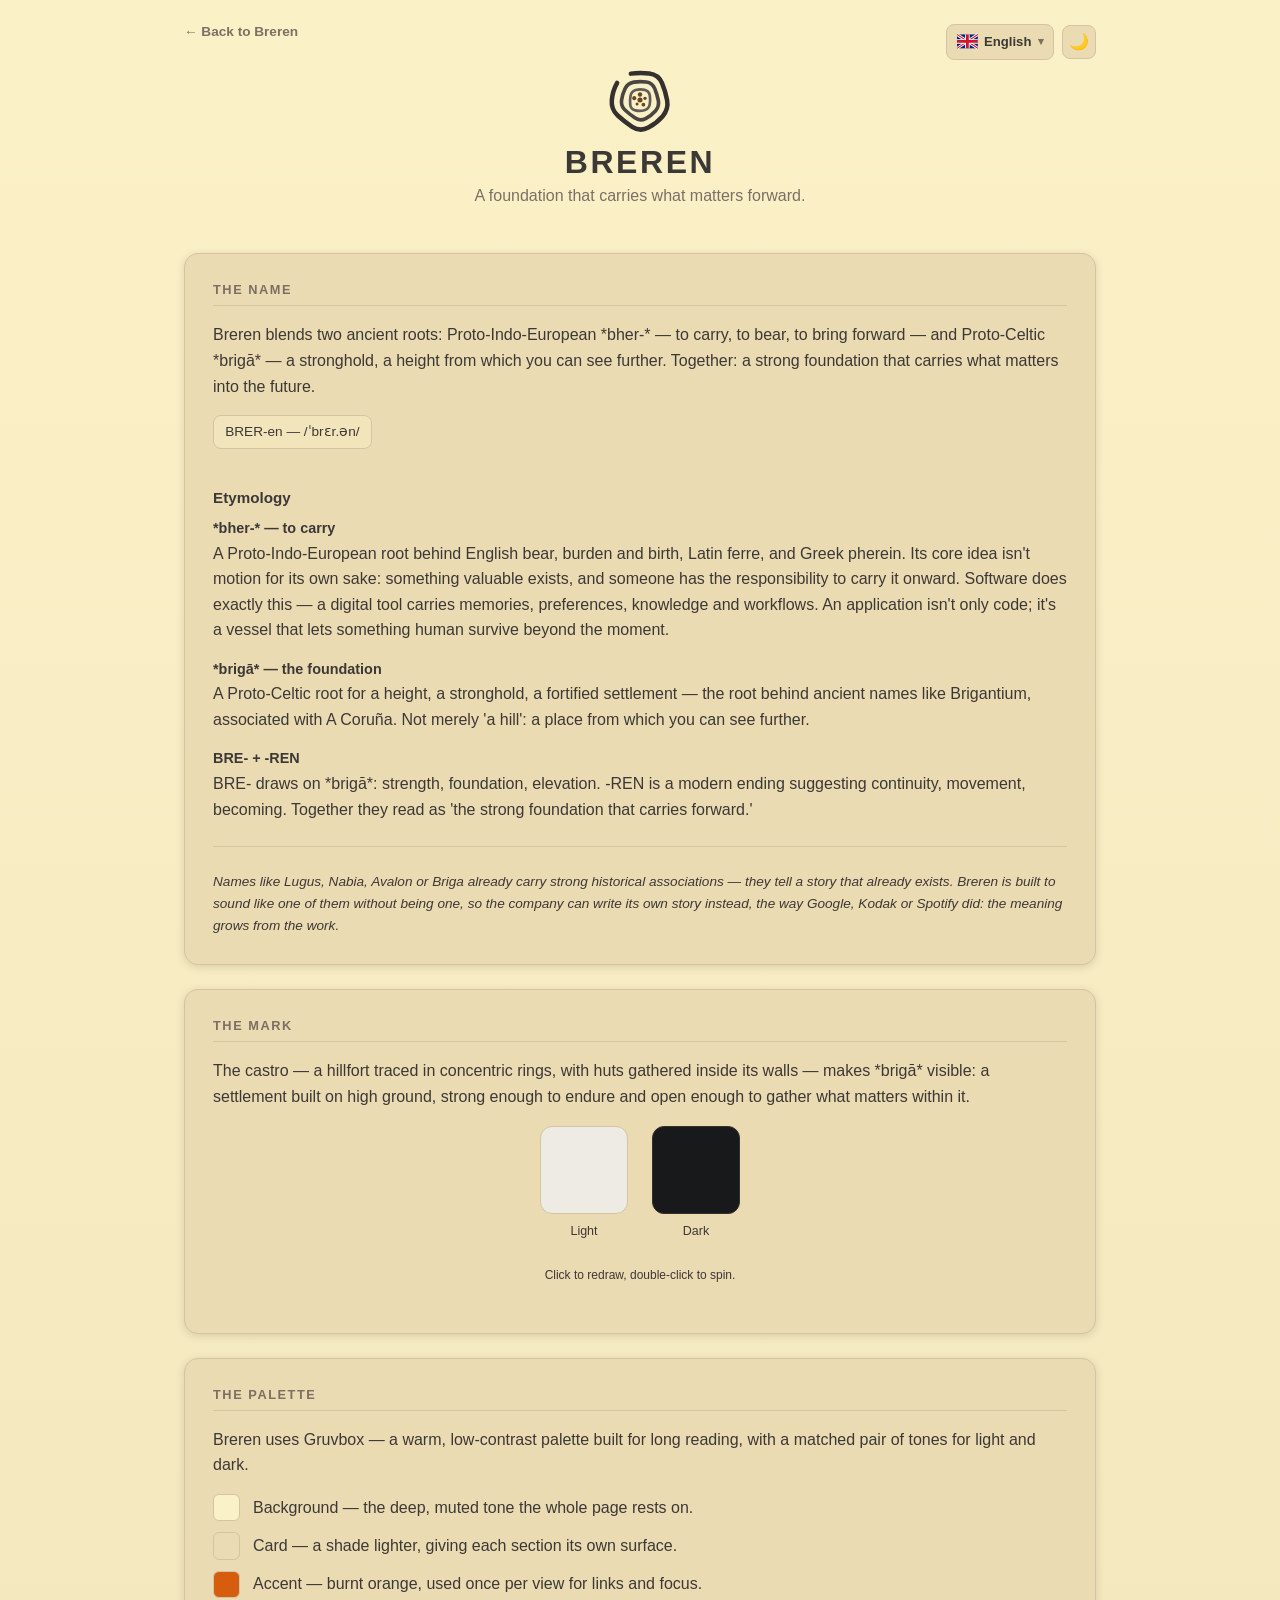
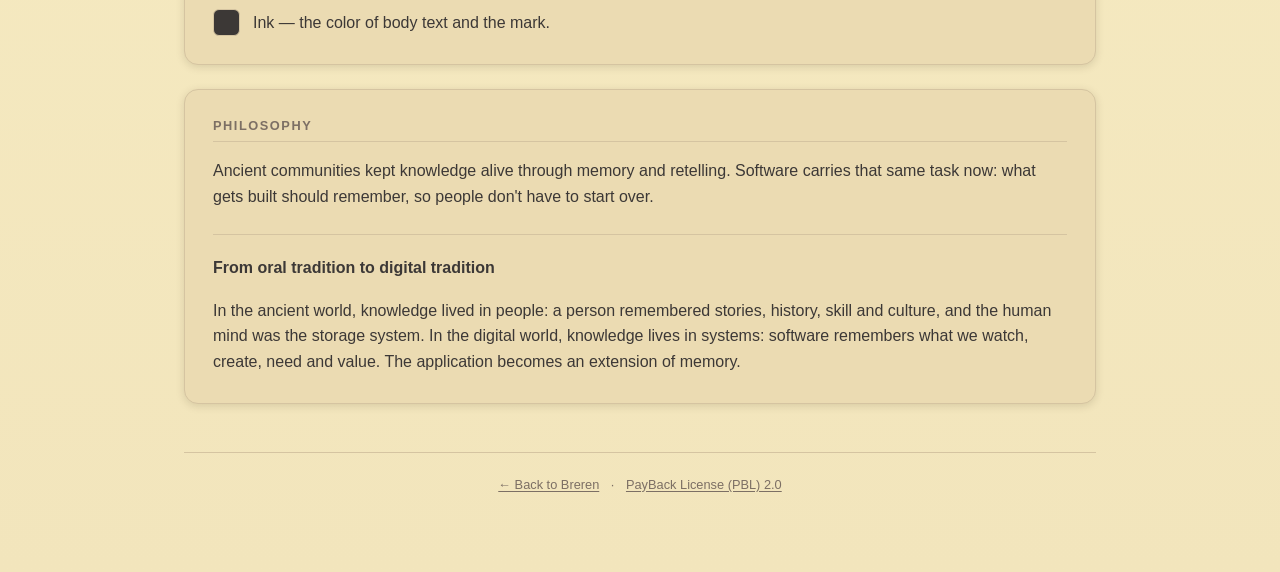
==== commit f5c96d04: "[F] fix light/dark mark lockups and switch to click/double-click gestures fix: the two lockups' iden" ====
--- a/about/index.html
+++ b/about/index.html
@@ -111,10 +111,15 @@
   .lockup-frame:focus-visible { outline: 2px solid var(--accent); outline-offset: 3px; }
   .lockup-light { background: #edebe4; border: 1px solid #d5c4a1; }
   .lockup-dark  { background: #17191a; border: 1px solid #33302e; }
-  .lockup-spin  { background: var(--card-bg); border: 1px solid var(--card-border); cursor: default; }
   .lockup-caption {
     margin: 0;
     font-size: 0.78rem;
+    color: var(--fg-muted);
+    text-align: center;
+  }
+  .lockup-hint {
+    margin: 0;
+    font-size: 0.75rem;
     color: var(--fg-muted);
     text-align: center;
   }
@@ -200,10 +205,7 @@
           <p class="lockup-caption" id="lockup-dark-caption"></p>
         </div>
       </div>
-      <div class="lockup-item">
-        <div class="lockup-frame lockup-spin" id="lockup-spin" aria-hidden="true"></div>
-        <p class="lockup-caption" id="lockup-spin-caption"></p>
-      </div>
+      <p class="lockup-hint" id="lockup-hint"></p>
     </div>
   </section>
 
@@ -242,7 +244,7 @@
       markBody: 'O castro — un forte trazado en aneis concéntricos, coas cabanas reunidas dentro das súas murallas — fai visible *brigā*: un asentamento construído en alto, forte dabondo para perdurar e aberto dabondo para reunir o que importa dentro del.',
       lockupLight: 'Claro',
       lockupDark: 'Escuro',
-      lockupSpin: 'Cargando',
+      lockupHint: 'Clic para redebuxar, dobre clic para xirar.',
       etymologyHead: 'Etimoloxía',
       bherHead: '*bher-* — levar',
       bherBody: 'Unha raíz protoindoeuropea detrás do inglés bear, burden e birth, do latín ferre e do grego pherein. A idea central non é o movemento en si: algo valioso existe, e alguén ten a responsabilidade de levalo adiante. O software fai exactamente iso — unha ferramenta dixital leva memorias, preferencias, coñecemento e fluxos de traballo. Unha aplicación non é só código; é un recipiente que permite que algo humano sobreviva máis alá do momento.',
@@ -268,7 +270,7 @@
       markBody: 'The castro — a hillfort traced in concentric rings, with huts gathered inside its walls — makes *brigā* visible: a settlement built on high ground, strong enough to endure and open enough to gather what matters within it.',
       lockupLight: 'Light',
       lockupDark: 'Dark',
-      lockupSpin: 'Loading',
+      lockupHint: 'Click to redraw, double-click to spin.',
       etymologyHead: 'Etymology',
       bherHead: '*bher-* — to carry',
       bherBody: 'A Proto-Indo-European root behind English bear, burden and birth, Latin ferre, and Greek pherein. Its core idea isn\'t motion for its own sake: something valuable exists, and someone has the responsibility to carry it onward. Software does exactly this — a digital tool carries memories, preferences, knowledge and workflows. An application isn\'t only code; it\'s a vessel that lets something human survive beyond the moment.',
@@ -294,7 +296,7 @@
       markBody: 'La kastro — fortikaĵo desegnita per koncentraj ringoj, kun kabanoj kolektitaj interne de ĝiaj muroj — igas *brigā*n videbla: loĝejo konstruita sur alteco, sufiĉe forta por daŭri kaj sufiĉe malfermita por kolekti interne tion, kio gravas.',
       lockupLight: 'Hela',
       lockupDark: 'Malluma',
-      lockupSpin: 'Ŝargante',
+      lockupHint: 'Alklaku por redesegni, duoble alklaku por turni.',
       etymologyHead: 'Etimologio',
       bherHead: '*bher-* — porti',
       bherBody: 'Praindeŭropa radiko malantaŭ la angla bear, burden kaj birth, la latina ferre, kaj la greka pherein. Ĝia kerna ideo ne estas movado por si mem: io valora ekzistas, kaj iu havas la respondecon porti ĝin plu. Programaro faras ĝuste tion — cifereca ilo portas memorojn, preferojn, scion kaj laborfluojn. Aplikaĵo ne estas nur kodo; ĝi estas ujo, kiu lasas ion homan postvivi la momenton.',
@@ -320,7 +322,7 @@
       markBody: 'El castro — un fuerte trazado en anillos concéntricos, con las cabañas reunidas dentro de sus murallas — hace visible *brigā*: un asentamiento construido en alto, lo bastante fuerte para perdurar y lo bastante abierto para reunir lo que importa en su interior.',
       lockupLight: 'Claro',
       lockupDark: 'Oscuro',
-      lockupSpin: 'Cargando',
+      lockupHint: 'Clic para redibujar, doble clic para girar.',
       etymologyHead: 'Etimología',
       bherHead: '*bher-* — llevar',
       bherBody: 'Una raíz protoindoeuropea detrás del inglés bear, burden y birth, del latín ferre y del griego pherein. Su idea central no es el movimiento por sí mismo: algo valioso existe, y alguien tiene la responsabilidad de llevarlo hacia adelante. El software hace exactamente eso — una herramienta digital lleva recuerdos, preferencias, conocimiento y flujos de trabajo. Una aplicación no es solo código; es un recipiente que permite que algo humano sobreviva más allá del momento.',
@@ -346,7 +348,7 @@
       markBody: "Le castro — une forteresse tracée en anneaux concentriques, avec des huttes rassemblées derrière ses murailles — rend *brigā* visible : une implantation bâtie en hauteur, assez forte pour durer et assez ouverte pour rassembler ce qui compte en son sein.",
       lockupLight: 'Clair',
       lockupDark: 'Sombre',
-      lockupSpin: 'Chargement',
+      lockupHint: 'Cliquer pour redessiner, double-cliquer pour faire tourner.',
       etymologyHead: 'Étymologie',
       bherHead: '*bher-* — porter',
       bherBody: 'Une racine proto-indo-européenne à l\'origine de l\'anglais bear, burden et birth, du latin ferre et du grec pherein. Son idée centrale n\'est pas le mouvement pour lui-même : quelque chose de précieux existe, et quelqu\'un a la responsabilité de le porter plus loin. Le logiciel fait exactement cela — un outil numérique porte des souvenirs, des préférences, des connaissances et des habitudes de travail. Une application n\'est pas seulement du code ; c\'est un vase qui permet à quelque chose d\'humain de survivre au-delà de l\'instant.',
@@ -372,7 +374,7 @@
       markBody: 'O castro — uma fortaleza traçada em anéis concêntricos, com cabanas reunidas dentro das suas muralhas — torna *brigā* visível: um povoado construído em altura, forte o bastante para perdurar e aberto o bastante para reunir o que importa no seu interior.',
       lockupLight: 'Claro',
       lockupDark: 'Escuro',
-      lockupSpin: 'A carregar',
+      lockupHint: 'Clique para redesenhar, duplo clique para rodar.',
       etymologyHead: 'Etimologia',
       bherHead: '*bher-* — levar',
       bherBody: 'Uma raiz proto-indo-europeia por trás do inglês bear, burden e birth, do latim ferre e do grego pherein. A sua ideia central não é o movimento por si só: algo valioso existe, e alguém tem a responsabilidade de o levar adiante. O software faz exatamente isso — uma ferramenta digital carrega memórias, preferências, conhecimento e fluxos de trabalho. Uma aplicação não é apenas código; é um recipiente que permite que algo humano sobreviva além do momento.',
@@ -398,7 +400,7 @@
       markBody: 'Der Castro — eine in konzentrischen Ringen angelegte Wallburg mit Hütten innerhalb ihrer Mauern — macht *brigā* sichtbar: eine Siedlung auf einer Anhöhe, stark genug, um zu bestehen, und offen genug, um zu sammeln, was darin zählt.',
       lockupLight: 'Hell',
       lockupDark: 'Dunkel',
-      lockupSpin: 'Laden',
+      lockupHint: 'Klicken zum Neuzeichnen, Doppelklick zum Drehen.',
       etymologyHead: 'Etymologie',
       bherHead: '*bher-* — tragen',
       bherBody: 'Eine urindogermanische Wurzel hinter dem englischen bear, burden und birth, dem lateinischen ferre und dem griechischen pherein. Ihr Kerngedanke ist nicht Bewegung um ihrer selbst willen: Etwas Wertvolles existiert, und jemand trägt die Verantwortung, es weiterzutragen. Genau das tut Software — ein digitales Werkzeug trägt Erinnerungen, Vorlieben, Wissen und Arbeitsabläufe. Eine Anwendung ist nicht nur Code; sie ist ein Gefäß, das etwas Menschliches den Moment überdauern lässt.',
@@ -424,7 +426,7 @@
       markBody: "Il castro — una fortezza tracciata in anelli concentrici, con capanne raccolte entro le sue mura — rende visibile *brigā*: un insediamento costruito in altura, abbastanza forte da durare e abbastanza aperto da raccogliere ciò che conta al suo interno.",
       lockupLight: 'Chiaro',
       lockupDark: 'Scuro',
-      lockupSpin: 'Caricamento',
+      lockupHint: 'Clic per ridisegnare, doppio clic per far girare.',
       etymologyHead: 'Etimologia',
       bherHead: '*bher-* — portare',
       bherBody: 'Una radice proto-indoeuropea dietro l\'inglese bear, burden e birth, il latino ferre e il greco pherein. La sua idea centrale non è il movimento fine a se stesso: qualcosa di prezioso esiste, e qualcuno ha la responsabilità di portarlo avanti. Il software fa esattamente questo — uno strumento digitale porta ricordi, preferenze, conoscenza e flussi di lavoro. Un\'applicazione non è solo codice; è un recipiente che permette a qualcosa di umano di sopravvivere oltre l\'istante.',
@@ -450,7 +452,7 @@
       markBody: 'Кастро — крепость, очерченная концентрическими кольцами, с хижинами, собранными внутри её стен, — делает *brigā* видимой: поселение, построенное на возвышенности, достаточно прочное, чтобы выстоять, и достаточно открытое, чтобы вместить в себе то, что важно.',
       lockupLight: 'Светлая',
       lockupDark: 'Тёмная',
-      lockupSpin: 'Загрузка',
+      lockupHint: 'Клик — перерисовать, двойной клик — вращать.',
       etymologyHead: 'Этимология',
       bherHead: '*bher-* — нести',
       bherBody: 'Праиндоевропейский корень, лежащий в основе английских bear, burden и birth, латинского ferre и греческого pherein. Его суть не в движении ради движения: существует нечто ценное, и кто-то несёт ответственность нести это дальше. Именно это делает программное обеспечение — цифровой инструмент несёт воспоминания, предпочтения, знания и рабочие процессы. Приложение — не просто код; это сосуд, позволяющий чему-то человеческому пережить момент.',
@@ -476,7 +478,7 @@
       markBody: '卡斯特罗(castro)——一座以同心环勾勒、内部聚居着房舍的山堡——让 *brigā* 变得可见:一处建于高地的聚落,坚固到足以长存,又开放到足以将重要之物汇聚其中。',
       lockupLight: '浅色',
       lockupDark: '深色',
-      lockupSpin: '加载中',
+      lockupHint: '点击重新绘制,双击旋转。',
       etymologyHead: '词源',
       bherHead: '*bher-*——承载',
       bherBody: '这是一个原始印欧语词根,是英语 bear、burden、birth,拉丁语 ferre,以及希腊语 pherein 的共同来源。它的核心并非单纯的移动:某种有价值的东西存在着,而某人有责任将它继续传递下去。软件正是如此——一款数字工具承载着记忆、偏好、知识与工作流程。一个应用程序不仅仅是代码;它是一个容器,让某种属于人的东西得以在当下之外延续。',
@@ -502,7 +504,7 @@
       markBody: 'カストロ——同心円状の環で描かれ、城壁の内側に住居が集まる丘の砦——は *brigā* を目に見える形にしたものです。高台に築かれ、存続できるほど強く、大切なものを内に集められるほど開かれた集落です。',
       lockupLight: 'ライト',
       lockupDark: 'ダーク',
-      lockupSpin: '読み込み中',
+      lockupHint: 'クリックで再描画、ダブルクリックで回転。',
       etymologyHead: '語源',
       bherHead: '*bher-*——運ぶ',
       bherBody: '英語の bear、burden、birth、ラテン語の ferre、ギリシャ語の pherein の背後にある印欧祖語の語根です。その核心にあるのは、単なる移動ではありません——価値あるものが存在し、誰かがそれを運び続ける責任を負う、という考えです。ソフトウェアはまさにそれを行います——デジタルツールは記憶、好み、知識、ワークフローを運びます。アプリケーションは単なるコードではなく、人間的な何かをその瞬間を超えて生き続けさせる器なのです。',
@@ -528,7 +530,7 @@
       markBody: '카스트로(castro) — 동심원 모양으로 그려진 성채로, 성벽 안에 오두막들이 모여 있는 — 는 *brigā*를 눈에 보이게 만듭니다: 높은 곳에 세워져 지속될 만큼 튼튼하고, 중요한 것을 안에 모을 만큼 열려 있는 정착지입니다.',
       lockupLight: '라이트',
       lockupDark: '다크',
-      lockupSpin: '로딩 중',
+      lockupHint: '클릭하면 다시 그리고, 더블클릭하면 회전합니다.',
       etymologyHead: '어원',
       bherHead: '*bher-* — 나르다',
       bherBody: '영어 bear, burden, birth, 라틴어 ferre, 그리스어 pherein의 뿌리가 된 인도유럽조어 어근입니다. 그 핵심은 단순한 이동이 아닙니다 — 가치 있는 무언가가 존재하고, 누군가가 그것을 계속 나를 책임을 진다는 것입니다. 소프트웨어가 하는 일이 바로 그것입니다 — 디지털 도구는 기억, 선호, 지식, 작업 흐름을 나릅니다. 애플리케이션은 단순한 코드가 아니라, 인간적인 무언가가 그 순간을 넘어 살아남게 하는 그릇입니다.',
@@ -554,7 +556,7 @@
       markBody: 'الكاسترو — حصن مرسوم في حلقات متحدة المركز، تتجمع الأكواخ داخل أسواره — يجعل *brigā* مرئية: مستوطنة بُنيت على مرتفع، قوية بما يكفي لتدوم، ومنفتحة بما يكفي لتجمع ما يهم بداخلها.',
       lockupLight: 'فاتح',
       lockupDark: 'داكن',
-      lockupSpin: 'جارٍ التحميل',
+      lockupHint: 'انقر لإعادة الرسم، وانقر نقرًا مزدوجًا للتدوير.',
       etymologyHead: 'أصل الكلمة',
       bherHead: '*bher-* — يحمل',
       bherBody: 'جذر هندي أوروبي بدائي يقف وراء الإنجليزية bear وburden وbirth، واللاتينية ferre، واليونانية pherein. فكرته الجوهرية ليست الحركة لذاتها: شيء ثمين موجود، وعلى أحد مسؤولية حمله إلى الأمام. هذا بالضبط ما تفعله البرمجيات — أداة رقمية تحمل الذكريات والتفضيلات والمعرفة وسير العمل. التطبيق ليس مجرد شيفرة؛ إنه وعاء يتيح لشيء إنساني أن يبقى بعد اللحظة.',
@@ -580,7 +582,7 @@
       markBody: 'कास्ट्रो — संकेंद्रित छल्लों में बना एक किला, जिसकी दीवारों के भीतर झोपड़ियाँ इकट्ठा हैं — *brigā* को दृश्य रूप देता है: ऊँचाई पर बना एक बसाव, इतना मज़बूत कि टिका रहे और इतना खुला कि जो महत्वपूर्ण है उसे अपने भीतर समेट सके।',
       lockupLight: 'हल्का',
       lockupDark: 'गहरा',
-      lockupSpin: 'लोड हो रहा है',
+      lockupHint: 'क्लिक करने पर फिर से बनेगा, डबल-क्लिक पर घूमेगा।',
       etymologyHead: 'व्युत्पत्ति',
       bherHead: '*bher-* — ले जाना',
       bherBody: 'एक प्रोटो-इंडो-यूरोपीय मूल जो अंग्रेज़ी के bear, burden और birth, लातिन के ferre, और यूनानी के pherein के पीछे है। इसका मूल विचार केवल गति नहीं है: कुछ मूल्यवान अस्तित्व में है, और किसी की ज़िम्मेदारी है उसे आगे ले जाना। सॉफ़्टवेयर ठीक यही करता है — एक डिजिटल उपकरण यादें, प्राथमिकताएँ, ज्ञान और कार्यप्रवाह ले जाता है। एक ऐप केवल कोड नहीं है; यह एक पात्र है जो किसी मानवीय चीज़ को उस पल से आगे जीवित रहने देता है।',
@@ -606,7 +608,7 @@
       markBody: 'কাস্ত্রো — কেন্দ্রীভূত বলয়ে আঁকা একটি দুর্গ, যার প্রাচীরের ভেতরে কুঁড়েঘরগুলো জড়ো হয়ে আছে — *brigā*-কে দৃশ্যমান করে তোলে: উঁচু জমিতে গড়া একটি বসতি, টিকে থাকার মতো শক্তিশালী এবং গুরুত্বপূর্ণ যা কিছু তার ভেতরে জড়ো করার মতো উন্মুক্ত।',
       lockupLight: 'হালকা',
       lockupDark: 'গাঢ়',
-      lockupSpin: 'লোড হচ্ছে',
+      lockupHint: 'ক্লিক করলে আবার আঁকা হবে, ডাবল-ক্লিক করলে ঘুরবে।',
       etymologyHead: 'ব্যুৎপত্তি',
       bherHead: '*bher-* — বহন করা',
       bherBody: 'একটি প্রোটো-ইন্দো-ইউরোপীয় মূল, যা ইংরেজি bear, burden ও birth, ল্যাটিন ferre এবং গ্রিক pherein-এর পেছনে রয়েছে। এর মূল ভাব শুধু গতি নয়: মূল্যবান কিছু বিদ্যমান, এবং কারো দায়িত্ব তা সামনে বহন করে নেওয়া। সফটওয়্যার ঠিক এটাই করে — একটি ডিজিটাল হাতিয়ার স্মৃতি, পছন্দ, জ্ঞান ও কর্মপ্রবাহ বহন করে। একটি অ্যাপ কেবল কোড নয়; এটি এমন এক পাত্র যা মানবিক কিছুকে মুহূর্তের পরেও টিকে থাকতে দেয়।',
@@ -632,7 +634,7 @@
       markBody: 'کاسترو — ایک قلعہ جو ہم مرکز حلقوں میں بنا ہے، جس کی دیواروں کے اندر جھونپڑیاں جمع ہیں — *brigā* کو نظر آنے کے قابل بناتا ہے: بلندی پر بنی ایک بستی، اتنی مضبوط کہ قائم رہے اور اتنی کھلی کہ اہم چیزوں کو اپنے اندر سمیٹ سکے۔',
       lockupLight: 'ہلکا',
       lockupDark: 'گہرا',
-      lockupSpin: 'لوڈ ہو رہا ہے',
+      lockupHint: 'کلک کرنے پر دوبارہ بنے گا، ڈبل کلک پر گھومے گا۔',
       etymologyHead: 'اشتقاقیات',
       bherHead: '*bher-* — لے جانا',
       bherBody: 'ایک پروٹو-انڈو-یورپی جڑ جو انگریزی کے bear، burden اور birth، لاطینی کے ferre، اور یونانی کے pherein کے پیچھے ہے۔ اس کا بنیادی خیال محض حرکت نہیں: کوئی قیمتی چیز موجود ہے، اور کسی کی ذمہ داری ہے اسے آگے لے جانا۔ سافٹ ویئر بالکل یہی کرتا ہے — ایک ڈیجیٹل ٹول یادیں، ترجیحات، علم اور ورک فلو لے جاتا ہے۔ ایک ایپ محض کوڈ نہیں؛ یہ ایک برتن ہے جو کسی انسانی چیز کو اُس لمحے سے آگے زندہ رہنے دیتا ہے۔',
@@ -658,7 +660,7 @@
       markBody: 'کاسترو — دژی ترسیم‌شده در حلقه‌های هم‌مرکز، با کلبه‌هایی که درون دیوارهایش گرد آمده‌اند — *brigā* را قابل‌مشاهده می‌کند: سکونتگاهی ساخته‌شده بر بلندا، به اندازه‌ای استوار که دوام بیاورد و به اندازه‌ای باز که آنچه اهمیت دارد را در خود گرد آورد.',
       lockupLight: 'روشن',
       lockupDark: 'تیره',
-      lockupSpin: 'در حال بارگذاری',
+      lockupHint: 'کلیک برای بازترسیم، دو بار کلیک برای چرخش.',
       etymologyHead: 'ریشه‌شناسی',
       bherHead: '*bher-* — بردن',
       bherBody: 'ریشه‌ای پروتوهندواروپایی که پشت واژه‌های انگلیسی bear، burden و birth، لاتین ferre، و یونانی pherein قرار دارد. ایده اصلی آن صرفاً حرکت نیست: چیزی ارزشمند وجود دارد و کسی مسئولیت دارد آن را به پیش ببرد. نرم‌افزار دقیقاً همین کار را می‌کند — ابزاری دیجیتال خاطرات، ترجیحات، دانش و روندهای کاری را حمل می‌کند. یک برنامه صرفاً کد نیست؛ ظرفی است که اجازه می‌دهد چیزی انسانی از آن لحظه فراتر باقی بماند.',
@@ -684,7 +686,7 @@
       markBody: "Castro — iç içe halkalar hâlinde çizilmiş, surlarının içinde kulübelerin toplandığı bir kale — *brigā*'yı görünür kılar: yükseklikte kurulmuş, dayanacak kadar güçlü ve içindeki önemli şeyleri toplayacak kadar açık bir yerleşim.",
       lockupLight: 'Aydınlık',
       lockupDark: 'Karanlık',
-      lockupSpin: 'Yükleniyor',
+      lockupHint: 'Tıkla yeniden çizilsin, çift tıkla dönsün.',
       etymologyHead: 'Köken bilgisi',
       bherHead: '*bher-* — taşımak',
       bherBody: 'İngilizce bear, burden ve birth, Latince ferre ve Yunanca pherein\'in ardındaki Proto-Hint-Avrupa kökü. Temel fikri kendi başına hareket değildir: değerli bir şey vardır ve birinin onu ileriye taşıma sorumluluğu vardır. Yazılım tam olarak bunu yapar — dijital bir araç anıları, tercihleri, bilgiyi ve iş akışlarını taşır. Bir uygulama yalnızca kod değildir; insani bir şeyin o andan öteye hayatta kalmasını sağlayan bir kaptır.',
@@ -710,7 +712,7 @@
       markBody: 'Castro — một pháo đài được vẽ thành các vòng đồng tâm, với những túp lều tụ họp bên trong tường thành — làm cho *brigā* trở nên hữu hình: một khu định cư xây trên cao, đủ vững chắc để tồn tại và đủ rộng mở để quy tụ những điều quan trọng bên trong nó.',
       lockupLight: 'Sáng',
       lockupDark: 'Tối',
-      lockupSpin: 'Đang tải',
+      lockupHint: 'Nhấp để vẽ lại, nhấp đúp để xoay.',
       etymologyHead: 'Từ nguyên',
       bherHead: '*bher-* — mang',
       bherBody: 'Một gốc từ Tiền Ấn-Âu đứng sau tiếng Anh bear, burden và birth, tiếng Latin ferre, và tiếng Hy Lạp pherein. Ý tưởng cốt lõi của nó không phải là sự chuyển động vì bản thân nó: một điều gì đó quý giá tồn tại, và ai đó có trách nhiệm mang nó tiếp tục về phía trước. Phần mềm làm chính xác điều đó — một công cụ số mang theo ký ức, sở thích, kiến thức và quy trình làm việc. Một ứng dụng không chỉ là mã nguồn; nó là một vật chứa cho phép điều gì đó thuộc về con người tồn tại vượt khỏi khoảnh khắc.',
@@ -736,7 +738,7 @@
       markBody: 'Castro — benteng yang digambar dalam cincin konsentris, dengan gubuk-gubuk berkumpul di dalam temboknya — membuat *brigā* menjadi nyata: sebuah permukiman yang dibangun di dataran tinggi, cukup kuat untuk bertahan dan cukup terbuka untuk mengumpulkan hal-hal penting di dalamnya.',
       lockupLight: 'Terang',
       lockupDark: 'Gelap',
-      lockupSpin: 'Memuat',
+      lockupHint: 'Klik untuk menggambar ulang, klik dua kali untuk berputar.',
       etymologyHead: 'Etimologi',
       bherHead: '*bher-* — membawa',
       bherBody: 'Akar Proto-Indo-Eropa di balik bahasa Inggris bear, burden, dan birth, bahasa Latin ferre, dan bahasa Yunani pherein. Gagasan intinya bukan sekadar gerakan: sesuatu yang berharga ada, dan seseorang memiliki tanggung jawab untuk membawanya maju. Perangkat lunak melakukan persis itu — alat digital membawa kenangan, preferensi, pengetahuan, dan alur kerja. Sebuah aplikasi bukan hanya kode; ia adalah wadah yang memungkinkan sesuatu yang manusiawi bertahan melampaui momennya.',
@@ -762,7 +764,7 @@
       markBody: 'คาสโตร — ป้อมปราการที่ลากเป็นวงแหวนซ้อนกัน มีกระท่อมรวมกันอยู่ภายในกำแพง — ทำให้ *brigā* มองเห็นได้: ถิ่นฐานที่สร้างบนที่สูง แข็งแกร่งพอจะยืนยงและเปิดกว้างพอจะรวบรวมสิ่งสำคัญไว้ภายใน',
       lockupLight: 'สว่าง',
       lockupDark: 'มืด',
-      lockupSpin: 'กำลังโหลด',
+      lockupHint: 'คลิกเพื่อวาดใหม่ ดับเบิลคลิกเพื่อหมุน',
       etymologyHead: 'รากศัพท์',
       bherHead: '*bher-* — แบก',
       bherBody: 'รากศัพท์ Proto-Indo-European ที่อยู่เบื้องหลังคำภาษาอังกฤษ bear, burden และ birth, ภาษาละติน ferre และภาษากรีก pherein แนวคิดหลักของมันไม่ใช่การเคลื่อนไหวเพื่อตัวมันเอง แต่คือ สิ่งมีค่าบางอย่างมีอยู่ และมีใครสักคนมีหน้าที่นำพามันต่อไปข้างหน้า ซอฟต์แวร์ทำสิ่งนี้เป๊ะ ๆ — เครื่องมือดิจิทัลแบกความทรงจำ ความชอบ ความรู้ และขั้นตอนการทำงาน แอปพลิเคชันไม่ใช่แค่โค้ด แต่เป็นภาชนะที่ทำให้สิ่งที่เป็นมนุษย์อยู่รอดเกินกว่าช่วงเวลานั้น',
@@ -788,7 +790,7 @@
       markBody: 'Castro — ngome iliyochorwa kwa miduara inayozunguka kituo kimoja, yenye vibanda vilivyokusanyika ndani ya kuta zake — inafanya *brigā* ionekane: makazi yaliyojengwa juu ya kilele, imara vya kutosha kudumu na wazi vya kutosha kukusanya yaliyo muhimu ndani yake.',
       lockupLight: 'Mwanga',
       lockupDark: 'Giza',
-      lockupSpin: 'Inapakia',
+      lockupHint: 'Bofya kuchora upya, bofya mara mbili kuzunguka.',
       etymologyHead: 'Asili ya neno',
       bherHead: '*bher-* — kubeba',
       bherBody: 'Mzizi wa Proto-Indo-European ulio nyuma ya maneno ya Kiingereza bear, burden na birth, Kilatini ferre, na Kigiriki pherein. Wazo lake kuu si mwendo wenyewe: kitu chenye thamani kipo, na mtu ana jukumu la kukibeba mbele. Programu hufanya hivyo hasa — chombo cha kidijitali hubeba kumbukumbu, mapendeleo, maarifa na mtiririko wa kazi. Programu si msimbo tu; ni chombo kinachoruhusu jambo la kibinadamu kuendelea kuishi zaidi ya wakati huo.',
@@ -814,7 +816,7 @@
       markBody: 'కాస్ట్రో — కేంద్రీకృత వలయాలలో గీయబడిన కోట, దాని గోడల లోపల గుడిసెలు సమావేశమై ఉంటాయి — *brigā*ను కనిపించేలా చేస్తుంది: ఎత్తైన ప్రదేశంలో నిర్మించిన ఒక నివాసం, నిలదొక్కుకునేంత బలంగా మరియు ముఖ్యమైనవాటిని తనలో సమకూర్చుకునేంత తెరిచి ఉంటుంది.',
       lockupLight: 'లైట్',
       lockupDark: 'డార్క్',
-      lockupSpin: 'లోడ్ అవుతోంది',
+      lockupHint: 'క్లిక్ చేస్తే మళ్లీ గీస్తుంది, డబుల్-క్లిక్ చేస్తే తిరుగుతుంది.',
       etymologyHead: 'పదవ్యుత్పత్తి',
       bherHead: '*bher-* — మోయడం',
       bherBody: 'ఆంగ్లంలోని bear, burden మరియు birth, లాటిన్ ferre, గ్రీక్ pherein వెనుక ఉన్న ప్రోటో-ఇండో-యూరోపియన్ మూలం. దీని ప్రధాన భావన కేవలం కదలిక కాదు: విలువైనది ఏదో ఉంది, మరియు దానిని ముందుకు మోసుకెళ్లే బాధ్యత ఎవరికైనా ఉంది. సాఫ్ట్‌వేర్ సరిగ్గా అదే చేస్తుంది — డిజిటల్ సాధనం జ్ఞాపకాలు, ప్రాధాన్యతలు, జ్ఞానం మరియు కార్యప్రవాహాలను మోస్తుంది. యాప్ కేవలం కోడ్ కాదు; అది మానవీయమైనది ఆ క్షణాన్ని దాటి మనుగడ సాగించేలా చేసే పాత్ర.',
@@ -840,7 +842,7 @@
       markBody: 'காஸ்ட்ரோ — செறிவான வளையங்களில் வரையப்பட்ட ஒரு கோட்டை, அதன் சுவர்களுக்குள் குடிசைகள் ஒன்றுகூடியிருக்கும் — *brigā*வை காணக்கூடியதாக ஆக்குகிறது: உயரமான இடத்தில் கட்டப்பட்ட ஒரு குடியேற்றம், நீடிக்கும் அளவுக்கு வலிமையானது மற்றும் முக்கியமானவற்றை தனக்குள் சேகரிக்கும் அளவுக்கு திறந்தது.',
       lockupLight: 'வெளிச்சம்',
       lockupDark: 'இருள்',
-      lockupSpin: 'ஏற்றுகிறது',
+      lockupHint: 'கிளிக் செய்தால் மீண்டும் வரையும், இரட்டை கிளிக் செய்தால் சுழலும்.',
       etymologyHead: 'சொல் வரலாறு',
       bherHead: '*bher-* — சுமப்பது',
       bherBody: 'ஆங்கிலத்தில் bear, burden, birth, லத்தீனில் ferre, கிரேக்கத்தில் pherein ஆகியவற்றுக்குப் பின்னால் உள்ள புரோட்டோ-இந்தோ-ஐரோப்பிய வேர். இதன் மையக் கருத்து வெறும் இயக்கம் அல்ல: மதிப்புமிக்க ஏதோ ஒன்று உள்ளது, அதை முன்னோக்கி சுமக்கும் பொறுப்பு ஒருவருக்கு உண்டு. மென்பொருள் சரியாக அதையே செய்கிறது — ஒரு டிஜிட்டல் கருவி நினைவுகள், விருப்பங்கள், அறிவு மற்றும் பணிப்பாய்வுகளை சுமக்கிறது. ஒரு பயன்பாடு வெறும் குறியீடு அல்ல; அது மனிதத்தன்மை கொண்ட ஏதோ ஒன்று அந்த தருணத்தைக் கடந்து உயிர்வாழ அனுமதிக்கும் ஒரு பாத்திரம்.',
@@ -866,7 +868,7 @@
       markBody: "ਕਾਸਤਰੋ — ਕੇਂਦਰਿਤ ਰਿੰਗਾਂ ਵਿੱਚ ਬਣਿਆ ਇੱਕ ਕਿਲ੍ਹਾ, ਜਿਸ ਦੀਆਂ ਦੀਵਾਰਾਂ ਅੰਦਰ ਝੌਂਪੜੀਆਂ ਇਕੱਠੀਆਂ ਹੁੰਦੀਆਂ ਹਨ — *brigā* ਨੂੰ ਦਿਖਾਈ ਦੇਣ ਯੋਗ ਬਣਾਉਂਦਾ ਹੈ: ਉਚਾਈ 'ਤੇ ਬਣੀ ਇੱਕ ਬਸਤੀ, ਟਿਕੇ ਰਹਿਣ ਜੋਗੀ ਮਜ਼ਬੂਤ ਅਤੇ ਜ਼ਰੂਰੀ ਚੀਜ਼ਾਂ ਨੂੰ ਆਪਣੇ ਅੰਦਰ ਇਕੱਠਾ ਕਰਨ ਜੋਗੀ ਖੁੱਲ੍ਹੀ।",
       lockupLight: 'ਹਲਕਾ',
       lockupDark: 'ਗੂੜ੍ਹਾ',
-      lockupSpin: 'ਲੋਡ ਹੋ ਰਿਹਾ ਹੈ',
+      lockupHint: 'ਕਲਿੱਕ ਕਰਨ ਨਾਲ ਮੁੜ ਖਿੱਚਿਆ ਜਾਵੇਗਾ, ਡਬਲ-ਕਲਿੱਕ ਨਾਲ ਘੁੰਮੇਗਾ।',
       etymologyHead: 'ਵਿਉਤਪਤੀ',
       bherHead: '*bher-* — ਚੁੱਕਣਾ',
       bherBody: 'ਇੱਕ ਪ੍ਰੋਟੋ-ਇੰਡੋ-ਯੂਰਪੀਅਨ ਜੜ੍ਹ ਜੋ ਅੰਗਰੇਜ਼ੀ ਦੇ bear, burden ਅਤੇ birth, ਲਾਤੀਨੀ ਦੇ ferre, ਅਤੇ ਯੂਨਾਨੀ ਦੇ pherein ਪਿੱਛੇ ਹੈ। ਇਸਦਾ ਮੂਲ ਵਿਚਾਰ ਸਿਰਫ਼ ਹਿਲਜੁਲ ਨਹੀਂ: ਕੁਝ ਕੀਮਤੀ ਮੌਜੂਦ ਹੈ, ਅਤੇ ਕਿਸੇ ਦੀ ਜ਼ਿੰਮੇਵਾਰੀ ਹੈ ਇਸਨੂੰ ਅੱਗੇ ਲਿਜਾਣਾ। ਸਾਫਟਵੇਅਰ ਬਿਲਕੁਲ ਇਹੀ ਕਰਦਾ ਹੈ — ਇੱਕ ਡਿਜੀਟਲ ਸੰਦ ਯਾਦਾਂ, ਪਸੰਦਾਂ, ਗਿਆਨ ਅਤੇ ਕੰਮ-ਪ੍ਰਵਾਹ ਲੈ ਕੇ ਜਾਂਦਾ ਹੈ। ਇੱਕ ਐਪ ਸਿਰਫ਼ ਕੋਡ ਨਹੀਂ; ਇਹ ਇੱਕ ਭਾਂਡਾ ਹੈ ਜੋ ਕਿਸੇ ਮਨੁੱਖੀ ਚੀਜ਼ ਨੂੰ ਉਸ ਪਲ ਤੋਂ ਅੱਗੇ ਜਿਊਂਦਾ ਰਹਿਣ ਦਿੰਦਾ ਹੈ।',
@@ -929,7 +931,7 @@
     document.getElementById('mark-body').textContent = t('markBody');
     document.getElementById('lockup-light-caption').textContent = t('lockupLight');
     document.getElementById('lockup-dark-caption').textContent = t('lockupDark');
-    document.getElementById('lockup-spin-caption').textContent = t('lockupSpin');
+    document.getElementById('lockup-hint').textContent = t('lockupHint');
     document.getElementById('palette-head').textContent = t('paletteHead');
     document.getElementById('palette-body').textContent = t('paletteBody');
     document.getElementById('swatch-bg').textContent = t('swatchBg');
@@ -946,8 +948,8 @@
   currentLang = BrerenCommon.detectLang();
 
   BrerenCommon.setupLangPicker(function () { return currentLang; }, selectLang);
-  var repaintSpinLockup = setupMarkCard();
-  BrerenCommon.setupThemeToggle(t, function (theme) { repaintSpinLockup(theme === 'dark'); });
+  setupMarkCard();
+  BrerenCommon.setupThemeToggle(t);
   setupLogoMark();
   BrerenCommon.applyTheme(BrerenCommon.effectiveTheme(), t);
   BrerenCommon.applyDirection(currentLang);
@@ -1002,22 +1004,42 @@
     }
   }
 
-  // ---- mark card: light/dark lockups + a spinning (loading-state) demo ---
+  // ---- mark card: light/dark lockups, click = redraw, double-click = spin
+  //
   // The mark's colors normally switch via `@media (prefers-color-scheme)`
   // inside the fetched SVGs, which tracks the OS setting, not this page's
   // own light/dark toggle. The two lockups below need to show a *specific*
   // ground regardless of that toggle, so each fetched SVG gets a forced
-  // color override appended as its own <style> block (with !important,
-  // since specificity alone can't out-rank a later media-query match).
+  // color override appended as its own <style> block.
+  //
+  // Both lockups fetch and inject the *same* markup (draw-in reveal svg,
+  // then swapped for the spin svg on double-click), each into its own
+  // shadow root. Without that isolation, both copies' <style> blocks
+  // (identical class names and @keyframes, appended via innerHTML) become
+  // ordinary global stylesheet rules rather than being scoped to the
+  // fragment they arrived in — the later-inserted copy's rules then win
+  // the cascade for *every* instance on the page (including the header's
+  // own mark), and redefining running @keyframes out from under the
+  // earlier copy's in-flight animation resets it before it can finish
+  // drawing. A shadow root keeps each lockup's styles and keyframes
+  // entirely local, so the two never fight over the same rules.
   //
   // Static (non-media-query) source colors, copied from
   // icons/breren-logo.svg's default and dark blocks.
   var LIGHT_PALETTE = { outer: '#33302e', middle: '#4a4542', inner: '#635d59', hut: '#6b4423' };
   var DARK_PALETTE = { outer: '#b0a696', middle: '#a39d95', inner: '#928878', hut: '#c9944f' };
 
+  // Both overrides also force the root <svg>'s own size: the light-DOM
+  // `.lockup-frame svg` sizing rule can't reach in here once this markup
+  // lives inside a shadow root, so without this the fetched SVG would
+  // render at its native 512x512 intrinsic size instead of filling the
+  // 88px frame.
+  var SIZE_RULE = 'svg{display:block !important;width:100% !important;height:100% !important}';
+
   function forceFlatColors(svgText, palette) {
     var override =
-      '<style>.outer{stroke:' + palette.outer + ' !important}' +
+      '<style>' + SIZE_RULE +
+      '.outer{stroke:' + palette.outer + ' !important}' +
       '.middle{stroke:' + palette.middle + ' !important}' +
       '.inner{stroke:' + palette.inner + ' !important}' +
       '.hut{fill:' + palette.hut + ' !important}</style>';
@@ -1028,82 +1050,101 @@
   // shipped in both a light and a `-dark` id variant) rather than flat
   // colors, so forcing a ground here means forcing which gradient id each
   // rampart references, not a literal color.
-  function forceGradientColors(svgText, dark) {
+  function forceGradientColors(svgText, dark, palette) {
     var suffix = dark ? '-dark' : '';
-    var hut = dark ? DARK_PALETTE.hut : LIGHT_PALETTE.hut;
     var override =
-      '<style>.outer{stroke:url(#g-outer' + suffix + ') !important}' +
+      '<style>' + SIZE_RULE +
+      '.outer{stroke:url(#g-outer' + suffix + ') !important}' +
       '.middle{stroke:url(#g-middle' + suffix + ') !important}' +
       '.inner{stroke:url(#g-inner' + suffix + ') !important}' +
-      '.hut{fill:' + hut + ' !important}</style>';
+      '.hut{fill:' + palette.hut + ' !important}</style>';
     return svgText.replace('</svg>', override + '</svg>');
   }
 
-  function wireReplay(host) {
+  // One lockup: fetches both source SVGs once, then lets `playDraw`/
+  // `playSpin` repaint its private shadow root on demand.
+  function setupLockup(host, dark) {
+    var palette = dark ? DARK_PALETTE : LIGHT_PALETTE;
+    var root = host.attachShadow({ mode: 'open' });
+    var drawSvgText = null;
+    var spinSvgText = null;
     var busy = false;
-    function replay() {
-      if (busy) return;
-      var animated = host.querySelectorAll('.rampart, .hut');
-      if (animated.length === 0) return;
-      if (window.matchMedia('(prefers-reduced-motion: reduce)').matches) return;
-
+
+    function playDraw() {
+      if (busy || !drawSvgText) return;
       busy = true;
+      root.innerHTML = forceFlatColors(drawSvgText, palette);
+      var animated = root.querySelectorAll('.rampart, .hut');
+      if (animated.length === 0 || window.matchMedia('(prefers-reduced-motion: reduce)').matches) {
+        busy = false;
+        return;
+      }
       var remaining = animated.length;
-      Array.prototype.forEach.call(animated, function (el) { el.style.animation = 'none'; });
-      void host.offsetWidth; // force reflow so the animation restarts
       Array.prototype.forEach.call(animated, function (el) {
-        el.style.animation = '';
-        el.addEventListener('animationend', onEnd);
+        el.addEventListener('animationend', function onEnd(e) {
+          e.currentTarget.removeEventListener('animationend', onEnd);
+          remaining--;
+          if (remaining === 0) busy = false;
+        });
       });
-
-      function onEnd(e) {
-        e.currentTarget.removeEventListener('animationend', onEnd);
-        remaining--;
-        if (remaining === 0) busy = false;
-      }
     }
-    host.addEventListener('click', replay);
+
+    function playSpin() {
+      if (busy || !spinSvgText) return;
+      root.innerHTML = forceGradientColors(spinSvgText, dark, palette);
+      // Runs on an infinite CSS loop (a loading-indicator, not a one-shot
+      // reveal) until the next click swaps the draw svg back in, so there's
+      // no `animationend` to wait on and no busy-lock to hold here.
+    }
+
+    fetch('../icons/breren-logo-animated.svg', { cache: 'no-store' })
+      .then(function (r) { return r.text(); })
+      .then(function (svgText) {
+        drawSvgText = svgText;
+        playDraw();
+      })
+      .catch(function () {}); // decorative; page works without it
+
+    fetch('../icons/breren-logo-spin.svg', { cache: 'no-store' })
+      .then(function (r) { return r.text(); })
+      .then(function (svgText) { spinSvgText = svgText; })
+      .catch(function () {});
+
+    return { playDraw: playDraw, playSpin: playSpin };
+  }
+
+  // Native `click`/`dblclick` both fire on a double-click (click, click,
+  // dblclick, in that order), so a naive click handler would replay the
+  // reveal twice before the spin ever got a chance to run. Hold each click
+  // for the standard double-click window and only act on it if a second
+  // click doesn't arrive to promote it to a double-click instead.
+  function wireGestures(host, lockup) {
+    var clickTimer = null;
+    host.addEventListener('click', function () {
+      if (clickTimer) return;
+      clickTimer = setTimeout(function () {
+        clickTimer = null;
+        lockup.playDraw();
+      }, 300);
+    });
+    host.addEventListener('dblclick', function () {
+      clearTimeout(clickTimer);
+      clickTimer = null;
+      lockup.playSpin();
+    });
     host.addEventListener('keydown', function (e) {
       if (e.key === 'Enter' || e.key === ' ') {
         e.preventDefault();
-        replay();
+        lockup.playDraw();
       }
     });
   }
 
-  // Returns a `repaint(dark)` function the theme toggle calls so the
-  // spinning demo always matches the page's *current* theme, not just
-  // whatever the OS preference was when it first loaded.
   function setupMarkCard() {
-    var lightHost = document.getElementById('lockup-light');
-    var darkHost = document.getElementById('lockup-dark');
-    var spinHost = document.getElementById('lockup-spin');
-    var spinSvgText = null;
-
-    fetch('../icons/breren-logo-animated.svg', { cache: 'no-store' })
-      .then(function (r) { return r.text(); })
-      .then(function (svgText) {
-        lightHost.innerHTML = forceFlatColors(svgText, LIGHT_PALETTE);
-        darkHost.innerHTML = forceFlatColors(svgText, DARK_PALETTE);
-        wireReplay(lightHost);
-        wireReplay(darkHost);
-      })
-      .catch(function () {}); // decorative; page works without it
-
-    function paint(dark) {
-      if (spinSvgText === null) return; // not fetched yet; initial fetch below paints once loaded
-      spinHost.innerHTML = forceGradientColors(spinSvgText, dark);
-    }
-
-    fetch('../icons/breren-logo-spin.svg', { cache: 'no-store' })
-      .then(function (r) { return r.text(); })
-      .then(function (svgText) {
-        spinSvgText = svgText;
-        paint(BrerenCommon.effectiveTheme() === 'dark');
-      })
-      .catch(function () {});
-
-    return paint;
+    var lightLockup = setupLockup(document.getElementById('lockup-light'), false);
+    var darkLockup = setupLockup(document.getElementById('lockup-dark'), true);
+    wireGestures(document.getElementById('lockup-light'), lightLockup);
+    wireGestures(document.getElementById('lockup-dark'), darkLockup);
   }
 })();
 </script>
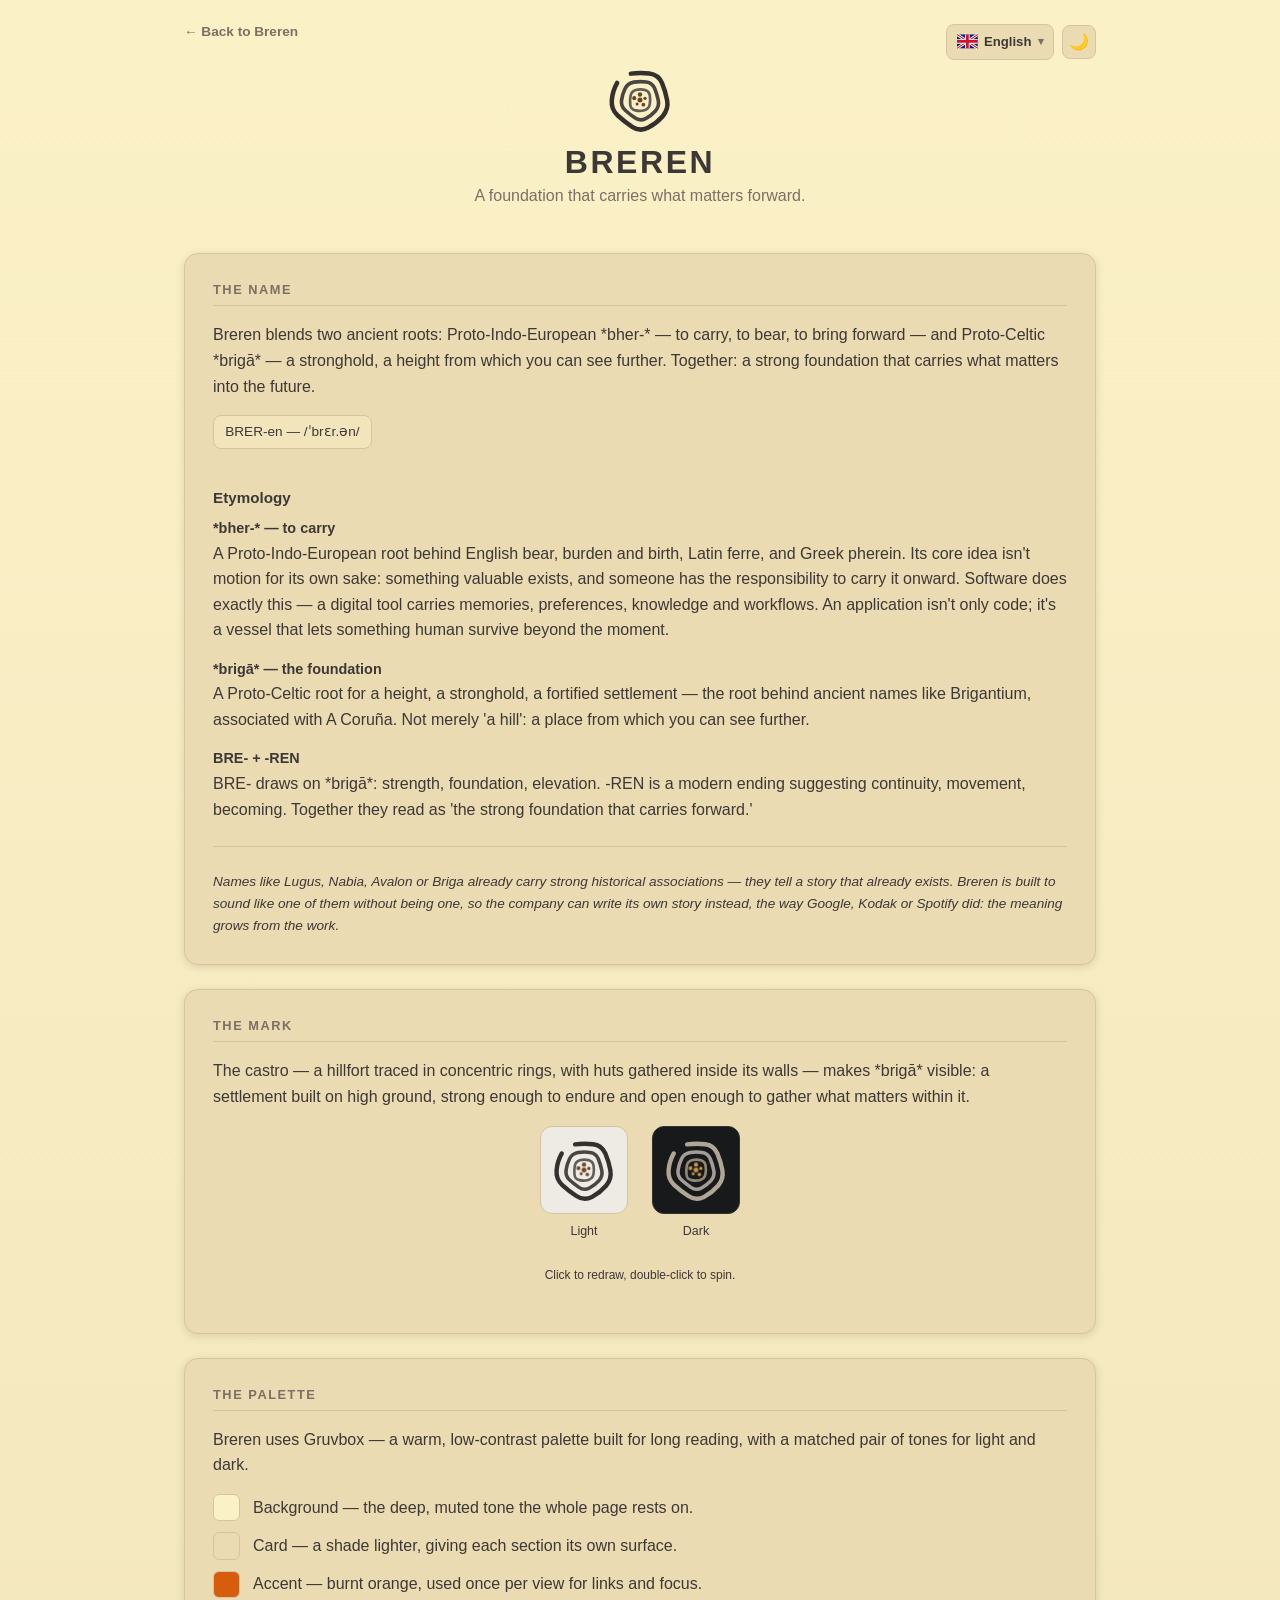
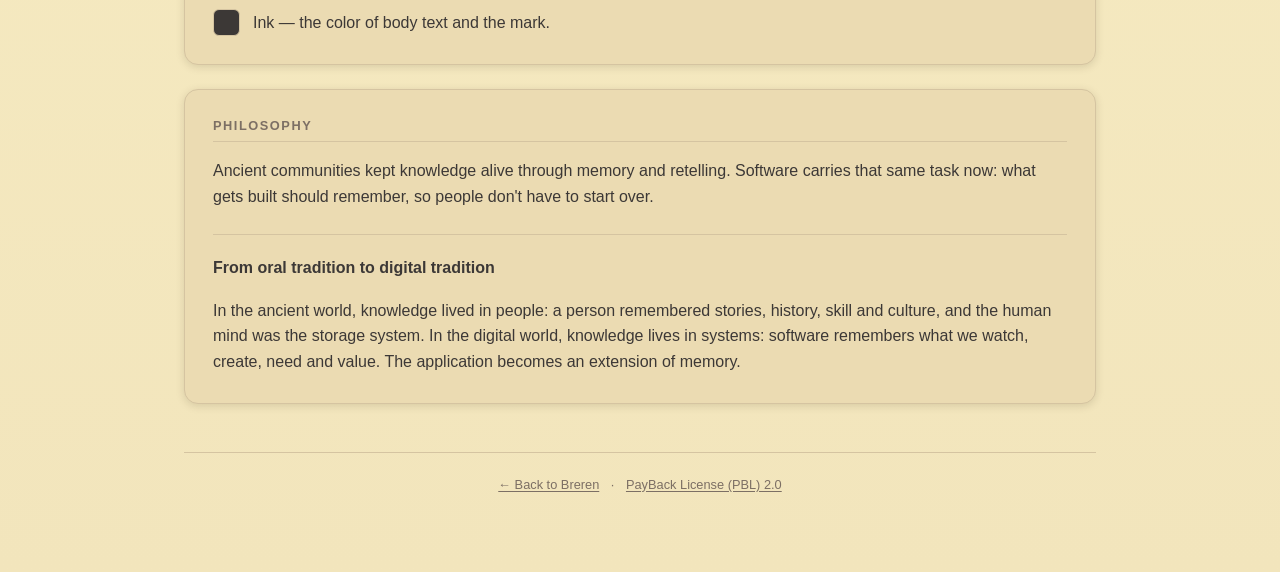
==== commit 786e9b5d: "[F] fix undefined palette crashing the mark lockup paint fix: LIGHT_PALETTE/DARK_PALETTE were declar" ====
--- a/about/index.html
+++ b/about/index.html
@@ -162,7 +162,7 @@
     <button class="theme-btn" id="theme-toggle" type="button"></button>
   </div>
   <header>
-    <div class="mark" id="logo-mark" role="button" tabindex="0" aria-label="Redraw logo" aria-disabled="false"></div>
+    <div class="mark" id="logo-mark" role="button" tabindex="0" aria-label="Go to home" aria-disabled="false"></div>
     <h1 id="page-title">Breren</h1>
     <p class="tagline" id="page-tagline"></p>
   </header>
@@ -891,6 +891,16 @@
   };
 
   var currentLang;
+
+  // Static (non-media-query) source colors for the mark card's light/dark
+  // lockups, copied from icons/breren-logo.svg's default and dark blocks.
+  // Declared here (ahead of setupMarkCard()'s call site further down) so
+  // they're already assigned by the time it runs synchronously - `var`
+  // hoisting only lifts the declaration, not the assignment, so defining
+  // these next to the functions that use them (as before) left them
+  // `undefined` at the moment setupLockup() captured them into its closure.
+  var LIGHT_PALETTE = { outer: '#33302e', middle: '#4a4542', inner: '#635d59', hut: '#6b4423' };
+  var DARK_PALETTE = { outer: '#b0a696', middle: '#a39d95', inner: '#928878', hut: '#c9944f' };
 
   function t(key, vars) {
     var dict = STRINGS[currentLang] || STRINGS.gl;
@@ -974,13 +984,18 @@
           }
         });
       })
-      .catch(function () {}); // decorative; page works without it
+      .catch(function (err) { console.error('header mark failed to load/render', err); }); // decorative; page works without it
 
     function replay() {
-      if (busy) return;
+      if (busy) {
+        window.location.href = '../';
+        return;
+      }
       var animated = mark.querySelectorAll('.rampart, .hut');
-      if (animated.length === 0) return;
-      if (window.matchMedia('(prefers-reduced-motion: reduce)').matches) return;
+      if (animated.length === 0 || window.matchMedia('(prefers-reduced-motion: reduce)').matches) {
+        window.location.href = '../';
+        return;
+      }
 
       busy = true;
       mark.setAttribute('aria-disabled', 'true');
@@ -999,6 +1014,7 @@
         if (remaining === 0) {
           busy = false;
           mark.setAttribute('aria-disabled', 'false');
+          window.location.href = '../';
         }
       }
     }
@@ -1024,11 +1040,9 @@
   // drawing. A shadow root keeps each lockup's styles and keyframes
   // entirely local, so the two never fight over the same rules.
   //
-  // Static (non-media-query) source colors, copied from
-  // icons/breren-logo.svg's default and dark blocks.
-  var LIGHT_PALETTE = { outer: '#33302e', middle: '#4a4542', inner: '#635d59', hut: '#6b4423' };
-  var DARK_PALETTE = { outer: '#b0a696', middle: '#a39d95', inner: '#928878', hut: '#c9944f' };
-
+  // LIGHT_PALETTE/DARK_PALETTE are declared near the top of the script,
+  // ahead of setupMarkCard()'s call site - see the comment there.
+  //
   // Both overrides also force the root <svg>'s own size: the light-DOM
   // `.lockup-frame svg` sizing rule can't reach in here once this markup
   // lives inside a shadow root, so without this the fetched SVG would
@@ -1103,12 +1117,12 @@
         drawSvgText = svgText;
         playDraw();
       })
-      .catch(function () {}); // decorative; page works without it
+      .catch(function (err) { console.error('mark lockup draw svg failed to load/render', err); }); // decorative; page works without it
 
     fetch('../icons/breren-logo-spin.svg', { cache: 'no-store' })
       .then(function (r) { return r.text(); })
       .then(function (svgText) { spinSvgText = svgText; })
-      .catch(function () {});
+      .catch(function (err) { console.error('mark lockup spin svg failed to load', err); });
 
     return { playDraw: playDraw, playSpin: playSpin };
   }
